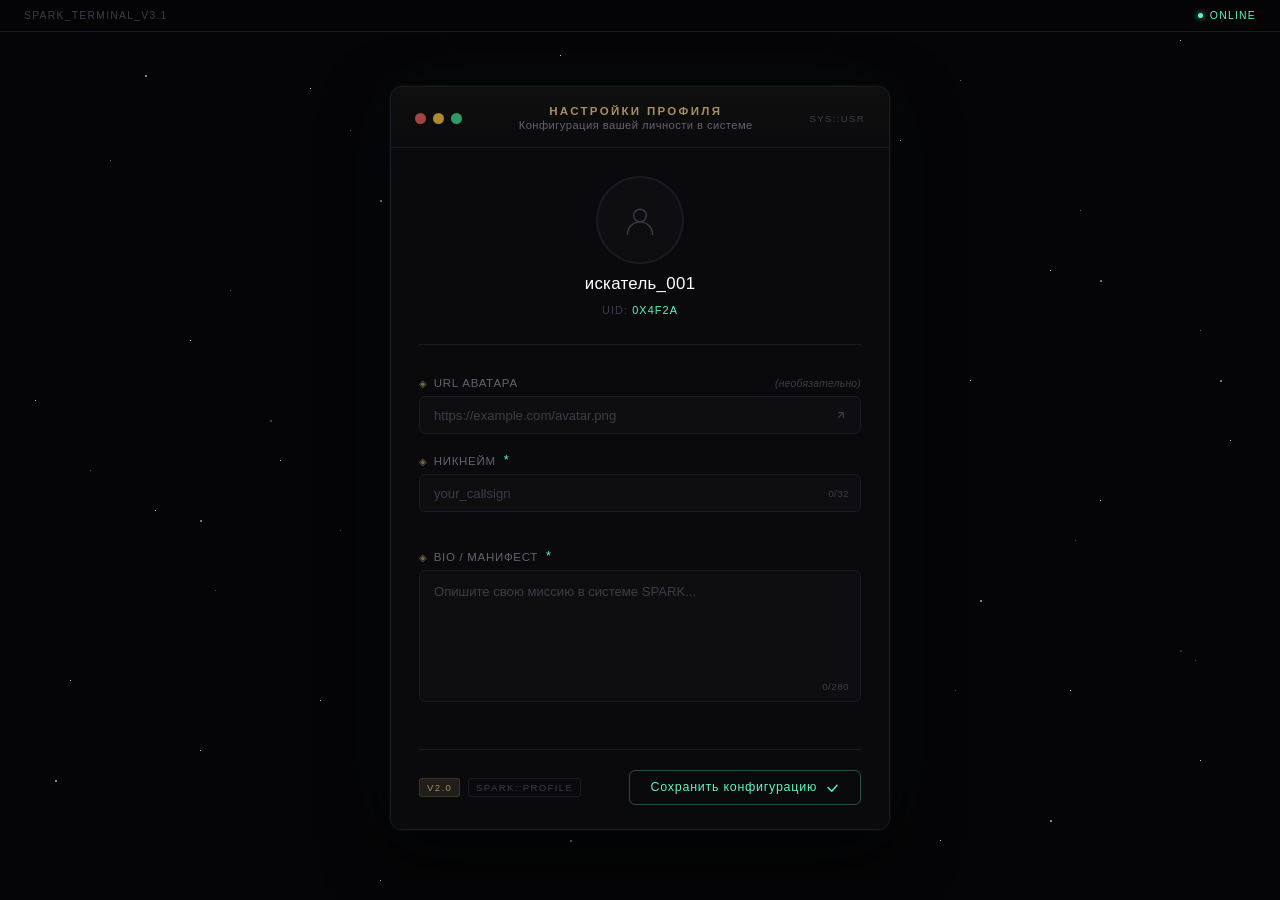
==== index.html @ fe561943 "Rename profile-edit.html to index.html" ====
<!DOCTYPE html>
<html lang="ru">
<head>
  <meta charset="UTF-8">
  <meta name="viewport" content="width=device-width, initial-scale=1.0">
  <title>SPARK — Настройки профиля</title>
  <link rel="stylesheet" href="profile-edit.css">
</head>
<body>

  <!-- ══════════════════════════════════════════
       Звёздный фон (div-оверлей, стилизован CSS)
  ══════════════════════════════════════════════ -->
  <div class="starfield" aria-hidden="true"></div>

  <!-- ══════════════════════════════════════════
       Системная строка (декоративная)
  ══════════════════════════════════════════════ -->
  <div class="sys-bar" aria-hidden="true">
    <span class="sys-bar__id">SPARK_TERMINAL_v3.1</span>
    <span class="sys-bar__status">
      <span class="sys-bar__dot"></span>ONLINE
    </span>
  </div>

  <!-- ══════════════════════════════════════════
       Основной контейнер окна
  ══════════════════════════════════════════════ -->
  <main class="stage" role="main">
    <div class="window" role="dialog" aria-labelledby="window-title">

      <!-- ── ШАПКА ОКНА ───────────────────────── -->
      <header class="window__header">
        <!-- Три декоративные точки (терминальный стиль) -->
        <div class="window__dots" aria-hidden="true">
          <span class="dot dot--close"></span>
          <span class="dot dot--min"></span>
          <span class="dot dot--max"></span>
        </div>

        <div class="window__title-group">
          <h1 class="window__title" id="window-title">НАСТРОЙКИ ПРОФИЛЯ</h1>
          <p class="window__subtitle">Конфигурация вашей личности в системе</p>
        </div>

        <!-- Декоративный индекс -->
        <div class="window__index" aria-hidden="true">SYS::USR</div>
      </header>

      <!-- ── ФОРМА ─────────────────────────────── -->
      <form class="profile-form" id="profileForm" novalidate autocomplete="off">

        <!-- БЛОК АВАТАРА ───────────────────────── -->
        <div class="avatar-block">
          <!-- Круглая заглушка аватара -->
          <div class="avatar" id="avatarPreview" aria-label="Предпросмотр аватара">
            <!-- Если аватар не задан — показываем SVG-иконку -->
            <svg class="avatar__icon" viewBox="0 0 40 40" fill="none" aria-hidden="true">
              <circle cx="20" cy="15" r="7" stroke="currentColor" stroke-width="1.5"/>
              <path d="M6 36c0-7.732 6.268-14 14-14s14 6.268 14 14" stroke="currentColor" stroke-width="1.5" stroke-linecap="round"/>
            </svg>
            <img class="avatar__img" id="avatarImg" src="" alt="Аватар пользователя" style="display:none;">
            <!-- Оверлей при наведении -->
            <div class="avatar__overlay" aria-hidden="true">
              <svg viewBox="0 0 24 24" fill="none" width="22" height="22">
                <path d="M12 20h9M16.5 3.5a2.121 2.121 0 013 3L7 19l-4 1 1-4L16.5 3.5z" stroke="currentColor" stroke-width="1.5" stroke-linecap="round" stroke-linejoin="round"/>
              </svg>
            </div>
          </div>

          <!-- Никнейм под аватаром -->
          <p class="avatar__username" id="usernameDisplay">искатель_001</p>

          <!-- Мета-строка -->
          <p class="avatar__meta" aria-hidden="true">UID: <span class="accent">0x4F2A</span></p>
        </div>

        <!-- ПОЛЯ ВВОДА ──────────────────────────── -->
        <div class="fields">

          <!-- Аватар (URL) -->
          <div class="field-group" id="fg-avatar">
            <label class="field-group__label" for="inputAvatar">
              <span class="field-group__label-icon" aria-hidden="true">◈</span>
              URL аватара
              <span class="field-group__optional">(необязательно)</span>
            </label>
            <div class="field-group__input-wrap">
              <input
                class="input"
                type="url"
                id="inputAvatar"
                name="avatar"
                placeholder="https://example.com/avatar.png"
                autocomplete="off"
              >
              <span class="field-group__icon" aria-hidden="true">
                <svg viewBox="0 0 20 20" fill="none" width="16" height="16">
                  <path d="M13 7l-6 6M7 7h6v6" stroke="currentColor" stroke-width="1.4" stroke-linecap="round"/>
                </svg>
              </span>
            </div>
          </div>

          <!-- Никнейм -->
          <div class="field-group" id="fg-username">
            <label class="field-group__label" for="inputUsername">
              <span class="field-group__label-icon" aria-hidden="true">◈</span>
              Никнейм
              <span class="field-group__required" aria-label="обязательное поле">*</span>
            </label>
            <div class="field-group__input-wrap">
              <input
                class="input"
                type="text"
                id="inputUsername"
                name="username"
                placeholder="your_callsign"
                maxlength="32"
                autocomplete="off"
              >
              <span class="field-group__char-count" id="usernameCount" aria-live="polite">0/32</span>
            </div>
            <p class="field-group__error" id="err-username" role="alert" aria-live="assertive"></p>
          </div>

          <!-- Bio -->
          <div class="field-group" id="fg-bio">
            <label class="field-group__label" for="inputBio">
              <span class="field-group__label-icon" aria-hidden="true">◈</span>
              Bio / Манифест
              <span class="field-group__required" aria-label="обязательное поле">*</span>
            </label>
            <div class="field-group__input-wrap field-group__input-wrap--textarea">
              <textarea
                class="input input--textarea"
                id="inputBio"
                name="bio"
                placeholder="Опишите свою миссию в системе SPARK..."
                maxlength="280"
                rows="4"
              ></textarea>
              <span class="field-group__char-count field-group__char-count--textarea" id="bioCount" aria-live="polite">0/280</span>
            </div>
            <p class="field-group__error" id="err-bio" role="alert" aria-live="assertive"></p>
          </div>

        </div><!-- /.fields -->

        <!-- ── ПОДВАЛ ОКНА ───────────────────────── -->
        <footer class="window__footer">
          <div class="window__footer-info" aria-hidden="true">
            <span class="footer-tag">v2.0</span>
            <span class="footer-tag footer-tag--dim">SPARK::PROFILE</span>
          </div>

          <button class="btn-save" type="submit" id="saveBtn">
            <span class="btn-save__text">Сохранить конфигурацию</span>
            <span class="btn-save__icon" aria-hidden="true">
              <svg viewBox="0 0 20 20" fill="none" width="15" height="15">
                <path d="M4 10l5 5 7-8" stroke="currentColor" stroke-width="1.8" stroke-linecap="round" stroke-linejoin="round"/>
              </svg>
            </span>
          </button>
        </footer>

      </form><!-- /.profile-form -->

    </div><!-- /.window -->
  </main>

  <script src="profile-edit.js"></script>
</body>
</html>
---- profile-edit.css ----
/* ══════════════════════════════════════════════════════════
   SPARK — profile-edit.css
   Концепция: Футуристичный терминал / Deep Space UI
   ══════════════════════════════════════════════════════════ */

/* ──────────────────────────────────────────
   0. Переменные
────────────────────────────────────────────*/
:root {
  --bg-page:      #050507;
  --bg-window:    #0a0a0c;
  --bg-input:     #0e0e11;
  --bg-input-focus: #111116;

  --border:       #1a1a22;
  --border-hover: #2a2a38;

  --gold:         #a88f62;
  --gold-dim:     rgba(168, 143, 98, 0.15);

  --text-white:   #ffffff;
  --text-gray:    #626270;
  --text-dim:     #3d3d4a;

  --mint:         #5af7c2;
  --mint-dim:     rgba(90, 247, 194, 0.08);
  --mint-glow:    rgba(90, 247, 194, 0.25);
  --mint-border:  rgba(90, 247, 194, 0.3);

  --red:          #e25c5c;
  --red-dim:      rgba(226, 92, 92, 0.08);
  --red-glow:     rgba(226, 92, 92, 0.2);
  --red-border:   rgba(226, 92, 92, 0.4);

  --font: -apple-system, BlinkMacSystemFont, "Segoe UI", Roboto, Helvetica, Arial, sans-serif;

  --radius-window: 12px;
  --radius-input:  6px;

  --ease: cubic-bezier(0.4, 0, 0.2, 1);
  --ease-spring: cubic-bezier(0.34, 1.56, 0.64, 1);
}

/* ──────────────────────────────────────────
   1. Сброс
────────────────────────────────────────────*/
*, *::before, *::after {
  box-sizing: border-box;
  margin: 0;
  padding: 0;
}

html {
  font-size: 16px;
  -webkit-font-smoothing: antialiased;
}

body {
  background-color: var(--bg-page);
  color: var(--text-white);
  font-family: var(--font);
  min-height: 100vh;
  display: flex;
  flex-direction: column;
  overflow-x: hidden;
}

/* ──────────────────────────────────────────
   2. Звёздный фон (CSS box-shadow)
   Три слоя точек разного размера — имитация
   близких, средних и далёких звёзд.
────────────────────────────────────────────*/
.starfield {
  position: fixed;
  inset: 0;
  z-index: 0;
  pointer-events: none;
  overflow: hidden;
}

/* Генерируем звёзды через box-shadow на псевдоэлементах */
.starfield::before,
.starfield::after {
  content: '';
  position: absolute;
  border-radius: 50%;
}

/* Слой 1 — мелкие далёкие звёзды */
.starfield::before {
  width: 1px;
  height: 1px;
  background: transparent;
  box-shadow:
    /* 120 звёзд — уменьшенный список для краткости, паттерн повторяется */
    82px 12px #fff, 190px 340px #fff, 310px 88px #fff, 450px 220px #fff,
    560px 55px #fff, 670px 180px #fff, 780px 305px #fff, 900px 140px #fff,
    1050px 270px #fff, 1180px 40px #fff, 1290px 195px #fff, 1400px 320px #fff,
    35px 400px #fff, 155px 510px #fff, 280px 460px #fff, 390px 580px #fff,
    500px 430px #fff, 620px 550px #fff, 730px 490px #fff, 860px 620px #fff,
    970px 380px #fff, 1100px 500px #fff, 1230px 440px #fff, 1360px 560px #fff,
    70px 680px #fff, 200px 750px #fff, 320px 700px #fff, 440px 810px #fff,
    575px 660px #fff, 695px 780px #fff, 820px 720px #fff, 940px 840px #fff,
    1070px 690px #fff, 1200px 760px #fff, 1320px 830px #fff, 1440px 700px #fff,
    25px 900px #fff, 140px 960px #fff, 260px 1020px #fff, 380px 880px #fff,
    495px 1000px #fff, 610px 930px #fff, 725px 1060px #fff, 850px 910px #fff,
    965px 1040px #fff, 1090px 970px #fff, 1215px 1100px #fff, 1340px 1010px #fff,
    50px 1150px #fff, 170px 1220px #fff, 295px 1170px #fff, 415px 1280px #fff,
    530px 1130px #fff, 645px 1250px #fff, 760px 1190px #fff, 880px 1320px #fff,
    995px 1160px #fff, 1120px 1240px #fff, 1245px 1310px #fff, 1380px 1180px #fff,
    /* ещё один проход для плотности */
    110px 160px rgba(255,255,255,0.5), 230px 290px rgba(255,255,255,0.5),
    350px 130px rgba(255,255,255,0.5), 480px 360px rgba(255,255,255,0.5),
    600px 100px rgba(255,255,255,0.5), 720px 240px rgba(255,255,255,0.5),
    840px 370px rgba(255,255,255,0.5), 960px 80px rgba(255,255,255,0.5),
    1080px 210px rgba(255,255,255,0.5), 1200px 330px rgba(255,255,255,0.5),
    1320px 150px rgba(255,255,255,0.5), 1440px 280px rgba(255,255,255,0.5),
    90px 470px rgba(255,255,255,0.4), 215px 590px rgba(255,255,255,0.4),
    340px 530px rgba(255,255,255,0.4), 465px 650px rgba(255,255,255,0.4),
    590px 500px rgba(255,255,255,0.4), 710px 620px rgba(255,255,255,0.4),
    835px 570px rgba(255,255,255,0.4), 955px 690px rgba(255,255,255,0.4),
    1075px 540px rgba(255,255,255,0.4), 1195px 660px rgba(255,255,255,0.4);
  animation: starsTwinkle 8s ease-in-out infinite alternate;
}

/* Слой 2 — чуть крупнее, ярче */
.starfield::after {
  width: 2px;
  height: 2px;
  background: transparent;
  box-shadow:
    145px 75px rgba(255,255,255,0.7), 380px 200px rgba(255,255,255,0.7),
    620px 320px rgba(255,255,255,0.6), 855px 150px rgba(255,255,255,0.7),
    1100px 280px rgba(255,255,255,0.6), 1320px 60px rgba(255,255,255,0.7),
    200px 520px rgba(255,255,255,0.6), 480px 680px rgba(255,255,255,0.7),
    730px 440px rgba(255,255,255,0.6), 980px 600px rgba(255,255,255,0.7),
    1220px 380px rgba(255,255,255,0.6), 55px 780px rgba(255,255,255,0.7),
    330px 920px rgba(255,255,255,0.6), 570px 840px rgba(255,255,255,0.7),
    810px 960px rgba(255,255,255,0.6), 1050px 820px rgba(255,255,255,0.7),
    1290px 940px rgba(255,255,255,0.6), 170px 1080px rgba(255,255,255,0.7),
    415px 1200px rgba(255,255,255,0.6), 660px 1120px rgba(255,255,255,0.7),
    905px 1250px rgba(255,255,255,0.6), 1140px 1080px rgba(255,255,255,0.7),
    1370px 1200px rgba(255,255,255,0.6),
    /* мятный оттенок для нескольких звёзд */
    270px 420px rgba(90,247,194,0.4), 760px 180px rgba(90,247,194,0.35),
    1180px 650px rgba(90,247,194,0.3), 430px 1050px rgba(90,247,194,0.4);
  animation: starsTwinkle 11s ease-in-out infinite alternate-reverse;
}

@keyframes starsTwinkle {
  0%   { opacity: 0.6; }
  50%  { opacity: 1; }
  100% { opacity: 0.7; }
}

/* ──────────────────────────────────────────
   3. Системная строка (декоративная шапка)
────────────────────────────────────────────*/
.sys-bar {
  position: fixed;
  top: 0;
  left: 0;
  right: 0;
  z-index: 50;
  height: 32px;
  display: flex;
  align-items: center;
  justify-content: space-between;
  padding: 0 1.5rem;
  background: rgba(5, 5, 7, 0.85);
  border-bottom: 1px solid var(--border);
  backdrop-filter: blur(12px);
  font-size: 0.65rem;
  letter-spacing: 0.12em;
  text-transform: uppercase;
}

.sys-bar__id  { color: var(--text-dim); }
.sys-bar__status {
  display: flex;
  align-items: center;
  gap: 0.4rem;
  color: var(--mint);
}

.sys-bar__dot {
  width: 5px;
  height: 5px;
  border-radius: 50%;
  background: var(--mint);
  box-shadow: 0 0 6px var(--mint);
  animation: pulse 2.5s ease-in-out infinite;
}

@keyframes pulse {
  0%, 100% { opacity: 1; box-shadow: 0 0 6px var(--mint); }
  50%       { opacity: 0.5; box-shadow: 0 0 12px var(--mint); }
}

/* ──────────────────────────────────────────
   4. Stage — центрирование окна
────────────────────────────────────────────*/
.stage {
  position: relative;
  z-index: 10;
  flex: 1;
  display: flex;
  align-items: center;
  justify-content: center;
  padding: 48px 1rem 2rem; /* 32px sys-bar + отступ */
  min-height: 100vh;
}

/* ──────────────────────────────────────────
   5. Окно (window)
────────────────────────────────────────────*/
.window {
  width: 100%;
  max-width: 500px;
  background: var(--bg-window);
  border: 1px solid var(--border);
  border-radius: var(--radius-window);
  box-shadow:
    0 0 0 1px rgba(255,255,255,0.03),
    0 24px 64px rgba(0, 0, 0, 0.7),
    0 0 80px rgba(90, 247, 194, 0.04);
  overflow: hidden;
  animation: windowAppear 0.55s var(--ease-spring) both;
}

@keyframes windowAppear {
  from {
    opacity: 0;
    transform: translateY(24px) scale(0.97);
  }
  to {
    opacity: 1;
    transform: translateY(0) scale(1);
  }
}

/* ──────────────────────────────────────────
   6. Шапка окна
────────────────────────────────────────────*/
.window__header {
  display: flex;
  align-items: center;
  justify-content: space-between;
  gap: 1rem;
  padding: 18px 24px 16px;
  border-bottom: 1px solid var(--border);
  background: linear-gradient(
    to bottom,
    rgba(168, 143, 98, 0.04) 0%,
    transparent 100%
  );
}

/* Три точки */
.window__dots {
  display: flex;
  gap: 7px;
  flex-shrink: 0;
}

.dot {
  width: 11px;
  height: 11px;
  border-radius: 50%;
  opacity: 0.7;
}
.dot--close  { background: #e25c5c; }
.dot--min    { background: #f0c040; }
.dot--max    { background: #3dd68c; }

.window__title-group {
  flex: 1;
  text-align: center;
}

.window__title {
  font-size: 0.72rem;
  font-weight: 600;
  letter-spacing: 0.2em;
  text-transform: uppercase;
  color: var(--gold);
  margin-bottom: 2px;
}

.window__subtitle {
  font-size: 0.7rem;
  color: var(--text-gray);
  letter-spacing: 0.04em;
}

.window__index {
  font-size: 0.6rem;
  letter-spacing: 0.14em;
  color: var(--text-dim);
  font-variant-numeric: tabular-nums;
  flex-shrink: 0;
}

/* ──────────────────────────────────────────
   7. Форма и паддинг
────────────────────────────────────────────*/
.profile-form {
  padding: 28px 28px 24px;
}

/* ──────────────────────────────────────────
   8. Блок аватара
────────────────────────────────────────────*/
.avatar-block {
  display: flex;
  flex-direction: column;
  align-items: center;
  gap: 10px;
  margin-bottom: 32px;
  padding-bottom: 28px;
  border-bottom: 1px solid var(--border);
}

/* Круглая заглушка */
.avatar {
  position: relative;
  width: 88px;
  height: 88px;
  border-radius: 50%;
  background: var(--bg-input);
  border: 2px solid var(--border);
  display: flex;
  align-items: center;
  justify-content: center;
  color: var(--text-dim);
  cursor: pointer;
  overflow: hidden;
  flex-shrink: 0;
  transition:
    border-color 0.25s var(--ease),
    box-shadow 0.25s var(--ease);
}

.avatar:hover {
  border-color: var(--mint-border);
  box-shadow: 0 0 16px var(--mint-glow);
}

.avatar__icon {
  width: 36px;
  height: 36px;
  transition: opacity 0.2s;
}
.avatar:hover .avatar__icon { opacity: 0.4; }

.avatar__img {
  position: absolute;
  inset: 0;
  width: 100%;
  height: 100%;
  object-fit: cover;
  border-radius: 50%;
}

/* Оверлей-карандаш при наведении */
.avatar__overlay {
  position: absolute;
  inset: 0;
  border-radius: 50%;
  background: rgba(10, 10, 12, 0.72);
  display: flex;
  align-items: center;
  justify-content: center;
  color: var(--mint);
  opacity: 0;
  transition: opacity 0.2s var(--ease);
}
.avatar:hover .avatar__overlay { opacity: 1; }

/* Никнейм */
.avatar__username {
  font-size: 1.05rem;
  font-weight: 500;
  color: var(--text-white);
  letter-spacing: 0.02em;
  transition: color 0.2s;
}

.avatar__meta {
  font-size: 0.68rem;
  color: var(--text-dim);
  letter-spacing: 0.1em;
  text-transform: uppercase;
}

.accent { color: var(--mint); }

/* ──────────────────────────────────────────
   9. Группы полей ввода
────────────────────────────────────────────*/
.fields {
  display: flex;
  flex-direction: column;
  gap: 20px;
}

.field-group {
  display: flex;
  flex-direction: column;
  gap: 7px;
}

/* Лейбл */
.field-group__label {
  display: flex;
  align-items: center;
  gap: 6px;
  font-size: 0.72rem;
  color: var(--text-gray);
  letter-spacing: 0.06em;
  text-transform: uppercase;
  cursor: default;
  user-select: none;
}

.field-group__label-icon {
  color: var(--gold);
  font-size: 0.65rem;
  opacity: 0.7;
}

.field-group__required {
  color: var(--mint);
  font-size: 0.8rem;
  line-height: 1;
  margin-left: 2px;
}

.field-group__optional {
  color: var(--text-dim);
  font-size: 0.65rem;
  font-style: italic;
  margin-left: auto;
  letter-spacing: 0.02em;
  text-transform: none;
}

/* Обёртка инпута (для позиционирования иконки и счётчика) */
.field-group__input-wrap {
  position: relative;
}

.field-group__input-wrap--textarea {
  display: flex;
  flex-direction: column;
}

/* Иконка внутри инпута */
.field-group__icon {
  position: absolute;
  right: 12px;
  top: 50%;
  transform: translateY(-50%);
  color: var(--text-dim);
  pointer-events: none;
  transition: color 0.2s;
  display: flex;
  align-items: center;
}

/* Счётчик символов */
.field-group__char-count {
  position: absolute;
  right: 12px;
  top: 50%;
  transform: translateY(-50%);
  font-size: 0.62rem;
  color: var(--text-dim);
  letter-spacing: 0.04em;
  pointer-events: none;
  font-variant-numeric: tabular-nums;
}

.field-group__char-count--textarea {
  top: auto;
  bottom: 10px;
  transform: none;
}

/* ──────────────────────────────────────────
   10. Инпуты и textarea
────────────────────────────────────────────*/
.input {
  width: 100%;
  background: var(--bg-input);
  border: 1px solid var(--border);
  border-radius: var(--radius-input);
  padding: 10px 14px;
  font-size: 0.875rem;
  font-family: var(--font);
  color: var(--text-white);
  outline: none;
  transition:
    border-color 0.22s var(--ease),
    background 0.22s var(--ease),
    box-shadow 0.22s var(--ease);
  -webkit-appearance: none;
}

.input::placeholder {
  color: var(--text-dim);
  font-size: 0.82rem;
}

/* Hover */
.input:hover:not(:focus) {
  border-color: var(--border-hover);
}

/* Focus — мятный акцент */
.input:focus {
  border-color: var(--mint-border);
  background: var(--bg-input-focus);
  box-shadow: 0 0 0 3px var(--mint-dim),
              0 0 16px rgba(90, 247, 194, 0.08);
}

.input:focus ~ .field-group__icon { color: var(--mint); }

/* Textarea */
.input--textarea {
  resize: none;
  min-height: 96px;
  line-height: 1.65;
  padding-bottom: 28px; /* место для счётчика */
}

/* Состояние ошибки */
.input.is-error {
  border-color: var(--red-border);
  background: var(--red-dim);
  box-shadow: 0 0 0 3px rgba(226, 92, 92, 0.06),
              0 0 16px var(--red-glow);
}
.input.is-error:focus {
  border-color: var(--red);
  box-shadow: 0 0 0 3px rgba(226, 92, 92, 0.1),
              0 0 20px var(--red-glow);
}

/* Состояние успеха */
.input.is-valid {
  border-color: rgba(90, 247, 194, 0.3);
}

/* ──────────────────────────────────────────
   11. Сообщения об ошибках
────────────────────────────────────────────*/
.field-group__error {
  font-size: 0.7rem;
  color: var(--red);
  letter-spacing: 0.04em;
  min-height: 1em;
  /* Анимация появления */
  max-height: 0;
  overflow: hidden;
  opacity: 0;
  transition:
    max-height 0.3s var(--ease),
    opacity 0.3s var(--ease),
    transform 0.3s var(--ease);
  transform: translateY(-4px);
}

.field-group__error.is-visible {
  max-height: 2rem;
  opacity: 1;
  transform: translateY(0);
}

/* ──────────────────────────────────────────
   12. Подвал окна
────────────────────────────────────────────*/
.window__footer {
  display: flex;
  align-items: center;
  justify-content: space-between;
  margin-top: 28px;
  padding-top: 20px;
  border-top: 1px solid var(--border);
}

.window__footer-info {
  display: flex;
  align-items: center;
  gap: 8px;
}

.footer-tag {
  font-size: 0.6rem;
  letter-spacing: 0.14em;
  text-transform: uppercase;
  color: var(--gold);
  background: var(--gold-dim);
  padding: 3px 7px;
  border-radius: 3px;
  border: 1px solid rgba(168, 143, 98, 0.2);
}

.footer-tag--dim {
  color: var(--text-dim);
  background: transparent;
  border-color: var(--border);
}

/* ──────────────────────────────────────────
   13. Кнопка «Сохранить»
────────────────────────────────────────────*/
.btn-save {
  display: inline-flex;
  align-items: center;
  gap: 8px;
  padding: 9px 20px;
  background: transparent;
  border: 1px solid var(--mint-border);
  border-radius: 6px;
  color: var(--mint);
  font-size: 0.78rem;
  font-family: var(--font);
  font-weight: 500;
  letter-spacing: 0.06em;
  cursor: pointer;
  position: relative;
  overflow: hidden;
  transition:
    color 0.25s var(--ease),
    background 0.25s var(--ease),
    box-shadow 0.25s var(--ease),
    border-color 0.25s var(--ease),
    transform 0.15s var(--ease);
}

/* Эффект заливки при hover */
.btn-save::before {
  content: '';
  position: absolute;
  inset: 0;
  background: var(--mint);
  transform: scaleX(0);
  transform-origin: left;
  transition: transform 0.3s var(--ease);
  z-index: 0;
}

.btn-save__text,
.btn-save__icon {
  position: relative;
  z-index: 1;
  transition: color 0.25s var(--ease);
  display: flex;
  align-items: center;
}

.btn-save:hover {
  border-color: var(--mint);
  color: #0a0a0c;
  box-shadow: 0 0 24px var(--mint-glow), 0 0 48px rgba(90, 247, 194, 0.12);
}
.btn-save:hover::before { transform: scaleX(1); }
.btn-save:hover .btn-save__text,
.btn-save:hover .btn-save__icon { color: #0a0a0c; }

.btn-save:active {
  transform: scale(0.97);
}

/* Состояние загрузки */
.btn-save.is-loading {
  pointer-events: none;
  opacity: 0.7;
}
.btn-save.is-loading .btn-save__text::after {
  content: '...';
  display: inline-block;
  animation: loadingDots 1s steps(4, end) infinite;
}

@keyframes loadingDots {
  0%   { content: ''; }
  25%  { content: '.'; }
  50%  { content: '..'; }
  75%  { content: '...'; }
}

/* Состояние успеха */
.btn-save.is-success {
  border-color: var(--mint);
  background: var(--mint-dim);
  color: var(--mint);
  box-shadow: 0 0 20px var(--mint-glow);
}

/* ──────────────────────────────────────────
   14. Скроллбар
────────────────────────────────────────────*/
::-webkit-scrollbar       { width: 4px; }
::-webkit-scrollbar-track { background: var(--bg-page); }
::-webkit-scrollbar-thumb { background: var(--border); border-radius: 4px; }
::-webkit-scrollbar-thumb:hover { background: var(--mint-border); }

/* ──────────────────────────────────────────
   15. Адаптив
────────────────────────────────────────────*/
@media (max-width: 540px) {
  .stage { padding: 40px 0.75rem 1.5rem; }

  .profile-form { padding: 22px 18px 20px; }

  .window__header { padding: 14px 18px 12px; }

  .window__index { display: none; }

  .window__footer {
    flex-direction: column-reverse;
    align-items: stretch;
    gap: 12px;
  }

  .btn-save {
    justify-content: center;
    padding: 11px;
  }
}

/* ──────────────────────────────────────────
   16. Доступность
────────────────────────────────────────────*/
@media (prefers-reduced-motion: reduce) {
  *, *::before, *::after {
    animation-duration: 0.01ms !important;
    transition-duration: 0.01ms !important;
  }
}

/* Видимый фокус для клавиатурной навигации */
.input:focus-visible {
  outline: 2px solid var(--mint);
  outline-offset: 2px;
}
.btn-save:focus-visible {
  outline: 2px solid var(--mint);
  outline-offset: 3px;
}
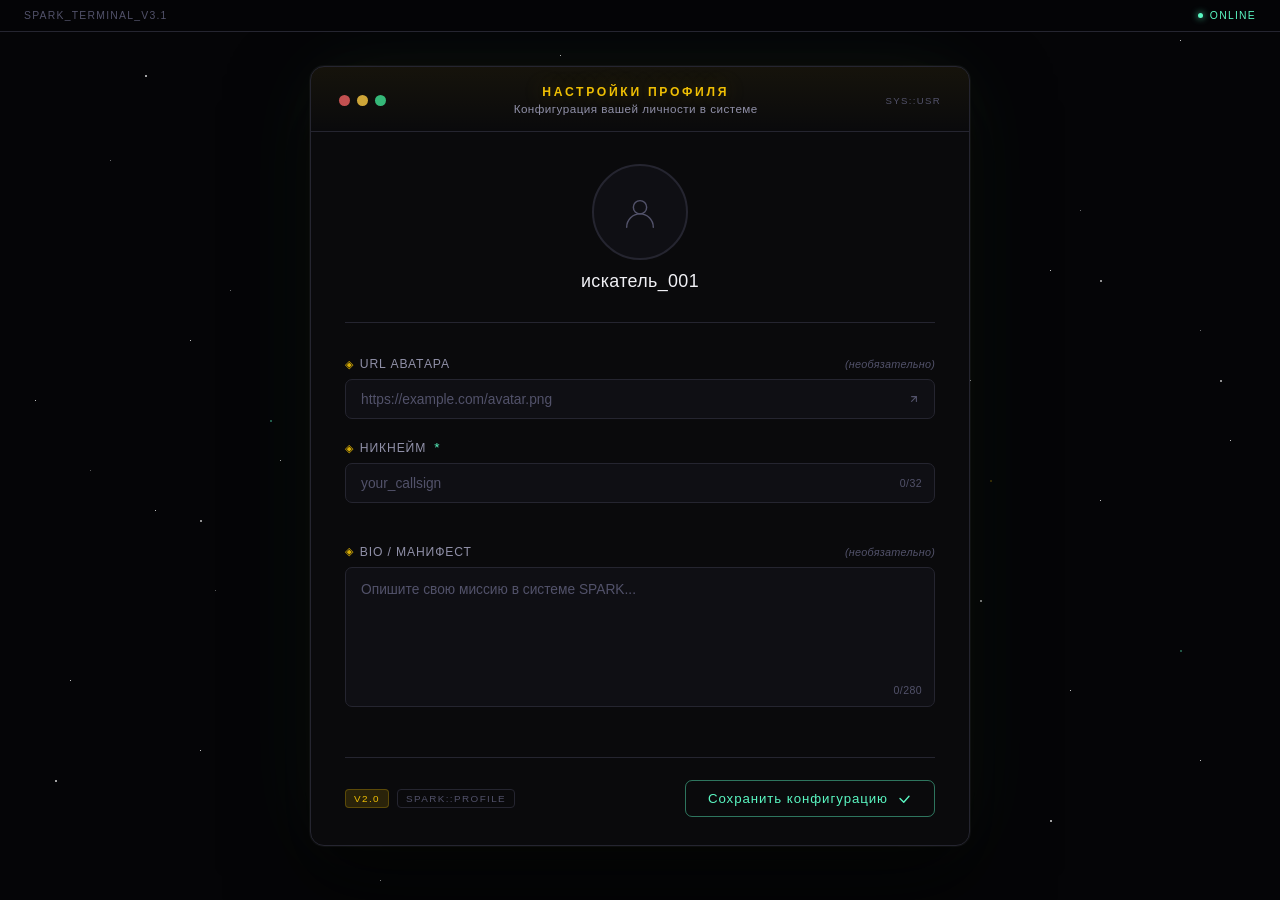
==== commit f19064c2: "Rename profile-edit.html to index.html" ====
--- a/index.html
+++ b/index.html
@@ -71,8 +71,7 @@
           <!-- Никнейм под аватаром -->
           <p class="avatar__username" id="usernameDisplay">искатель_001</p>
 
-          <!-- Мета-строка -->
-          <p class="avatar__meta" aria-hidden="true">UID: <span class="accent">0x4F2A</span></p>
+
         </div>
 
         <!-- ПОЛЯ ВВОДА ──────────────────────────── -->
@@ -129,7 +128,7 @@
             <label class="field-group__label" for="inputBio">
               <span class="field-group__label-icon" aria-hidden="true">◈</span>
               Bio / Манифест
-              <span class="field-group__required" aria-label="обязательное поле">*</span>
+              <span class="field-group__optional">(необязательно)</span>
             </label>
             <div class="field-group__input-wrap field-group__input-wrap--textarea">
               <textarea
--- a/profile-edit.css
+++ b/profile-edit.css
@@ -1,44 +1,49 @@
 /* ══════════════════════════════════════════════════════════
-   SPARK — profile-edit.css
-   Концепция: Футуристичный терминал / Deep Space UI
+   SPARK — profile-edit.css  (v2 — яркая палитра)
    ══════════════════════════════════════════════════════════ */
 
 /* ──────────────────────────────────────────
    0. Переменные
 ────────────────────────────────────────────*/
 :root {
-  --bg-page:      #050507;
-  --bg-window:    #0a0a0c;
-  --bg-input:     #0e0e11;
-  --bg-input-focus: #111116;
-
-  --border:       #1a1a22;
-  --border-hover: #2a2a38;
-
-  --gold:         #a88f62;
-  --gold-dim:     rgba(168, 143, 98, 0.15);
-
-  --text-white:   #ffffff;
-  --text-gray:    #626270;
-  --text-dim:     #3d3d4a;
-
-  --mint:         #5af7c2;
-  --mint-dim:     rgba(90, 247, 194, 0.08);
-  --mint-glow:    rgba(90, 247, 194, 0.25);
-  --mint-border:  rgba(90, 247, 194, 0.3);
-
-  --red:          #e25c5c;
-  --red-dim:      rgba(226, 92, 92, 0.08);
-  --red-glow:     rgba(226, 92, 92, 0.2);
-  --red-border:   rgba(226, 92, 92, 0.4);
+  --bg-page:        #050507;
+  --bg-window:      #0a0a0c;
+  --bg-input:       #0f0f14;
+  --bg-input-focus: #131318;
+
+  --border:         #252530;
+  --border-hover:   #35354a;
+
+  /* Золото */
+  --gold:           #EFBF04;
+  --gold-dim:       rgba(239, 191, 4, 0.14);
+
+  /* Текст — ярче для читаемости */
+  --text-white:     #f0f0f5;
+  --text-gray:      #9090a8;
+  --text-dim:       #52526a;
+
+  /* Мятный акцент */
+  --mint:           #5af7c2;
+  --mint-dim:       rgba(90, 247, 194, 0.1);
+  --mint-glow:      rgba(90, 247, 194, 0.28);
+  --mint-border:    rgba(90, 247, 194, 0.45);
+
+  /* Ошибка */
+  --red:            #f06060;
+  --red-dim:        rgba(240, 96, 96, 0.09);
+  --red-glow:       rgba(240, 96, 96, 0.22);
+  --red-border:     rgba(240, 96, 96, 0.5);
 
   --font: -apple-system, BlinkMacSystemFont, "Segoe UI", Roboto, Helvetica, Arial, sans-serif;
 
-  --radius-window: 12px;
-  --radius-input:  6px;
-
-  --ease: cubic-bezier(0.4, 0, 0.2, 1);
+  --radius-window: 14px;
+  --radius-input:  7px;
+
+  --ease:        cubic-bezier(0.4, 0, 0.2, 1);
   --ease-spring: cubic-bezier(0.34, 1.56, 0.64, 1);
+
+  --window-max: 660px;
 }
 
 /* ──────────────────────────────────────────
@@ -67,8 +72,6 @@
 
 /* ──────────────────────────────────────────
    2. Звёздный фон (CSS box-shadow)
-   Три слоя точек разного размера — имитация
-   близких, средних и далёких звёзд.
 ────────────────────────────────────────────*/
 .starfield {
   position: fixed;
@@ -78,7 +81,6 @@
   overflow: hidden;
 }
 
-/* Генерируем звёзды через box-shadow на псевдоэлементах */
 .starfield::before,
 .starfield::after {
   content: '';
@@ -86,13 +88,11 @@
   border-radius: 50%;
 }
 
-/* Слой 1 — мелкие далёкие звёзды */
 .starfield::before {
   width: 1px;
   height: 1px;
   background: transparent;
   box-shadow:
-    /* 120 звёзд — уменьшенный список для краткости, паттерн повторяется */
     82px 12px #fff, 190px 340px #fff, 310px 88px #fff, 450px 220px #fff,
     560px 55px #fff, 670px 180px #fff, 780px 305px #fff, 900px 140px #fff,
     1050px 270px #fff, 1180px 40px #fff, 1290px 195px #fff, 1400px 320px #fff,
@@ -107,98 +107,83 @@
     965px 1040px #fff, 1090px 970px #fff, 1215px 1100px #fff, 1340px 1010px #fff,
     50px 1150px #fff, 170px 1220px #fff, 295px 1170px #fff, 415px 1280px #fff,
     530px 1130px #fff, 645px 1250px #fff, 760px 1190px #fff, 880px 1320px #fff,
-    995px 1160px #fff, 1120px 1240px #fff, 1245px 1310px #fff, 1380px 1180px #fff,
-    /* ещё один проход для плотности */
-    110px 160px rgba(255,255,255,0.5), 230px 290px rgba(255,255,255,0.5),
-    350px 130px rgba(255,255,255,0.5), 480px 360px rgba(255,255,255,0.5),
-    600px 100px rgba(255,255,255,0.5), 720px 240px rgba(255,255,255,0.5),
-    840px 370px rgba(255,255,255,0.5), 960px 80px rgba(255,255,255,0.5),
-    1080px 210px rgba(255,255,255,0.5), 1200px 330px rgba(255,255,255,0.5),
-    1320px 150px rgba(255,255,255,0.5), 1440px 280px rgba(255,255,255,0.5),
-    90px 470px rgba(255,255,255,0.4), 215px 590px rgba(255,255,255,0.4),
-    340px 530px rgba(255,255,255,0.4), 465px 650px rgba(255,255,255,0.4),
-    590px 500px rgba(255,255,255,0.4), 710px 620px rgba(255,255,255,0.4),
-    835px 570px rgba(255,255,255,0.4), 955px 690px rgba(255,255,255,0.4),
-    1075px 540px rgba(255,255,255,0.4), 1195px 660px rgba(255,255,255,0.4);
+    110px 160px rgba(255,255,255,0.55), 230px 290px rgba(255,255,255,0.55),
+    350px 130px rgba(255,255,255,0.55), 480px 360px rgba(255,255,255,0.55),
+    600px 100px rgba(255,255,255,0.55), 720px 240px rgba(255,255,255,0.55),
+    840px 370px rgba(255,255,255,0.55), 960px 80px rgba(255,255,255,0.55),
+    1080px 210px rgba(255,255,255,0.55), 1200px 330px rgba(255,255,255,0.55),
+    90px 470px rgba(255,255,255,0.45), 215px 590px rgba(255,255,255,0.45),
+    340px 530px rgba(255,255,255,0.45), 465px 650px rgba(255,255,255,0.45),
+    590px 500px rgba(255,255,255,0.45), 710px 620px rgba(255,255,255,0.45),
+    835px 570px rgba(255,255,255,0.45), 955px 690px rgba(255,255,255,0.45);
   animation: starsTwinkle 8s ease-in-out infinite alternate;
 }
 
-/* Слой 2 — чуть крупнее, ярче */
 .starfield::after {
   width: 2px;
   height: 2px;
   background: transparent;
   box-shadow:
-    145px 75px rgba(255,255,255,0.7), 380px 200px rgba(255,255,255,0.7),
-    620px 320px rgba(255,255,255,0.6), 855px 150px rgba(255,255,255,0.7),
-    1100px 280px rgba(255,255,255,0.6), 1320px 60px rgba(255,255,255,0.7),
-    200px 520px rgba(255,255,255,0.6), 480px 680px rgba(255,255,255,0.7),
-    730px 440px rgba(255,255,255,0.6), 980px 600px rgba(255,255,255,0.7),
-    1220px 380px rgba(255,255,255,0.6), 55px 780px rgba(255,255,255,0.7),
-    330px 920px rgba(255,255,255,0.6), 570px 840px rgba(255,255,255,0.7),
-    810px 960px rgba(255,255,255,0.6), 1050px 820px rgba(255,255,255,0.7),
-    1290px 940px rgba(255,255,255,0.6), 170px 1080px rgba(255,255,255,0.7),
-    415px 1200px rgba(255,255,255,0.6), 660px 1120px rgba(255,255,255,0.7),
-    905px 1250px rgba(255,255,255,0.6), 1140px 1080px rgba(255,255,255,0.7),
-    1370px 1200px rgba(255,255,255,0.6),
-    /* мятный оттенок для нескольких звёзд */
-    270px 420px rgba(90,247,194,0.4), 760px 180px rgba(90,247,194,0.35),
-    1180px 650px rgba(90,247,194,0.3), 430px 1050px rgba(90,247,194,0.4);
+    145px 75px rgba(255,255,255,0.85), 380px 200px rgba(255,255,255,0.85),
+    620px 320px rgba(255,255,255,0.75), 855px 150px rgba(255,255,255,0.85),
+    1100px 280px rgba(255,255,255,0.75), 1320px 60px rgba(255,255,255,0.85),
+    200px 520px rgba(255,255,255,0.75), 480px 680px rgba(255,255,255,0.85),
+    730px 440px rgba(255,255,255,0.75), 980px 600px rgba(255,255,255,0.85),
+    1220px 380px rgba(255,255,255,0.75), 55px 780px rgba(255,255,255,0.85),
+    330px 920px rgba(255,255,255,0.75), 570px 840px rgba(255,255,255,0.85),
+    810px 960px rgba(255,255,255,0.75), 1050px 820px rgba(255,255,255,0.85),
+    170px 1080px rgba(255,255,255,0.85), 415px 1200px rgba(255,255,255,0.75),
+    270px 420px rgba(90,247,194,0.55), 760px 180px rgba(90,247,194,0.5),
+    1180px 650px rgba(90,247,194,0.45), 430px 1050px rgba(90,247,194,0.55),
+    550px 290px rgba(239,191,4,0.4), 990px 480px rgba(239,191,4,0.35),
+    1350px 750px rgba(239,191,4,0.4);
   animation: starsTwinkle 11s ease-in-out infinite alternate-reverse;
 }
 
 @keyframes starsTwinkle {
-  0%   { opacity: 0.6; }
+  0%   { opacity: 0.65; }
   50%  { opacity: 1; }
-  100% { opacity: 0.7; }
-}
-
-/* ──────────────────────────────────────────
-   3. Системная строка (декоративная шапка)
+  100% { opacity: 0.75; }
+}
+
+/* ──────────────────────────────────────────
+   3. Системная строка
 ────────────────────────────────────────────*/
 .sys-bar {
   position: fixed;
-  top: 0;
-  left: 0;
-  right: 0;
+  top: 0; left: 0; right: 0;
   z-index: 50;
   height: 32px;
   display: flex;
   align-items: center;
   justify-content: space-between;
   padding: 0 1.5rem;
-  background: rgba(5, 5, 7, 0.85);
+  background: rgba(5, 5, 7, 0.9);
   border-bottom: 1px solid var(--border);
-  backdrop-filter: blur(12px);
+  backdrop-filter: blur(14px);
   font-size: 0.65rem;
   letter-spacing: 0.12em;
   text-transform: uppercase;
 }
 
-.sys-bar__id  { color: var(--text-dim); }
-.sys-bar__status {
-  display: flex;
-  align-items: center;
-  gap: 0.4rem;
-  color: var(--mint);
-}
+.sys-bar__id     { color: var(--text-dim); }
+.sys-bar__status { display: flex; align-items: center; gap: 0.4rem; color: var(--mint); font-weight: 500; }
 
 .sys-bar__dot {
-  width: 5px;
-  height: 5px;
+  width: 5px; height: 5px;
   border-radius: 50%;
   background: var(--mint);
-  box-shadow: 0 0 6px var(--mint);
+  box-shadow: 0 0 7px var(--mint);
   animation: pulse 2.5s ease-in-out infinite;
 }
 
 @keyframes pulse {
-  0%, 100% { opacity: 1; box-shadow: 0 0 6px var(--mint); }
-  50%       { opacity: 0.5; box-shadow: 0 0 12px var(--mint); }
-}
-
-/* ──────────────────────────────────────────
-   4. Stage — центрирование окна
+  0%, 100% { opacity: 1;   box-shadow: 0 0 7px var(--mint); }
+  50%       { opacity: 0.5; box-shadow: 0 0 14px var(--mint); }
+}
+
+/* ──────────────────────────────────────────
+   4. Stage
 ────────────────────────────────────────────*/
 .stage {
   position: relative;
@@ -207,88 +192,67 @@
   display: flex;
   align-items: center;
   justify-content: center;
-  padding: 48px 1rem 2rem; /* 32px sys-bar + отступ */
+  padding: 52px 1rem 2.5rem;
   min-height: 100vh;
 }
 
 /* ──────────────────────────────────────────
-   5. Окно (window)
+   5. Окно
 ────────────────────────────────────────────*/
 .window {
   width: 100%;
-  max-width: 500px;
+  max-width: var(--window-max);
   background: var(--bg-window);
   border: 1px solid var(--border);
   border-radius: var(--radius-window);
   box-shadow:
-    0 0 0 1px rgba(255,255,255,0.03),
-    0 24px 64px rgba(0, 0, 0, 0.7),
-    0 0 80px rgba(90, 247, 194, 0.04);
+    0 0 0 1px rgba(255,255,255,0.04),
+    0 32px 80px rgba(0, 0, 0, 0.75),
+    0 0 100px rgba(90, 247, 194, 0.05),
+    0 0 60px  rgba(239, 191, 4, 0.04);
   overflow: hidden;
   animation: windowAppear 0.55s var(--ease-spring) both;
 }
 
 @keyframes windowAppear {
-  from {
-    opacity: 0;
-    transform: translateY(24px) scale(0.97);
-  }
-  to {
-    opacity: 1;
-    transform: translateY(0) scale(1);
-  }
-}
-
-/* ──────────────────────────────────────────
-   6. Шапка окна
+  from { opacity: 0; transform: translateY(26px) scale(0.97); }
+  to   { opacity: 1; transform: translateY(0)    scale(1); }
+}
+
+/* ──────────────────────────────────────────
+   6. Шапка
 ────────────────────────────────────────────*/
 .window__header {
   display: flex;
   align-items: center;
   justify-content: space-between;
   gap: 1rem;
-  padding: 18px 24px 16px;
+  padding: 18px 28px 16px;
   border-bottom: 1px solid var(--border);
-  background: linear-gradient(
-    to bottom,
-    rgba(168, 143, 98, 0.04) 0%,
-    transparent 100%
-  );
-}
-
-/* Три точки */
-.window__dots {
-  display: flex;
-  gap: 7px;
-  flex-shrink: 0;
-}
-
-.dot {
-  width: 11px;
-  height: 11px;
-  border-radius: 50%;
-  opacity: 0.7;
-}
+  background: linear-gradient(to bottom, rgba(239,191,4,0.05) 0%, transparent 100%);
+}
+
+.window__dots { display: flex; gap: 7px; flex-shrink: 0; }
+
+.dot { width: 11px; height: 11px; border-radius: 50%; opacity: 0.85; }
 .dot--close  { background: #e25c5c; }
 .dot--min    { background: #f0c040; }
 .dot--max    { background: #3dd68c; }
 
-.window__title-group {
-  flex: 1;
-  text-align: center;
-}
+.window__title-group { flex: 1; text-align: center; }
 
 .window__title {
-  font-size: 0.72rem;
-  font-weight: 600;
-  letter-spacing: 0.2em;
+  font-size: 0.76rem;
+  font-weight: 700;
+  letter-spacing: 0.22em;
   text-transform: uppercase;
   color: var(--gold);
-  margin-bottom: 2px;
+  margin-bottom: 3px;
+  text-shadow: 0 0 20px rgba(239, 191, 4, 0.35);
 }
 
 .window__subtitle {
-  font-size: 0.7rem;
+  font-size: 0.73rem;
   color: var(--text-gray);
   letter-spacing: 0.04em;
 }
@@ -297,35 +261,30 @@
   font-size: 0.6rem;
   letter-spacing: 0.14em;
   color: var(--text-dim);
-  font-variant-numeric: tabular-nums;
   flex-shrink: 0;
 }
 
 /* ──────────────────────────────────────────
-   7. Форма и паддинг
-────────────────────────────────────────────*/
-.profile-form {
-  padding: 28px 28px 24px;
-}
-
-/* ──────────────────────────────────────────
-   8. Блок аватара
+   7. Форма
+────────────────────────────────────────────*/
+.profile-form { padding: 32px 34px 28px; }
+
+/* ──────────────────────────────────────────
+   8. Аватар
 ────────────────────────────────────────────*/
 .avatar-block {
   display: flex;
   flex-direction: column;
   align-items: center;
-  gap: 10px;
-  margin-bottom: 32px;
-  padding-bottom: 28px;
+  gap: 11px;
+  margin-bottom: 34px;
+  padding-bottom: 30px;
   border-bottom: 1px solid var(--border);
 }
 
-/* Круглая заглушка */
 .avatar {
   position: relative;
-  width: 88px;
-  height: 88px;
+  width: 96px; height: 96px;
   border-radius: 50%;
   background: var(--bg-input);
   border: 2px solid var(--border);
@@ -336,373 +295,233 @@
   cursor: pointer;
   overflow: hidden;
   flex-shrink: 0;
-  transition:
-    border-color 0.25s var(--ease),
-    box-shadow 0.25s var(--ease);
-}
-
+  transition: border-color 0.25s var(--ease), box-shadow 0.25s var(--ease);
+}
 .avatar:hover {
   border-color: var(--mint-border);
-  box-shadow: 0 0 16px var(--mint-glow);
-}
-
-.avatar__icon {
-  width: 36px;
-  height: 36px;
-  transition: opacity 0.2s;
-}
-.avatar:hover .avatar__icon { opacity: 0.4; }
+  box-shadow: 0 0 20px var(--mint-glow);
+}
+
+.avatar__icon { width: 38px; height: 38px; transition: opacity 0.2s; }
+.avatar:hover .avatar__icon { opacity: 0.35; }
 
 .avatar__img {
-  position: absolute;
-  inset: 0;
-  width: 100%;
-  height: 100%;
-  object-fit: cover;
+  position: absolute; inset: 0;
+  width: 100%; height: 100%;
+  object-fit: cover; border-radius: 50%;
+}
+
+.avatar__overlay {
+  position: absolute; inset: 0;
   border-radius: 50%;
-}
-
-/* Оверлей-карандаш при наведении */
-.avatar__overlay {
-  position: absolute;
-  inset: 0;
-  border-radius: 50%;
-  background: rgba(10, 10, 12, 0.72);
-  display: flex;
-  align-items: center;
-  justify-content: center;
+  background: rgba(10,10,12,0.72);
+  display: flex; align-items: center; justify-content: center;
   color: var(--mint);
   opacity: 0;
   transition: opacity 0.2s var(--ease);
 }
 .avatar:hover .avatar__overlay { opacity: 1; }
 
-/* Никнейм */
 .avatar__username {
-  font-size: 1.05rem;
+  font-size: 1.12rem;
   font-weight: 500;
   color: var(--text-white);
   letter-spacing: 0.02em;
-  transition: color 0.2s;
-}
-
-.avatar__meta {
-  font-size: 0.68rem;
-  color: var(--text-dim);
-  letter-spacing: 0.1em;
+}
+
+/* ──────────────────────────────────────────
+   9. Поля
+────────────────────────────────────────────*/
+.fields { display: flex; flex-direction: column; gap: 22px; }
+
+.field-group { display: flex; flex-direction: column; gap: 8px; }
+
+.field-group__label {
+  display: flex; align-items: center; gap: 6px;
+  font-size: 0.76rem;
+  color: var(--text-gray);
+  letter-spacing: 0.07em;
   text-transform: uppercase;
-}
-
-.accent { color: var(--mint); }
-
-/* ──────────────────────────────────────────
-   9. Группы полей ввода
-────────────────────────────────────────────*/
-.fields {
-  display: flex;
-  flex-direction: column;
-  gap: 20px;
-}
-
-.field-group {
-  display: flex;
-  flex-direction: column;
-  gap: 7px;
-}
-
-/* Лейбл */
-.field-group__label {
-  display: flex;
-  align-items: center;
-  gap: 6px;
-  font-size: 0.72rem;
-  color: var(--text-gray);
-  letter-spacing: 0.06em;
-  text-transform: uppercase;
-  cursor: default;
-  user-select: none;
-}
-
-.field-group__label-icon {
-  color: var(--gold);
-  font-size: 0.65rem;
-  opacity: 0.7;
-}
-
-.field-group__required {
-  color: var(--mint);
-  font-size: 0.8rem;
-  line-height: 1;
-  margin-left: 2px;
-}
+  cursor: default; user-select: none;
+}
+
+.field-group__label-icon { color: var(--gold); font-size: 0.68rem; opacity: 0.9; }
+
+.field-group__required { color: var(--mint); font-size: 0.85rem; line-height: 1; margin-left: 2px; }
 
 .field-group__optional {
   color: var(--text-dim);
-  font-size: 0.65rem;
+  font-size: 0.68rem;
   font-style: italic;
   margin-left: auto;
   letter-spacing: 0.02em;
   text-transform: none;
 }
 
-/* Обёртка инпута (для позиционирования иконки и счётчика) */
-.field-group__input-wrap {
-  position: relative;
-}
-
-.field-group__input-wrap--textarea {
-  display: flex;
-  flex-direction: column;
-}
-
-/* Иконка внутри инпута */
+.field-group__input-wrap { position: relative; }
+.field-group__input-wrap--textarea { display: flex; flex-direction: column; }
+
 .field-group__icon {
-  position: absolute;
-  right: 12px;
-  top: 50%;
-  transform: translateY(-50%);
-  color: var(--text-dim);
-  pointer-events: none;
+  position: absolute; right: 13px; top: 50%; transform: translateY(-50%);
+  color: var(--text-dim); pointer-events: none;
+  display: flex; align-items: center;
   transition: color 0.2s;
-  display: flex;
-  align-items: center;
-}
-
-/* Счётчик символов */
+}
+
 .field-group__char-count {
-  position: absolute;
-  right: 12px;
-  top: 50%;
-  transform: translateY(-50%);
-  font-size: 0.62rem;
-  color: var(--text-dim);
-  letter-spacing: 0.04em;
-  pointer-events: none;
+  position: absolute; right: 13px; top: 50%; transform: translateY(-50%);
+  font-size: 0.66rem; color: var(--text-dim);
+  letter-spacing: 0.04em; pointer-events: none;
   font-variant-numeric: tabular-nums;
-}
-
-.field-group__char-count--textarea {
-  top: auto;
-  bottom: 10px;
-  transform: none;
-}
-
-/* ──────────────────────────────────────────
-   10. Инпуты и textarea
+  transition: color 0.2s;
+}
+.field-group__char-count--textarea { top: auto; bottom: 11px; transform: none; }
+
+/* ──────────────────────────────────────────
+   10. Инпуты
 ────────────────────────────────────────────*/
 .input {
   width: 100%;
   background: var(--bg-input);
   border: 1px solid var(--border);
   border-radius: var(--radius-input);
-  padding: 10px 14px;
-  font-size: 0.875rem;
+  padding: 11px 15px;
+  font-size: 0.92rem;
   font-family: var(--font);
   color: var(--text-white);
   outline: none;
   transition:
     border-color 0.22s var(--ease),
-    background 0.22s var(--ease),
-    box-shadow 0.22s var(--ease);
+    background   0.22s var(--ease),
+    box-shadow   0.22s var(--ease);
   -webkit-appearance: none;
 }
 
-.input::placeholder {
-  color: var(--text-dim);
-  font-size: 0.82rem;
-}
-
-/* Hover */
-.input:hover:not(:focus) {
-  border-color: var(--border-hover);
-}
-
-/* Focus — мятный акцент */
+.input::placeholder { color: var(--text-dim); font-size: 0.86rem; }
+.input:hover:not(:focus) { border-color: var(--border-hover); }
+
 .input:focus {
   border-color: var(--mint-border);
   background: var(--bg-input-focus);
-  box-shadow: 0 0 0 3px var(--mint-dim),
-              0 0 16px rgba(90, 247, 194, 0.08);
-}
-
+  box-shadow: 0 0 0 3px var(--mint-dim), 0 0 18px rgba(90,247,194,0.09);
+}
 .input:focus ~ .field-group__icon { color: var(--mint); }
 
-/* Textarea */
 .input--textarea {
   resize: none;
-  min-height: 96px;
+  min-height: 100px;
   line-height: 1.65;
-  padding-bottom: 28px; /* место для счётчика */
-}
-
-/* Состояние ошибки */
+  padding-bottom: 30px;
+}
+
 .input.is-error {
   border-color: var(--red-border);
   background: var(--red-dim);
-  box-shadow: 0 0 0 3px rgba(226, 92, 92, 0.06),
-              0 0 16px var(--red-glow);
+  box-shadow: 0 0 0 3px rgba(240,96,96,0.07), 0 0 18px var(--red-glow);
 }
 .input.is-error:focus {
   border-color: var(--red);
-  box-shadow: 0 0 0 3px rgba(226, 92, 92, 0.1),
-              0 0 20px var(--red-glow);
-}
-
-/* Состояние успеха */
-.input.is-valid {
-  border-color: rgba(90, 247, 194, 0.3);
-}
-
-/* ──────────────────────────────────────────
-   11. Сообщения об ошибках
+  box-shadow: 0 0 0 3px rgba(240,96,96,0.12), 0 0 22px var(--red-glow);
+}
+
+.input.is-valid { border-color: rgba(90,247,194,0.35); }
+
+/* ──────────────────────────────────────────
+   11. Ошибки
 ────────────────────────────────────────────*/
 .field-group__error {
-  font-size: 0.7rem;
+  font-size: 0.73rem;
   color: var(--red);
   letter-spacing: 0.04em;
   min-height: 1em;
-  /* Анимация появления */
-  max-height: 0;
-  overflow: hidden;
+  max-height: 0; overflow: hidden;
   opacity: 0;
   transition:
     max-height 0.3s var(--ease),
-    opacity 0.3s var(--ease),
-    transform 0.3s var(--ease);
+    opacity    0.3s var(--ease),
+    transform  0.3s var(--ease);
   transform: translateY(-4px);
 }
-
 .field-group__error.is-visible {
-  max-height: 2rem;
-  opacity: 1;
-  transform: translateY(0);
-}
-
-/* ──────────────────────────────────────────
-   12. Подвал окна
+  max-height: 2rem; opacity: 1; transform: translateY(0);
+}
+
+/* ──────────────────────────────────────────
+   12. Подвал
 ────────────────────────────────────────────*/
 .window__footer {
   display: flex;
   align-items: center;
   justify-content: space-between;
-  margin-top: 28px;
-  padding-top: 20px;
+  margin-top: 30px;
+  padding-top: 22px;
   border-top: 1px solid var(--border);
 }
 
-.window__footer-info {
-  display: flex;
-  align-items: center;
-  gap: 8px;
-}
+.window__footer-info { display: flex; align-items: center; gap: 8px; }
 
 .footer-tag {
-  font-size: 0.6rem;
-  letter-spacing: 0.14em;
-  text-transform: uppercase;
-  color: var(--gold);
-  background: var(--gold-dim);
-  padding: 3px 7px;
-  border-radius: 3px;
-  border: 1px solid rgba(168, 143, 98, 0.2);
-}
-
-.footer-tag--dim {
-  color: var(--text-dim);
-  background: transparent;
-  border-color: var(--border);
-}
-
-/* ──────────────────────────────────────────
-   13. Кнопка «Сохранить»
+  font-size: 0.62rem; letter-spacing: 0.14em; text-transform: uppercase;
+  color: var(--gold); background: var(--gold-dim);
+  padding: 3px 8px; border-radius: 4px;
+  border: 1px solid rgba(239,191,4,0.25);
+}
+.footer-tag--dim { color: var(--text-dim); background: transparent; border-color: var(--border); }
+
+/* ──────────────────────────────────────────
+   13. Кнопка
 ────────────────────────────────────────────*/
 .btn-save {
-  display: inline-flex;
-  align-items: center;
-  gap: 8px;
-  padding: 9px 20px;
+  display: inline-flex; align-items: center; gap: 9px;
+  padding: 10px 22px;
   background: transparent;
   border: 1px solid var(--mint-border);
-  border-radius: 6px;
+  border-radius: 7px;
   color: var(--mint);
-  font-size: 0.78rem;
-  font-family: var(--font);
-  font-weight: 500;
-  letter-spacing: 0.06em;
+  font-size: 0.83rem; font-family: var(--font); font-weight: 500;
+  letter-spacing: 0.07em;
   cursor: pointer;
-  position: relative;
-  overflow: hidden;
+  position: relative; overflow: hidden;
   transition:
-    color 0.25s var(--ease),
-    background 0.25s var(--ease),
-    box-shadow 0.25s var(--ease),
-    border-color 0.25s var(--ease),
+    color 0.25s var(--ease), background 0.25s var(--ease),
+    box-shadow 0.25s var(--ease), border-color 0.25s var(--ease),
     transform 0.15s var(--ease);
 }
 
-/* Эффект заливки при hover */
 .btn-save::before {
-  content: '';
-  position: absolute;
-  inset: 0;
+  content: ''; position: absolute; inset: 0;
   background: var(--mint);
-  transform: scaleX(0);
-  transform-origin: left;
-  transition: transform 0.3s var(--ease);
+  transform: scaleX(0); transform-origin: left;
+  transition: transform 0.28s var(--ease);
   z-index: 0;
 }
 
 .btn-save__text,
 .btn-save__icon {
-  position: relative;
-  z-index: 1;
+  position: relative; z-index: 1; display: flex; align-items: center;
   transition: color 0.25s var(--ease);
-  display: flex;
-  align-items: center;
 }
 
 .btn-save:hover {
-  border-color: var(--mint);
-  color: #0a0a0c;
-  box-shadow: 0 0 24px var(--mint-glow), 0 0 48px rgba(90, 247, 194, 0.12);
+  border-color: var(--mint); color: #0a0a0c;
+  box-shadow: 0 0 28px var(--mint-glow), 0 0 56px rgba(90,247,194,0.14);
 }
 .btn-save:hover::before { transform: scaleX(1); }
 .btn-save:hover .btn-save__text,
 .btn-save:hover .btn-save__icon { color: #0a0a0c; }
-
-.btn-save:active {
-  transform: scale(0.97);
-}
-
-/* Состояние загрузки */
-.btn-save.is-loading {
-  pointer-events: none;
-  opacity: 0.7;
-}
-.btn-save.is-loading .btn-save__text::after {
-  content: '...';
-  display: inline-block;
-  animation: loadingDots 1s steps(4, end) infinite;
-}
-
-@keyframes loadingDots {
-  0%   { content: ''; }
-  25%  { content: '.'; }
-  50%  { content: '..'; }
-  75%  { content: '...'; }
-}
-
-/* Состояние успеха */
+.btn-save:active { transform: scale(0.97); }
+
+.btn-save.is-loading { pointer-events: none; opacity: 0.75; }
 .btn-save.is-success {
-  border-color: var(--mint);
-  background: var(--mint-dim);
-  color: var(--mint);
-  box-shadow: 0 0 20px var(--mint-glow);
-}
-
-/* ──────────────────────────────────────────
-   14. Скроллбар
-────────────────────────────────────────────*/
+  border-color: var(--mint); background: var(--mint-dim);
+  color: var(--mint); box-shadow: 0 0 22px var(--mint-glow);
+}
+
+/* ──────────────────────────────────────────
+   14. Прочее
+────────────────────────────────────────────*/
+.accent { color: var(--mint); }
+
 ::-webkit-scrollbar       { width: 4px; }
 ::-webkit-scrollbar-track { background: var(--bg-page); }
 ::-webkit-scrollbar-thumb { background: var(--border); border-radius: 4px; }
@@ -711,30 +530,16 @@
 /* ──────────────────────────────────────────
    15. Адаптив
 ────────────────────────────────────────────*/
-@media (max-width: 540px) {
+@media (max-width: 700px) {
+  :root { --window-max: 100%; }
   .stage { padding: 40px 0.75rem 1.5rem; }
-
   .profile-form { padding: 22px 18px 20px; }
-
   .window__header { padding: 14px 18px 12px; }
-
   .window__index { display: none; }
-
-  .window__footer {
-    flex-direction: column-reverse;
-    align-items: stretch;
-    gap: 12px;
-  }
-
-  .btn-save {
-    justify-content: center;
-    padding: 11px;
-  }
-}
-
-/* ──────────────────────────────────────────
-   16. Доступность
-────────────────────────────────────────────*/
+  .window__footer { flex-direction: column-reverse; align-items: stretch; gap: 12px; }
+  .btn-save { justify-content: center; padding: 12px; }
+}
+
 @media (prefers-reduced-motion: reduce) {
   *, *::before, *::after {
     animation-duration: 0.01ms !important;
@@ -742,12 +547,5 @@
   }
 }
 
-/* Видимый фокус для клавиатурной навигации */
-.input:focus-visible {
-  outline: 2px solid var(--mint);
-  outline-offset: 2px;
-}
-.btn-save:focus-visible {
-  outline: 2px solid var(--mint);
-  outline-offset: 3px;
-}
+.input:focus-visible   { outline: 2px solid var(--mint); outline-offset: 2px; }
+.btn-save:focus-visible { outline: 2px solid var(--mint); outline-offset: 3px; }
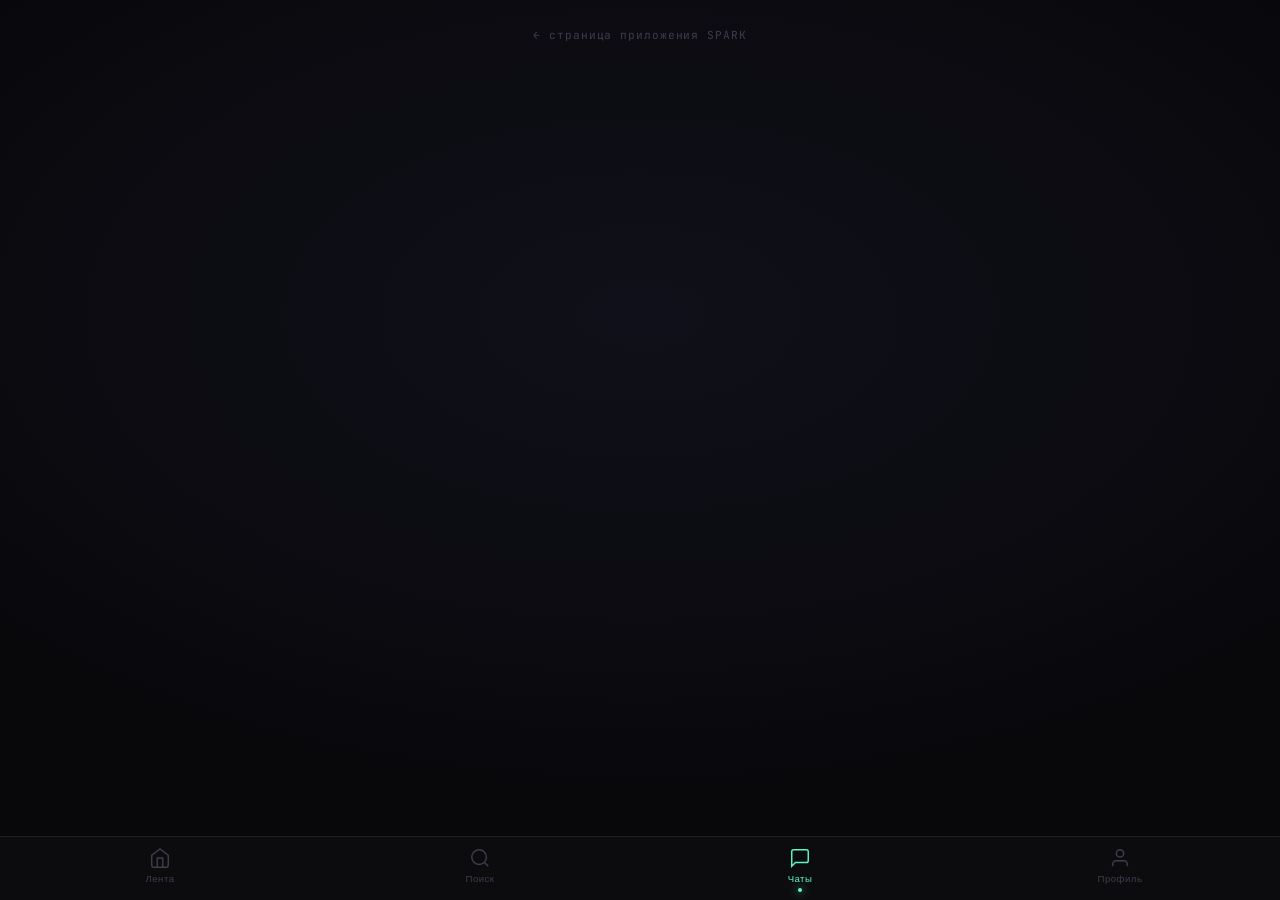
==== commit 047d6218: "Rename chats.html to index.html" ====
--- a/index.html
+++ b/index.html
@@ -3,171 +3,388 @@
 <head>
   <meta charset="UTF-8">
   <meta name="viewport" content="width=device-width, initial-scale=1.0">
-  <title>SPARK — Настройки профиля</title>
-  <link rel="stylesheet" href="profile-edit.css">
+  <title>SPARK — Чаты</title>
+  <link rel="preconnect" href="https://fonts.googleapis.com">
+  <link rel="preconnect" href="https://fonts.gstatic.com" crossorigin>
+  <link href="https://fonts.googleapis.com/css2?family=JetBrains+Mono:wght@300;400;500&family=Syne:wght@500;600;700;800&display=swap" rel="stylesheet">
+  <link rel="stylesheet" href="chats.css">
 </head>
 <body>
 
-  <!-- ══════════════════════════════════════════
-       Звёздный фон (div-оверлей, стилизован CSS)
-  ══════════════════════════════════════════════ -->
-  <div class="starfield" aria-hidden="true"></div>
-
-  <!-- ══════════════════════════════════════════
-       Системная строка (декоративная)
-  ══════════════════════════════════════════════ -->
-  <div class="sys-bar" aria-hidden="true">
-    <span class="sys-bar__id">SPARK_TERMINAL_v3.1</span>
-    <span class="sys-bar__status">
-      <span class="sys-bar__dot"></span>ONLINE
-    </span>
+  <!-- ══════════════════════════════════════════════
+       ДЕМО-ОБЁРТКА
+       В продакшне убрать, оставить только .chat-panel
+  ══════════════════════════════════════════════════ -->
+  <div class="demo-shell">
+    <div class="demo-page-hint">← страница приложения SPARK</div>
+
+    <!-- Bottombar -->
+    <nav class="bottombar" role="navigation" aria-label="Нижняя навигация">
+      <button class="bottombar__item" aria-label="Лента">
+        <svg width="22" height="22" viewBox="0 0 24 24" fill="none" stroke="currentColor" stroke-width="1.6">
+          <path d="M3 9l9-7 9 7v11a2 2 0 0 1-2 2H5a2 2 0 0 1-2-2z"/>
+          <polyline points="9 22 9 12 15 12 15 22"/>
+        </svg>
+        <span>Лента</span>
+      </button>
+
+      <button class="bottombar__item" aria-label="Поиск">
+        <svg width="22" height="22" viewBox="0 0 24 24" fill="none" stroke="currentColor" stroke-width="1.6">
+          <circle cx="11" cy="11" r="8"/>
+          <line x1="21" y1="21" x2="16.65" y2="16.65"/>
+        </svg>
+        <span>Поиск</span>
+      </button>
+
+      <button
+        class="bottombar__item bottombar__item--chats is-active"
+        id="chatsTrigger"
+        aria-label="Открыть чаты"
+        aria-expanded="false"
+        aria-controls="chatPanel"
+      >
+        <svg width="22" height="22" viewBox="0 0 24 24" fill="none" stroke="currentColor" stroke-width="1.6">
+          <path d="M21 15a2 2 0 0 1-2 2H7l-4 4V5a2 2 0 0 1 2-2h14a2 2 0 0 1 2 2z"/>
+        </svg>
+        <span>Чаты</span>
+      </button>
+
+      <button class="bottombar__item" aria-label="Профиль">
+        <svg width="22" height="22" viewBox="0 0 24 24" fill="none" stroke="currentColor" stroke-width="1.6">
+          <path d="M20 21v-2a4 4 0 0 0-4-4H8a4 4 0 0 0-4 4v2"/>
+          <circle cx="12" cy="7" r="4"/>
+        </svg>
+        <span>Профиль</span>
+      </button>
+    </nav>
+
+    <!-- ══════════════════════════════════════════
+         ПАНЕЛЬ ЧАТОВ
+    ══════════════════════════════════════════════ -->
+    <div
+      class="chat-panel"
+      id="chatPanel"
+      role="dialog"
+      aria-modal="true"
+      aria-label="Чаты"
+      aria-hidden="true"
+    >
+      <!-- Drag-handle -->
+      <div class="chat-panel__handle" aria-hidden="true"></div>
+
+      <!-- ════════════════════════════════
+           ЭКРАН А: Список чатов
+      ════════════════════════════════════ -->
+      <div class="screen screen--list" id="screenList" data-screen="list">
+
+        <!-- Вкладки с иконками — без отдельного хедера, вкладки и есть шапка -->
+        <div class="tabs" role="tablist" aria-label="Тип чатов">
+          <button
+            class="tabs__tab is-active"
+            role="tab"
+            aria-selected="true"
+            aria-controls="tabDirect"
+            id="tabBtnDirect"
+            data-tab="direct"
+          >
+            <!-- иконка «личное сообщение» -->
+            <svg class="tabs__icon" width="16" height="16" viewBox="0 0 24 24" fill="none" stroke="currentColor" stroke-width="2" stroke-linecap="round" stroke-linejoin="round">
+              <path d="M21 15a2 2 0 0 1-2 2H7l-4 4V5a2 2 0 0 1 2-2h14a2 2 0 0 1 2 2z"/>
+            </svg>
+            ЛС
+          </button>
+          <button
+            class="tabs__tab"
+            role="tab"
+            aria-selected="false"
+            aria-controls="tabGroup"
+            id="tabBtnGroup"
+            data-tab="group"
+          >
+            <!-- иконка «папка/темы» -->
+            <svg class="tabs__icon" width="16" height="16" viewBox="0 0 24 24" fill="none" stroke="currentColor" stroke-width="2" stroke-linecap="round" stroke-linejoin="round">
+              <path d="M22 19a2 2 0 0 1-2 2H4a2 2 0 0 1-2-2V5a2 2 0 0 1 2-2h5l2 3h9a2 2 0 0 1 2 2z"/>
+            </svg>
+            ТЕМЫ
+          </button>
+        </div>
+
+        <!-- Разделитель под вкладками -->
+        <div class="tabs-divider" aria-hidden="true"></div>
+
+        <!-- Список: Личные -->
+        <div
+          class="tab-panel is-active"
+          id="tabDirect"
+          role="tabpanel"
+          aria-labelledby="tabBtnDirect"
+        >
+          <ul class="chat-list" aria-label="Личные чаты">
+
+            <!-- Чат 1: онлайн + 3 непрочитанных -->
+            <li
+              class="chat-item"
+              data-chat-id="1"
+              data-chat-type="direct"
+              role="button"
+              tabindex="0"
+              aria-label="Открыть чат с @alex_ventures"
+            >
+              <div class="chat-item__avatar-wrap">
+                <div
+                  class="chat-item__avatar"
+                  style="background: linear-gradient(145deg, #f59e42 0%, #e8673a 100%);"
+                  aria-hidden="true"
+                >А</div>
+                <!-- статус: снизу слева, как на скрине -->
+                <span class="chat-item__status chat-item__status--online" aria-label="В сети"></span>
+              </div>
+              <div class="chat-item__body">
+                <div class="chat-item__top">
+                  <span class="chat-item__name">@alex_ventures</span>
+                  <span class="chat-item__time">2m</span>
+                </div>
+                <div class="chat-item__bottom">
+                  <span class="chat-item__preview">Hey, what do you think about the SPK pool?</span>
+                  <span class="chat-item__badge" aria-label="3 непрочитанных">3</span>
+                </div>
+              </div>
+            </li>
+
+            <!-- Чат 2: офлайн, всё прочитано -->
+            <li
+              class="chat-item"
+              data-chat-id="2"
+              data-chat-type="direct"
+              role="button"
+              tabindex="0"
+              aria-label="Открыть чат с @maria_builds"
+            >
+              <div class="chat-item__avatar-wrap">
+                <div
+                  class="chat-item__avatar"
+                  style="background: linear-gradient(145deg, #38d9a9 0%, #1a9c7e 100%);"
+                  aria-hidden="true"
+                >М</div>
+                <span class="chat-item__status chat-item__status--offline" aria-label="Не в сети"></span>
+              </div>
+              <div class="chat-item__body">
+                <div class="chat-item__top">
+                  <span class="chat-item__name">@maria_builds</span>
+                  <span class="chat-item__time">14m</span>
+                </div>
+                <div class="chat-item__bottom">
+                  <span class="chat-item__preview">Let's discuss the solar leasing idea 🔥</span>
+                  <!-- нет непрочитанных — badge отсутствует -->
+                </div>
+              </div>
+            </li>
+
+            <!-- Чат 3: онлайн, 1 непрочитанное -->
+            <li
+              class="chat-item"
+              data-chat-id="3"
+              data-chat-type="direct"
+              role="button"
+              tabindex="0"
+              aria-label="Открыть чат с @nova_dev"
+            >
+              <div class="chat-item__avatar-wrap">
+                <div
+                  class="chat-item__avatar"
+                  style="background: linear-gradient(145deg, #818cf8 0%, #4f46e5 100%);"
+                  aria-hidden="true"
+                >N</div>
+                <span class="chat-item__status chat-item__status--online" aria-label="В сети"></span>
+              </div>
+              <div class="chat-item__body">
+                <div class="chat-item__top">
+                  <span class="chat-item__name">@nova_dev</span>
+                  <span class="chat-item__time">1h</span>
+                </div>
+                <div class="chat-item__bottom">
+                  <span class="chat-item__preview">можешь глянуть мой проект?</span>
+                  <span class="chat-item__badge" aria-label="1 непрочитанное">1</span>
+                </div>
+              </div>
+            </li>
+
+          </ul>
+        </div>
+
+        <!-- Список: Групповые (ТЕМЫ) -->
+        <div
+          class="tab-panel"
+          id="tabGroup"
+          role="tabpanel"
+          aria-labelledby="tabBtnGroup"
+          hidden
+        >
+          <ul class="chat-list" aria-label="Групповые чаты">
+
+            <!-- Группа 1 -->
+            <li
+              class="chat-item"
+              data-chat-id="4"
+              data-chat-type="group"
+              role="button"
+              tabindex="0"
+              aria-label="Открыть групповой чат SPARK Core Team"
+            >
+              <div class="chat-item__avatar-wrap">
+                <div
+                  class="chat-item__avatar chat-item__avatar--group"
+                  style="background: linear-gradient(145deg, #a78bfa 0%, #6d28d9 100%);"
+                  aria-hidden="true"
+                >
+                  <!-- Инициалы группы -->
+                  SC
+                </div>
+              </div>
+              <div class="chat-item__body">
+                <div class="chat-item__top">
+                  <span class="chat-item__name">SPARK Core Team</span>
+                  <span class="chat-item__time">9:15</span>
+                </div>
+                <div class="chat-item__bottom">
+                  <span class="chat-item__preview">
+                    <span class="chat-item__preview-author">Алина:</span>
+                    деплой прошёл успешно ✅
+                  </span>
+                  <span class="chat-item__badge" aria-label="5 непрочитанных">5</span>
+                </div>
+              </div>
+            </li>
+
+            <!-- Группа 2 -->
+            <li
+              class="chat-item"
+              data-chat-id="5"
+              data-chat-type="group"
+              role="button"
+              tabindex="0"
+              aria-label="Открыть групповой чат Дизайн 2.0"
+            >
+              <div class="chat-item__avatar-wrap">
+                <div
+                  class="chat-item__avatar chat-item__avatar--group"
+                  style="background: linear-gradient(145deg, #fb923c 0%, #c2410c 100%);"
+                  aria-hidden="true"
+                >
+                  D2
+                </div>
+              </div>
+              <div class="chat-item__body">
+                <div class="chat-item__top">
+                  <span class="chat-item__name">Дизайн 2.0</span>
+                  <span class="chat-item__time">вчера</span>
+                </div>
+                <div class="chat-item__bottom">
+                  <span class="chat-item__preview">
+                    <span class="chat-item__preview-author">Макс:</span>
+                    обновил макеты в фигме
+                  </span>
+                </div>
+              </div>
+            </li>
+
+          </ul>
+        </div>
+
+        <!-- FAB -->
+        <button
+          class="fab"
+          id="fabBtn"
+          aria-label="Создать новый чат"
+          title="Создать новый чат"
+        >
+          <svg width="22" height="22" viewBox="0 0 24 24" fill="none" stroke="currentColor" stroke-width="2.4" stroke-linecap="round">
+            <line x1="12" y1="5" x2="12" y2="19"/>
+            <line x1="5" y1="12" x2="19" y2="12"/>
+          </svg>
+        </button>
+
+      </div>
+      <!-- /screen--list -->
+
+      <!-- ════════════════════════════════
+           ЭКРАН Б: Комната чата
+      ════════════════════════════════════ -->
+      <div class="screen screen--room" id="screenRoom" data-screen="room" aria-hidden="true">
+
+        <!-- Шапка комнаты -->
+        <header class="room-header">
+          <button
+            class="room-header__back"
+            id="backBtn"
+            aria-label="Назад к списку чатов"
+          >
+            <svg width="20" height="20" viewBox="0 0 24 24" fill="none" stroke="currentColor" stroke-width="2.2" stroke-linecap="round" stroke-linejoin="round">
+              <polyline points="15 18 9 12 15 6"/>
+            </svg>
+          </button>
+
+          <div class="room-header__avatar-wrap">
+            <div class="room-header__avatar" id="roomAvatar"></div>
+            <span class="room-header__status" id="roomStatus" aria-hidden="true"></span>
+          </div>
+
+          <div class="room-header__info">
+            <span class="room-header__name" id="roomName">—</span>
+            <span class="room-header__meta" id="roomMeta">—</span>
+          </div>
+        </header>
+
+        <!-- Область сообщений -->
+        <div
+          class="messages-area"
+          id="messagesArea"
+          role="log"
+          aria-live="polite"
+          aria-label="Сообщения"
+        ></div>
+
+        <!-- Поле ввода -->
+        <div class="input-bar">
+          <div class="input-bar__field-wrap">
+            <span class="input-bar__placeholder" id="inputPlaceholder" aria-hidden="true">
+              введите сообщение <span class="input-bar__caret">|</span>
+            </span>
+            <textarea
+              class="input-bar__input"
+              id="msgInput"
+              rows="1"
+              aria-label="Введите сообщение"
+              autocomplete="off"
+              autocorrect="off"
+              spellcheck="false"
+            ></textarea>
+          </div>
+          <button
+            class="input-bar__send"
+            id="sendBtn"
+            aria-label="Отправить сообщение"
+            disabled
+          >
+            <svg width="18" height="18" viewBox="0 0 24 24" fill="none" stroke="currentColor" stroke-width="2.2" stroke-linecap="round" stroke-linejoin="round">
+              <line x1="22" y1="2" x2="11" y2="13"/>
+              <polygon points="22 2 15 22 11 13 2 9 22 2"/>
+            </svg>
+          </button>
+        </div>
+
+      </div>
+      <!-- /screen--room -->
+
+    </div>
+    <!-- /chat-panel -->
+
+    <!-- Оверлей -->
+    <div class="panel-overlay" id="panelOverlay" aria-hidden="true"></div>
+
   </div>
-
-  <!-- ══════════════════════════════════════════
-       Основной контейнер окна
-  ══════════════════════════════════════════════ -->
-  <main class="stage" role="main">
-    <div class="window" role="dialog" aria-labelledby="window-title">
-
-      <!-- ── ШАПКА ОКНА ───────────────────────── -->
-      <header class="window__header">
-        <!-- Три декоративные точки (терминальный стиль) -->
-        <div class="window__dots" aria-hidden="true">
-          <span class="dot dot--close"></span>
-          <span class="dot dot--min"></span>
-          <span class="dot dot--max"></span>
-        </div>
-
-        <div class="window__title-group">
-          <h1 class="window__title" id="window-title">НАСТРОЙКИ ПРОФИЛЯ</h1>
-          <p class="window__subtitle">Конфигурация вашей личности в системе</p>
-        </div>
-
-        <!-- Декоративный индекс -->
-        <div class="window__index" aria-hidden="true">SYS::USR</div>
-      </header>
-
-      <!-- ── ФОРМА ─────────────────────────────── -->
-      <form class="profile-form" id="profileForm" novalidate autocomplete="off">
-
-        <!-- БЛОК АВАТАРА ───────────────────────── -->
-        <div class="avatar-block">
-          <!-- Круглая заглушка аватара -->
-          <div class="avatar" id="avatarPreview" aria-label="Предпросмотр аватара">
-            <!-- Если аватар не задан — показываем SVG-иконку -->
-            <svg class="avatar__icon" viewBox="0 0 40 40" fill="none" aria-hidden="true">
-              <circle cx="20" cy="15" r="7" stroke="currentColor" stroke-width="1.5"/>
-              <path d="M6 36c0-7.732 6.268-14 14-14s14 6.268 14 14" stroke="currentColor" stroke-width="1.5" stroke-linecap="round"/>
-            </svg>
-            <img class="avatar__img" id="avatarImg" src="" alt="Аватар пользователя" style="display:none;">
-            <!-- Оверлей при наведении -->
-            <div class="avatar__overlay" aria-hidden="true">
-              <svg viewBox="0 0 24 24" fill="none" width="22" height="22">
-                <path d="M12 20h9M16.5 3.5a2.121 2.121 0 013 3L7 19l-4 1 1-4L16.5 3.5z" stroke="currentColor" stroke-width="1.5" stroke-linecap="round" stroke-linejoin="round"/>
-              </svg>
-            </div>
-          </div>
-
-          <!-- Никнейм под аватаром -->
-          <p class="avatar__username" id="usernameDisplay">искатель_001</p>
-
-
-        </div>
-
-        <!-- ПОЛЯ ВВОДА ──────────────────────────── -->
-        <div class="fields">
-
-          <!-- Аватар (URL) -->
-          <div class="field-group" id="fg-avatar">
-            <label class="field-group__label" for="inputAvatar">
-              <span class="field-group__label-icon" aria-hidden="true">◈</span>
-              URL аватара
-              <span class="field-group__optional">(необязательно)</span>
-            </label>
-            <div class="field-group__input-wrap">
-              <input
-                class="input"
-                type="url"
-                id="inputAvatar"
-                name="avatar"
-                placeholder="https://example.com/avatar.png"
-                autocomplete="off"
-              >
-              <span class="field-group__icon" aria-hidden="true">
-                <svg viewBox="0 0 20 20" fill="none" width="16" height="16">
-                  <path d="M13 7l-6 6M7 7h6v6" stroke="currentColor" stroke-width="1.4" stroke-linecap="round"/>
-                </svg>
-              </span>
-            </div>
-          </div>
-
-          <!-- Никнейм -->
-          <div class="field-group" id="fg-username">
-            <label class="field-group__label" for="inputUsername">
-              <span class="field-group__label-icon" aria-hidden="true">◈</span>
-              Никнейм
-              <span class="field-group__required" aria-label="обязательное поле">*</span>
-            </label>
-            <div class="field-group__input-wrap">
-              <input
-                class="input"
-                type="text"
-                id="inputUsername"
-                name="username"
-                placeholder="your_callsign"
-                maxlength="32"
-                autocomplete="off"
-              >
-              <span class="field-group__char-count" id="usernameCount" aria-live="polite">0/32</span>
-            </div>
-            <p class="field-group__error" id="err-username" role="alert" aria-live="assertive"></p>
-          </div>
-
-          <!-- Bio -->
-          <div class="field-group" id="fg-bio">
-            <label class="field-group__label" for="inputBio">
-              <span class="field-group__label-icon" aria-hidden="true">◈</span>
-              Bio / Манифест
-              <span class="field-group__optional">(необязательно)</span>
-            </label>
-            <div class="field-group__input-wrap field-group__input-wrap--textarea">
-              <textarea
-                class="input input--textarea"
-                id="inputBio"
-                name="bio"
-                placeholder="Опишите свою миссию в системе SPARK..."
-                maxlength="280"
-                rows="4"
-              ></textarea>
-              <span class="field-group__char-count field-group__char-count--textarea" id="bioCount" aria-live="polite">0/280</span>
-            </div>
-            <p class="field-group__error" id="err-bio" role="alert" aria-live="assertive"></p>
-          </div>
-
-        </div><!-- /.fields -->
-
-        <!-- ── ПОДВАЛ ОКНА ───────────────────────── -->
-        <footer class="window__footer">
-          <div class="window__footer-info" aria-hidden="true">
-            <span class="footer-tag">v2.0</span>
-            <span class="footer-tag footer-tag--dim">SPARK::PROFILE</span>
-          </div>
-
-          <button class="btn-save" type="submit" id="saveBtn">
-            <span class="btn-save__text">Сохранить конфигурацию</span>
-            <span class="btn-save__icon" aria-hidden="true">
-              <svg viewBox="0 0 20 20" fill="none" width="15" height="15">
-                <path d="M4 10l5 5 7-8" stroke="currentColor" stroke-width="1.8" stroke-linecap="round" stroke-linejoin="round"/>
-              </svg>
-            </span>
-          </button>
-        </footer>
-
-      </form><!-- /.profile-form -->
-
-    </div><!-- /.window -->
-  </main>
-
-  <script src="profile-edit.js"></script>
+  <!-- /demo-shell -->
+
+  <script src="chats.js"></script>
 </body>
 </html>
--- a/chats.css
+++ b/chats.css
@@ -0,0 +1,731 @@
+/* ═══════════════════════════════════════════════════════════
+   SPARK — chats.css  v2
+   Стиль: как на скрине — крупные градиентные аватарки,
+   @username-имена, вкладки с иконками и жёлтым андерлайном.
+   ═══════════════════════════════════════════════════════════ */
+
+/* ──────────────────────────────────────────────────────────
+   0. Переменные
+──────────────────────────────────────────────────────────── */
+:root {
+  --bg:             #0d0d0f;
+  --bg-panel:       #111113;
+  --bg-elevated:    #17171a;
+  --bg-input:       #1c1c20;
+  --border:         #1e1e24;
+  --border-soft:    #252530;
+
+  --text-primary:   #ffffff;
+  --text-secondary: #8a8a9a;
+  --text-muted:     #3d3d4d;
+
+  --accent-yellow:  #EFBF04;
+  --accent-mint:    #5af7c2;
+  --accent-red:     #e8504a;
+
+  --msg-them-bg:    #1c1c22;
+  --msg-me-bg:      #202028;
+  --msg-me-gradient: linear-gradient(
+    to bottom,
+    transparent 45%,
+    rgba(90, 247, 194, 0.07) 78%,
+    rgba(168, 143, 98, 0.12) 100%
+  );
+
+  --bottombar-h:   64px;
+  --panel-h:       84svh;
+  --tabs-h:        56px;
+  --room-header-h: 62px;
+  --inputbar-h:    64px;
+
+  --ease:       cubic-bezier(0.32, 0.72, 0, 1);
+  --ease-snap:  cubic-bezier(0.4, 0, 0.2, 1);
+  --dur-panel:  0.4s;
+  --dur-screen: 0.26s;
+}
+
+/* ──────────────────────────────────────────────────────────
+   1. База
+──────────────────────────────────────────────────────────── */
+*, *::before, *::after { box-sizing: border-box; margin: 0; padding: 0; }
+
+body {
+  font-family: 'JetBrains Mono', monospace;
+  background: #08080b;
+  color: var(--text-primary);
+  min-height: 100svh;
+  -webkit-font-smoothing: antialiased;
+  overflow: hidden;
+}
+
+button {
+  background: none; border: none;
+  cursor: pointer; font: inherit; color: inherit;
+  -webkit-tap-highlight-color: transparent;
+}
+ul, li { list-style: none; }
+
+/* ──────────────────────────────────────────────────────────
+   2. Demo-shell
+──────────────────────────────────────────────────────────── */
+.demo-shell {
+  position: relative;
+  width: 100%; height: 100svh;
+  display: flex; flex-direction: column;
+  align-items: center; justify-content: center;
+  background: radial-gradient(ellipse 70% 55% at 50% 35%, #10101a 0%, #08080b 100%);
+  overflow: hidden;
+}
+
+.demo-page-hint {
+  position: absolute; top: 28px;
+  left: 50%; transform: translateX(-50%);
+  font-size: 0.7rem; color: var(--text-muted);
+  letter-spacing: 0.08em; pointer-events: none;
+}
+
+/* ──────────────────────────────────────────────────────────
+   3. Bottombar
+──────────────────────────────────────────────────────────── */
+.bottombar {
+  position: absolute; bottom: 0; left: 0; right: 0;
+  height: var(--bottombar-h);
+  background: rgba(13, 13, 15, 0.97);
+  border-top: 1px solid var(--border);
+  display: flex; align-items: stretch; justify-content: space-around;
+  backdrop-filter: blur(20px);
+  -webkit-backdrop-filter: blur(20px);
+  z-index: 10;
+}
+
+.bottombar__item {
+  flex: 1;
+  display: flex; flex-direction: column;
+  align-items: center; justify-content: center;
+  gap: 4px; padding: 8px 0 14px;
+  color: var(--text-muted);
+  font-size: 0.6rem; letter-spacing: 0.05em;
+  transition: color 0.2s;
+  position: relative;
+}
+.bottombar__item span {
+  font-family: 'Syne', sans-serif;
+  font-weight: 500;
+}
+.bottombar__item.is-active { color: var(--accent-mint); }
+.bottombar__item.is-active::after {
+  content: '';
+  position: absolute; bottom: 8px;
+  width: 4px; height: 4px; border-radius: 50%;
+  background: var(--accent-mint);
+  box-shadow: 0 0 8px var(--accent-mint);
+}
+.bottombar__item:hover:not(.is-active) { color: var(--text-secondary); }
+
+/* ──────────────────────────────────────────────────────────
+   4. Оверлей
+──────────────────────────────────────────────────────────── */
+.panel-overlay {
+  position: absolute; inset: 0;
+  background: rgba(0, 0, 0, 0.6);
+  opacity: 0; pointer-events: none;
+  transition: opacity var(--dur-panel) var(--ease);
+  z-index: 19;
+}
+.panel-overlay.is-visible { opacity: 1; pointer-events: auto; }
+
+/* ──────────────────────────────────────────────────────────
+   5. Панель чатов
+──────────────────────────────────────────────────────────── */
+.chat-panel {
+  position: absolute;
+  bottom: 0; left: 0; right: 0;
+  height: var(--panel-h);
+  background: var(--bg-panel);
+  border-radius: 20px 20px 0 0;
+  border: 1px solid var(--border); border-bottom: none;
+  z-index: 20;
+  display: flex; flex-direction: column;
+  overflow: hidden;
+  transform: translateY(100%);
+  transition: transform var(--dur-panel) var(--ease);
+  will-change: transform;
+}
+.chat-panel.is-open { transform: translateY(0); }
+
+/* Drag-handle */
+.chat-panel__handle {
+  position: absolute; top: 10px;
+  left: 50%; transform: translateX(-50%);
+  width: 40px; height: 3px;
+  border-radius: 2px;
+  background: var(--border-soft);
+  pointer-events: none; z-index: 2;
+}
+
+/* ──────────────────────────────────────────────────────────
+   6. Экраны
+──────────────────────────────────────────────────────────── */
+.screen {
+  position: absolute; inset: 0;
+  display: flex; flex-direction: column;
+  background: var(--bg-panel);
+  transition:
+    transform var(--dur-screen) var(--ease-snap),
+    opacity   var(--dur-screen) var(--ease-snap);
+  will-change: transform, opacity;
+}
+
+.screen--list { transform: translateX(0); opacity: 1; z-index: 1; }
+.screen--list.slide-out { transform: translateX(-28%); opacity: 0; pointer-events: none; }
+
+.screen--room { transform: translateX(100%); opacity: 0; z-index: 2; pointer-events: none; }
+.screen--room.slide-in { transform: translateX(0); opacity: 1; pointer-events: auto; }
+
+/* ──────────────────────────────────────────────────────────
+   7. Вкладки — главная шапка панели (как на скрине)
+──────────────────────────────────────────────────────────── */
+.tabs {
+  display: flex;
+  /* Отступ сверху под drag-handle */
+  padding-top: 24px;
+  flex-shrink: 0;
+}
+
+.tabs__tab {
+  flex: 1;
+  display: flex;
+  align-items: center;
+  justify-content: center;
+  gap: 7px;
+  height: var(--tabs-h);
+  font-family: 'Syne', sans-serif;
+  font-size: 0.95rem;
+  font-weight: 700;
+  letter-spacing: 0.08em;
+  text-transform: uppercase;
+  color: var(--text-muted);
+  position: relative;
+  transition: color 0.22s;
+}
+
+.tabs__icon {
+  flex-shrink: 0;
+  transition: stroke 0.22s;
+}
+
+/* Жёлтая полоска на всю ширину вкладки — как на скрине */
+.tabs__tab::after {
+  content: '';
+  position: absolute;
+  bottom: 0; left: 0; right: 0;
+  height: 2.5px;
+  border-radius: 2px 2px 0 0;
+  background: var(--accent-yellow);
+  opacity: 0;
+  transform: scaleX(0.5);
+  transition: opacity 0.22s, transform 0.22s var(--ease-snap);
+}
+
+.tabs__tab.is-active {
+  color: var(--text-primary);
+}
+.tabs__tab.is-active::after {
+  opacity: 1;
+  transform: scaleX(1);
+}
+
+/* Горизонтальный разделитель под вкладками — тонкий, на всю ширину */
+.tabs-divider {
+  height: 1px;
+  background: var(--border);
+  flex-shrink: 0;
+  margin: 0;
+}
+
+/* ──────────────────────────────────────────────────────────
+   8. Tab-панели
+──────────────────────────────────────────────────────────── */
+.tab-panel {
+  flex: 1;
+  overflow-y: auto;
+  overscroll-behavior: contain;
+  -webkit-overflow-scrolling: touch;
+  scrollbar-width: none;
+}
+.tab-panel::-webkit-scrollbar { display: none; }
+.tab-panel[hidden] { display: none; }
+
+/* ──────────────────────────────────────────────────────────
+   9. Список чатов
+──────────────────────────────────────────────────────────── */
+.chat-list {
+  padding: 8px 0 calc(72px + 16px); /* место под FAB */
+}
+
+/* ──────────────────────────────────────────────────────────
+   10. Элемент чата — крупный, воздушный
+──────────────────────────────────────────────────────────── */
+.chat-item {
+  display: flex;
+  align-items: center;
+  gap: 16px;
+  padding: 16px 20px;
+  cursor: pointer;
+  transition: background 0.15s;
+  user-select: none;
+  -webkit-tap-highlight-color: transparent;
+  position: relative;
+}
+.chat-item::after {
+  content: '';
+  position: absolute;
+  bottom: 0; left: 86px; right: 20px;
+  height: 1px;
+  background: var(--border);
+}
+.chat-item:last-child::after { display: none; }
+
+.chat-item:hover,
+.chat-item:focus-visible {
+  background: rgba(255,255,255,0.028);
+  outline: none;
+}
+.chat-item:active { background: rgba(255,255,255,0.04); }
+
+/* ── Аватарка — крупная (54px), градиентная ── */
+.chat-item__avatar-wrap {
+  position: relative;
+  flex-shrink: 0;
+}
+
+.chat-item__avatar {
+  width: 54px;
+  height: 54px;
+  border-radius: 50%;
+  display: flex;
+  align-items: center;
+  justify-content: center;
+  font-family: 'Syne', sans-serif;
+  font-size: 1.15rem;
+  font-weight: 700;
+  color: rgba(255,255,255,0.92);
+  letter-spacing: 0.02em;
+}
+
+/* Группа — скруглённый квадрат */
+.chat-item__avatar--group {
+  border-radius: 16px;
+  font-size: 0.88rem;
+  letter-spacing: 0.04em;
+}
+
+/* ── Статус-точка — снизу СЛЕВА, как на скрине ── */
+.chat-item__status {
+  position: absolute;
+  bottom: 2px;
+  left: 2px;           /* ← слева, как на скрине */
+  width: 12px;
+  height: 12px;
+  border-radius: 50%;
+  border: 2.5px solid var(--bg-panel);
+}
+.chat-item__status--online {
+  background: var(--accent-mint);
+  box-shadow: 0 0 6px rgba(90, 247, 194, 0.6);
+}
+.chat-item__status--offline {
+  background: #444450;
+}
+
+/* ── Тело элемента ── */
+.chat-item__body {
+  flex: 1;
+  min-width: 0;
+  display: flex;
+  flex-direction: column;
+  gap: 6px;
+}
+
+.chat-item__top {
+  display: flex;
+  align-items: baseline;
+  justify-content: space-between;
+  gap: 8px;
+}
+
+/* @username — крупный, белый, Syne */
+.chat-item__name {
+  font-family: 'Syne', sans-serif;
+  font-size: 1rem;
+  font-weight: 700;
+  color: var(--text-primary);
+  white-space: nowrap;
+  overflow: hidden;
+  text-overflow: ellipsis;
+  letter-spacing: 0.01em;
+}
+
+/* Время — справа сверху, маленькое, серое */
+.chat-item__time {
+  font-size: 0.72rem;
+  color: var(--text-secondary);
+  flex-shrink: 0;
+  font-family: 'JetBrains Mono', monospace;
+  font-weight: 300;
+}
+
+.chat-item__bottom {
+  display: flex;
+  align-items: center;
+  justify-content: space-between;
+  gap: 10px;
+}
+
+/* Превью — одна строка, серый */
+.chat-item__preview {
+  font-size: 0.82rem;
+  color: var(--text-secondary);
+  white-space: nowrap;
+  overflow: hidden;
+  text-overflow: ellipsis;
+  flex: 1;
+  min-width: 0;
+  font-weight: 300;
+  line-height: 1.4;
+}
+
+.chat-item__preview-author {
+  color: rgba(255,255,255,0.55);
+  font-weight: 400;
+  margin-right: 3px;
+}
+
+/* Бейдж непрочитанных — справа снизу, крупный (как на скрине — 28px) */
+.chat-item__badge {
+  flex-shrink: 0;
+  min-width: 28px;
+  height: 28px;
+  border-radius: 14px;
+  background: var(--accent-red);
+  color: #fff;
+  font-family: 'Syne', sans-serif;
+  font-size: 0.78rem;
+  font-weight: 700;
+  display: flex;
+  align-items: center;
+  justify-content: center;
+  padding: 0 7px;
+  letter-spacing: 0;
+}
+
+/* ──────────────────────────────────────────────────────────
+   11. FAB
+──────────────────────────────────────────────────────────── */
+.fab {
+  position: absolute;
+  bottom: 22px; right: 20px;
+  width: 56px; height: 56px;
+  border-radius: 50%;
+  background: var(--accent-yellow);
+  color: #0a0a0a;
+  display: flex; align-items: center; justify-content: center;
+  z-index: 5;
+  box-shadow:
+    0 4px 20px rgba(239,191,4,0.38),
+    0 1px 4px  rgba(239,191,4,0.22);
+  transition: transform 0.18s var(--ease-snap), box-shadow 0.18s;
+  will-change: transform;
+}
+.fab:hover {
+  transform: scale(1.07);
+  box-shadow: 0 6px 28px rgba(239,191,4,0.48), 0 2px 6px rgba(239,191,4,0.25);
+}
+.fab:active {
+  transform: scale(0.91);
+  box-shadow: 0 2px 10px rgba(239,191,4,0.28);
+  transition-duration: 0.08s;
+}
+.fab.ripple { animation: fabRipple 0.34s var(--ease-snap); }
+@keyframes fabRipple {
+  0%   { transform: scale(1); }
+  35%  { transform: scale(0.88); }
+  70%  { transform: scale(1.11); }
+  100% { transform: scale(1); }
+}
+
+/* ──────────────────────────────────────────────────────────
+   12. Хедер комнаты чата
+──────────────────────────────────────────────────────────── */
+.room-header {
+  height: var(--room-header-h);
+  display: flex; align-items: center; gap: 12px;
+  padding: 16px 16px 12px;
+  border-bottom: 1px solid var(--border);
+  flex-shrink: 0;
+  background: var(--bg-panel);
+}
+
+.room-header__back {
+  display: flex; align-items: center; justify-content: center;
+  width: 36px; height: 36px; border-radius: 50%;
+  color: var(--text-secondary);
+  flex-shrink: 0;
+  transition: color 0.18s, background 0.18s;
+}
+.room-header__back:hover {
+  color: var(--text-primary);
+  background: rgba(255,255,255,0.05);
+}
+
+.room-header__avatar-wrap { position: relative; flex-shrink: 0; }
+
+.room-header__avatar {
+  width: 38px; height: 38px; border-radius: 50%;
+  display: flex; align-items: center; justify-content: center;
+  font-family: 'Syne', sans-serif;
+  font-size: 0.82rem; font-weight: 700;
+  color: rgba(255,255,255,0.9);
+  background: #1c1c28;
+}
+
+.room-header__status {
+  position: absolute; bottom: 0; left: 0;
+  width: 11px; height: 11px;
+  border-radius: 50%;
+  border: 2.5px solid var(--bg-panel);
+}
+.room-header__status.online {
+  background: var(--accent-mint);
+  box-shadow: 0 0 5px rgba(90,247,194,0.5);
+}
+.room-header__status.offline { background: #444450; }
+.room-header__status.group   { display: none; }
+
+.room-header__info {
+  flex: 1; min-width: 0;
+  display: flex; flex-direction: column; gap: 2px;
+}
+
+.room-header__name {
+  font-family: 'Syne', sans-serif;
+  font-size: 0.95rem; font-weight: 700;
+  color: var(--text-primary);
+  white-space: nowrap; overflow: hidden; text-overflow: ellipsis;
+}
+.room-header__meta {
+  font-size: 0.68rem; color: var(--text-secondary);
+  font-family: 'JetBrains Mono', monospace; font-weight: 300;
+}
+.room-header__meta.online { color: var(--accent-mint); }
+
+/* ──────────────────────────────────────────────────────────
+   13. Область сообщений
+──────────────────────────────────────────────────────────── */
+.messages-area {
+  flex: 1;
+  overflow-y: auto;
+  overscroll-behavior: contain;
+  -webkit-overflow-scrolling: touch;
+  padding: 14px 14px 10px;
+  display: flex; flex-direction: column; gap: 5px;
+  scrollbar-width: none;
+}
+.messages-area::-webkit-scrollbar { display: none; }
+
+.msg-date-divider {
+  text-align: center;
+  font-size: 0.62rem;
+  color: var(--text-muted);
+  letter-spacing: 0.1em;
+  padding: 8px 0;
+  text-transform: uppercase;
+}
+
+/* ──────────────────────────────────────────────────────────
+   14. Сообщения
+──────────────────────────────────────────────────────────── */
+.msg {
+  display: flex;
+  align-items: flex-end;
+  gap: 8px;
+  max-width: 84%;
+  animation: msgIn 0.2s var(--ease-snap) both;
+}
+@keyframes msgIn {
+  from { opacity: 0; transform: translateY(6px); }
+  to   { opacity: 1; transform: translateY(0); }
+}
+
+.msg--them { align-self: flex-start; }
+.msg--me   { align-self: flex-end; flex-direction: row-reverse; }
+
+/* Аватарки при сообщениях */
+.msg__avatar {
+  width: 30px; height: 30px; border-radius: 50%;
+  display: flex; align-items: center; justify-content: center;
+  font-family: 'Syne', sans-serif;
+  font-size: 0.62rem; font-weight: 700;
+  color: rgba(255,255,255,0.85);
+  flex-shrink: 0;
+}
+.msg__avatar--me { background: #1e1e2a; }
+
+/* Пузырь — собеседник */
+.msg__bubble {
+  background: var(--msg-them-bg);
+  border-radius: 14px 14px 14px 4px;
+  padding: 9px 13px 7px;
+  position: relative; overflow: hidden;
+}
+
+/* Пузырь — пользователь */
+.msg__bubble--me {
+  background: var(--msg-me-bg);
+  border-radius: 14px 14px 4px 14px;
+  background-image: var(--msg-me-gradient);
+}
+/* Тонкая мятная линия снизу пузыря пользователя */
+.msg__bubble--me::after {
+  content: '';
+  position: absolute; bottom: 0; left: 0; right: 0; height: 1px;
+  background: linear-gradient(
+    to right,
+    transparent,
+    rgba(90,247,194,0.3) 30%,
+    rgba(168,143,98,0.35) 70%,
+    transparent
+  );
+}
+
+.msg__text {
+  font-size: 0.84rem;
+  line-height: 1.55;
+  color: var(--text-primary);
+  word-break: break-word;
+  white-space: pre-wrap;
+  font-weight: 300;
+}
+
+.msg__meta {
+  display: flex; align-items: center;
+  justify-content: flex-end; gap: 4px;
+  margin-top: 5px;
+}
+
+.msg__time {
+  font-size: 0.6rem;
+  color: var(--text-secondary);
+  font-family: 'JetBrains Mono', monospace;
+  font-weight: 300;
+}
+
+.msg__status { font-size: 0.66rem; line-height: 1; letter-spacing: -0.02em; }
+.msg__status[data-status="sending"] { color: var(--text-muted); }
+.msg__status[data-status="sent"]    { color: var(--text-secondary); }
+.msg__status[data-status="read"]    { color: var(--accent-mint); }
+
+/* ──────────────────────────────────────────────────────────
+   15. Поле ввода
+──────────────────────────────────────────────────────────── */
+.input-bar {
+  height: var(--inputbar-h);
+  display: flex; align-items: center;
+  gap: 10px; padding: 10px 14px;
+  border-top: 1px solid var(--border);
+  background: var(--bg-panel);
+  flex-shrink: 0;
+}
+
+.input-bar__field-wrap {
+  flex: 1; position: relative;
+  height: 42px; border-radius: 12px;
+  background: var(--bg-input);
+  border: 1px solid var(--border-soft);
+  overflow: hidden;
+  transition: border-color 0.2s;
+}
+.input-bar__field-wrap:focus-within {
+  border-color: rgba(90,247,194,0.22);
+}
+
+/* Анимированный placeholder */
+.input-bar__placeholder {
+  position: absolute; inset: 0;
+  display: flex; align-items: center;
+  padding: 0 14px;
+  font-size: 0.78rem; color: var(--text-muted);
+  pointer-events: none;
+  transition: opacity 0.15s;
+  user-select: none;
+  font-weight: 300;
+  letter-spacing: 0.01em;
+}
+.input-bar__placeholder.is-hidden { opacity: 0; }
+
+/* Мигающая каретка */
+.input-bar__caret {
+  display: inline-block;
+  color: var(--text-muted);
+  margin-left: 1px;
+  animation: caretBlink 1.1s step-end infinite;
+}
+@keyframes caretBlink {
+  0%, 100% { opacity: 1; }
+  50%       { opacity: 0; }
+}
+
+/* Textarea */
+.input-bar__input {
+  width: 100%; height: 100%;
+  background: transparent; border: none; outline: none;
+  padding: 10px 14px;
+  font: inherit; font-size: 0.84rem; font-weight: 300;
+  color: var(--text-primary);
+  resize: none; line-height: 1.4;
+  caret-color: var(--accent-mint);
+  scrollbar-width: none;
+}
+.input-bar__input::-webkit-scrollbar { display: none; }
+.input-bar__input::placeholder { color: transparent; }
+
+/* Кнопка отправки */
+.input-bar__send {
+  width: 42px; height: 42px; border-radius: 50%;
+  background: var(--accent-mint); color: #06060a;
+  display: flex; align-items: center; justify-content: center;
+  flex-shrink: 0;
+  opacity: 0; transform: scale(0.75); pointer-events: none;
+  transition: opacity 0.2s var(--ease-snap), transform 0.2s var(--ease-snap), background 0.15s;
+}
+.input-bar__send.is-active {
+  opacity: 1; transform: scale(1); pointer-events: auto;
+}
+.input-bar__send:hover  { background: #7fffd4; }
+.input-bar__send:active { transform: scale(0.88); transition-duration: 0.08s; }
+.input-bar__send:disabled { pointer-events: none; }
+
+/* ──────────────────────────────────────────────────────────
+   16. Адаптив
+──────────────────────────────────────────────────────────── */
+@media (min-width: 480px) {
+  .chat-panel {
+    max-width: 430px;
+    left: 50%; right: auto;
+    transform: translateX(-50%) translateY(100%);
+    border-radius: 20px 20px 0 0;
+  }
+  .chat-panel.is-open {
+    transform: translateX(-50%) translateY(0);
+  }
+}
+
+/* ──────────────────────────────────────────────────────────
+   17. Reduced motion
+──────────────────────────────────────────────────────────── */
+@media (prefers-reduced-motion: reduce) {
+  *, *::before, *::after {
+    transition-duration: 0.01ms !important;
+    animation-duration:  0.01ms !important;
+  }
+}
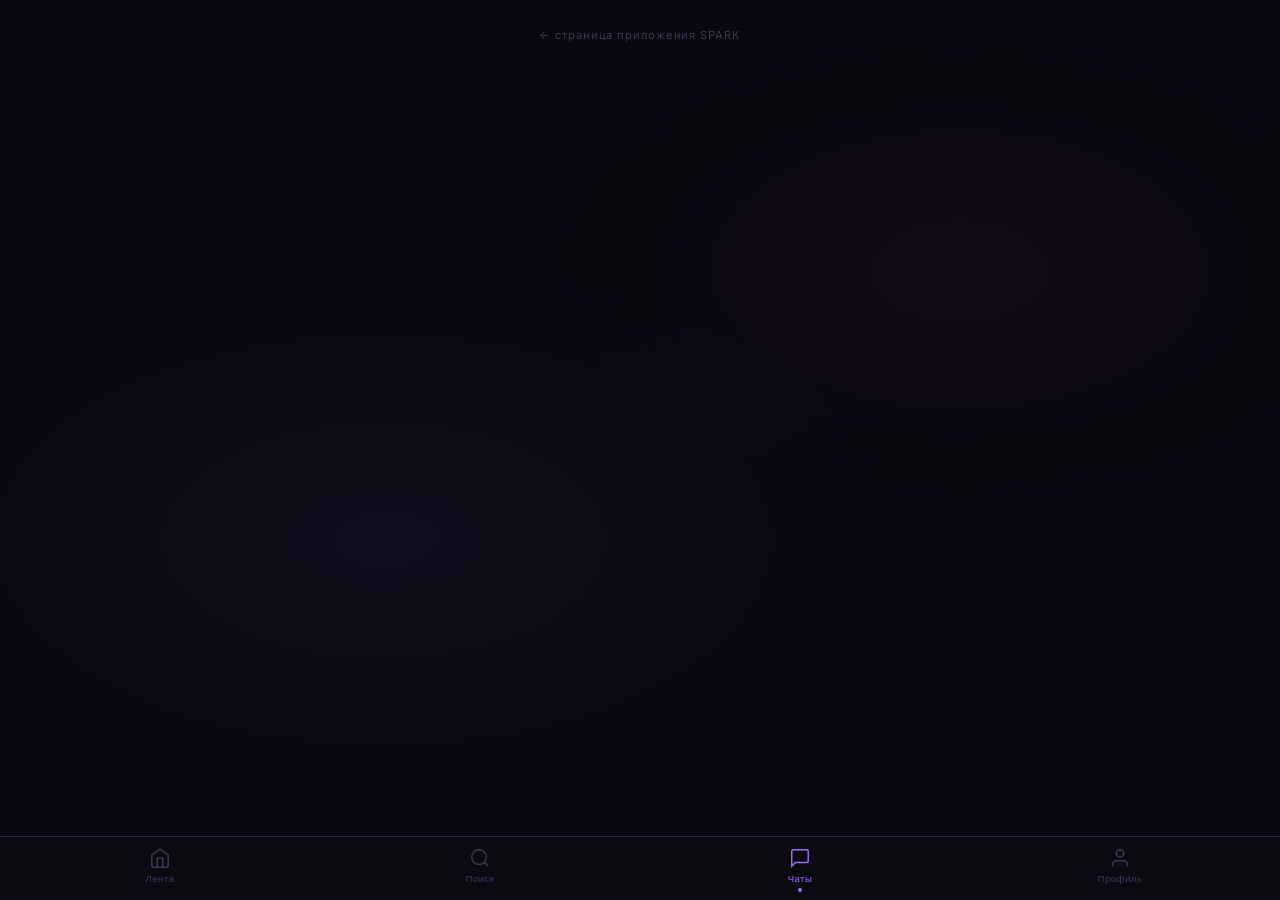
==== commit 47c5cfdb: "Rename chats.html to index.html" ====
--- a/index.html
+++ b/index.html
@@ -6,7 +6,7 @@
   <title>SPARK — Чаты</title>
   <link rel="preconnect" href="https://fonts.googleapis.com">
   <link rel="preconnect" href="https://fonts.gstatic.com" crossorigin>
-  <link href="https://fonts.googleapis.com/css2?family=JetBrains+Mono:wght@300;400;500&family=Syne:wght@500;600;700;800&display=swap" rel="stylesheet">
+  <link href="https://fonts.googleapis.com/css2?family=Inter:wght@300;400;500;600&family=Syne:wght@500;600;700;800&family=JetBrains+Mono:wght@300;400&display=swap" rel="stylesheet">
   <link rel="stylesheet" href="chats.css">
 </head>
 <body>
@@ -346,6 +346,15 @@
 
         <!-- Поле ввода -->
         <div class="input-bar">
+
+          <!-- Кнопка прикрепления файла -->
+          <button class="input-bar__icon-btn" aria-label="Прикрепить файл" title="Прикрепить файл">
+            <svg width="18" height="18" viewBox="0 0 24 24" fill="none" stroke="currentColor" stroke-width="2" stroke-linecap="round" stroke-linejoin="round">
+              <line x1="12" y1="5" x2="12" y2="19"/>
+              <line x1="5" y1="12" x2="19" y2="12"/>
+            </svg>
+          </button>
+
           <div class="input-bar__field-wrap">
             <span class="input-bar__placeholder" id="inputPlaceholder" aria-hidden="true">
               введите сообщение <span class="input-bar__caret">|</span>
@@ -360,17 +369,30 @@
               spellcheck="false"
             ></textarea>
           </div>
-          <button
-            class="input-bar__send"
-            id="sendBtn"
-            aria-label="Отправить сообщение"
-            disabled
-          >
-            <svg width="18" height="18" viewBox="0 0 24 24" fill="none" stroke="currentColor" stroke-width="2.2" stroke-linecap="round" stroke-linejoin="round">
-              <line x1="22" y1="2" x2="11" y2="13"/>
-              <polygon points="22 2 15 22 11 13 2 9 22 2"/>
-            </svg>
-          </button>
+
+          <!-- Mic + Send в одном слоте (send появляется поверх mic) -->
+          <div class="input-bar__right">
+            <button class="input-bar__icon-btn" id="micBtn" aria-label="Голосовое сообщение" title="Голосовое сообщение">
+              <svg width="18" height="18" viewBox="0 0 24 24" fill="none" stroke="currentColor" stroke-width="2" stroke-linecap="round" stroke-linejoin="round">
+                <path d="M12 1a3 3 0 0 0-3 3v8a3 3 0 0 0 6 0V4a3 3 0 0 0-3-3z"/>
+                <path d="M19 10v2a7 7 0 0 1-14 0v-2"/>
+                <line x1="12" y1="19" x2="12" y2="23"/>
+                <line x1="8" y1="23" x2="16" y2="23"/>
+              </svg>
+            </button>
+            <button
+              class="input-bar__send"
+              id="sendBtn"
+              aria-label="Отправить сообщение"
+              disabled
+            >
+              <svg width="16" height="16" viewBox="0 0 24 24" fill="none" stroke="currentColor" stroke-width="2.2" stroke-linecap="round" stroke-linejoin="round">
+                <line x1="22" y1="2" x2="11" y2="13"/>
+                <polygon points="22 2 15 22 11 13 2 9 22 2"/>
+              </svg>
+            </button>
+          </div>
+
         </div>
 
       </div>
--- a/chats.css
+++ b/chats.css
@@ -1,42 +1,51 @@
 /* ═══════════════════════════════════════════════════════════
-   SPARK — chats.css  v2
-   Стиль: как на скрине — крупные градиентные аватарки,
-   @username-имена, вкладки с иконками и жёлтым андерлайном.
+   SPARK — chats.css  v3
+   Палитра: фиолетово / розово / золотая на тёмном фоне.
+   Референс-форма: мягкие пузыри, карточки-строки, как на скрине.
    ═══════════════════════════════════════════════════════════ */
 
 /* ──────────────────────────────────────────────────────────
    0. Переменные
 ──────────────────────────────────────────────────────────── */
 :root {
-  --bg:             #0d0d0f;
-  --bg-panel:       #111113;
-  --bg-elevated:    #17171a;
-  --bg-input:       #1c1c20;
-  --border:         #1e1e24;
-  --border-soft:    #252530;
-
-  --text-primary:   #ffffff;
-  --text-secondary: #8a8a9a;
-  --text-muted:     #3d3d4d;
-
-  --accent-yellow:  #EFBF04;
-  --accent-mint:    #5af7c2;
-  --accent-red:     #e8504a;
-
-  --msg-them-bg:    #1c1c22;
-  --msg-me-bg:      #202028;
-  --msg-me-gradient: linear-gradient(
-    to bottom,
-    transparent 45%,
-    rgba(90, 247, 194, 0.07) 78%,
-    rgba(168, 143, 98, 0.12) 100%
-  );
-
+  /* Базовые фоны */
+  --bg:            #0d0b12;
+  --bg-panel:      #110f18;
+  --bg-card:       #1a1726;
+  --bg-card-hover: #201d2e;
+  --bg-input:      #1e1b2c;
+  --border:        #2a2640;
+  --border-soft:   #221f33;
+
+  /* Текст */
+  --text-primary:   #f0ecff;
+  --text-secondary: #7b7490;
+  --text-muted:     #3d3858;
+
+  /* Акценты — новая палитра */
+  --violet:        #9b6dff;          /* основной фиолетовый */
+  --violet-dim:    rgba(155,109,255,0.18);
+  --violet-glow:   rgba(155,109,255,0.35);
+  --pink:          #f06aba;          /* розовый */
+  --pink-dim:      rgba(240,106,186,0.15);
+  --gold:          #EFBF04;          /* золотой (FAB, детали) */
+  --gold-dim:      rgba(239,191,4,0.18);
+
+  /* Онлайн / непрочитанные */
+  --online:        #a78bfa;          /* мягкий лавандовый «онлайн» */
+  --unread-bg:     linear-gradient(135deg, #9b6dff 0%, #f06aba 100%);
+
+  /* Пузыри сообщений */
+  --bubble-them:   #1e1b2c;
+  /* пузырь пользователя — тёмный фон, цветная рамка */
+  --bubble-me-bg:  #16132a;
+
+  /* Размеры */
   --bottombar-h:   64px;
-  --panel-h:       84svh;
-  --tabs-h:        56px;
+  --panel-h:       92svh;
+  --tabs-h:        48px;
   --room-header-h: 62px;
-  --inputbar-h:    64px;
+  --inputbar-h:    70px;
 
   --ease:       cubic-bezier(0.32, 0.72, 0, 1);
   --ease-snap:  cubic-bezier(0.4, 0, 0.2, 1);
@@ -50,8 +59,8 @@
 *, *::before, *::after { box-sizing: border-box; margin: 0; padding: 0; }
 
 body {
-  font-family: 'JetBrains Mono', monospace;
-  background: #08080b;
+  font-family: 'Inter', sans-serif;
+  background: #09070f;
   color: var(--text-primary);
   min-height: 100svh;
   -webkit-font-smoothing: antialiased;
@@ -73,7 +82,10 @@
   width: 100%; height: 100svh;
   display: flex; flex-direction: column;
   align-items: center; justify-content: center;
-  background: radial-gradient(ellipse 70% 55% at 50% 35%, #10101a 0%, #08080b 100%);
+  background:
+    radial-gradient(ellipse 60% 45% at 30% 60%, rgba(155,109,255,0.06) 0%, transparent 70%),
+    radial-gradient(ellipse 50% 40% at 75% 30%, rgba(240,106,186,0.04) 0%, transparent 65%),
+    #09070f;
   overflow: hidden;
 }
 
@@ -90,7 +102,7 @@
 .bottombar {
   position: absolute; bottom: 0; left: 0; right: 0;
   height: var(--bottombar-h);
-  background: rgba(13, 13, 15, 0.97);
+  background: rgba(13, 11, 18, 0.97);
   border-top: 1px solid var(--border);
   display: flex; align-items: stretch; justify-content: space-around;
   backdrop-filter: blur(20px);
@@ -109,16 +121,15 @@
   position: relative;
 }
 .bottombar__item span {
-  font-family: 'Syne', sans-serif;
-  font-weight: 500;
-}
-.bottombar__item.is-active { color: var(--accent-mint); }
+  font-family: 'Syne', sans-serif; font-weight: 500;
+}
+.bottombar__item.is-active { color: var(--violet); }
 .bottombar__item.is-active::after {
   content: '';
   position: absolute; bottom: 8px;
   width: 4px; height: 4px; border-radius: 50%;
-  background: var(--accent-mint);
-  box-shadow: 0 0 8px var(--accent-mint);
+  background: var(--violet);
+  box-shadow: 0 0 8px var(--violet-glow);
 }
 .bottombar__item:hover:not(.is-active) { color: var(--text-secondary); }
 
@@ -127,7 +138,7 @@
 ──────────────────────────────────────────────────────────── */
 .panel-overlay {
   position: absolute; inset: 0;
-  background: rgba(0, 0, 0, 0.6);
+  background: rgba(0,0,0,0.65);
   opacity: 0; pointer-events: none;
   transition: opacity var(--dur-panel) var(--ease);
   z-index: 19;
@@ -143,23 +154,26 @@
   height: var(--panel-h);
   background: var(--bg-panel);
   border-radius: 20px 20px 0 0;
-  border: 1px solid var(--border); border-bottom: none;
+  /* Тонкая фиолетовая рамка сверху */
+  border: 1px solid rgba(155,109,255,0.2);
+  border-bottom: none;
   z-index: 20;
   display: flex; flex-direction: column;
   overflow: hidden;
   transform: translateY(100%);
   transition: transform var(--dur-panel) var(--ease);
   will-change: transform;
+  /* Лёгкое внутреннее свечение сверху */
+  box-shadow: 0 -8px 40px rgba(155,109,255,0.08);
 }
 .chat-panel.is-open { transform: translateY(0); }
 
-/* Drag-handle */
+/* Drag-handle — фиолетовый */
 .chat-panel__handle {
   position: absolute; top: 10px;
   left: 50%; transform: translateX(-50%);
-  width: 40px; height: 3px;
-  border-radius: 2px;
-  background: var(--border-soft);
+  width: 40px; height: 3px; border-radius: 2px;
+  background: rgba(155,109,255,0.35);
   pointer-events: none; z-index: 2;
 }
 
@@ -175,80 +189,58 @@
     opacity   var(--dur-screen) var(--ease-snap);
   will-change: transform, opacity;
 }
-
 .screen--list { transform: translateX(0); opacity: 1; z-index: 1; }
 .screen--list.slide-out { transform: translateX(-28%); opacity: 0; pointer-events: none; }
-
 .screen--room { transform: translateX(100%); opacity: 0; z-index: 2; pointer-events: none; }
 .screen--room.slide-in { transform: translateX(0); opacity: 1; pointer-events: auto; }
 
 /* ──────────────────────────────────────────────────────────
-   7. Вкладки — главная шапка панели (как на скрине)
+   7. Вкладки ЛС / ТЕМЫ
 ──────────────────────────────────────────────────────────── */
 .tabs {
   display: flex;
-  /* Отступ сверху под drag-handle */
-  padding-top: 24px;
+  padding-top: 20px;
   flex-shrink: 0;
 }
 
 .tabs__tab {
   flex: 1;
-  display: flex;
-  align-items: center;
-  justify-content: center;
-  gap: 7px;
+  display: flex; align-items: center; justify-content: center;
+  gap: 6px;
   height: var(--tabs-h);
   font-family: 'Syne', sans-serif;
-  font-size: 0.95rem;
-  font-weight: 700;
-  letter-spacing: 0.08em;
-  text-transform: uppercase;
+  font-size: 0.8rem; font-weight: 700;
+  letter-spacing: 0.08em; text-transform: uppercase;
   color: var(--text-muted);
   position: relative;
   transition: color 0.22s;
 }
 
-.tabs__icon {
-  flex-shrink: 0;
-  transition: stroke 0.22s;
-}
-
-/* Жёлтая полоска на всю ширину вкладки — как на скрине */
+.tabs__icon { flex-shrink: 0; transition: stroke 0.22s; }
+
+/* Активная полоска — фиолетово-розовый градиент */
 .tabs__tab::after {
   content: '';
   position: absolute;
   bottom: 0; left: 0; right: 0;
-  height: 2.5px;
-  border-radius: 2px 2px 0 0;
-  background: var(--accent-yellow);
-  opacity: 0;
-  transform: scaleX(0.5);
+  height: 2px; border-radius: 2px 2px 0 0;
+  background: linear-gradient(to right, var(--violet), var(--pink));
+  opacity: 0; transform: scaleX(0.5);
   transition: opacity 0.22s, transform 0.22s var(--ease-snap);
 }
-
-.tabs__tab.is-active {
-  color: var(--text-primary);
-}
-.tabs__tab.is-active::after {
-  opacity: 1;
-  transform: scaleX(1);
-}
-
-/* Горизонтальный разделитель под вкладками — тонкий, на всю ширину */
+.tabs__tab.is-active { color: var(--text-primary); }
+.tabs__tab.is-active::after { opacity: 1; transform: scaleX(1); }
+
 .tabs-divider {
-  height: 1px;
-  background: var(--border);
-  flex-shrink: 0;
-  margin: 0;
+  height: 1px; background: var(--border);
+  flex-shrink: 0;
 }
 
 /* ──────────────────────────────────────────────────────────
    8. Tab-панели
 ──────────────────────────────────────────────────────────── */
 .tab-panel {
-  flex: 1;
-  overflow-y: auto;
+  flex: 1; overflow-y: auto;
   overscroll-behavior: contain;
   -webkit-overflow-scrolling: touch;
   scrollbar-width: none;
@@ -260,186 +252,142 @@
    9. Список чатов
 ──────────────────────────────────────────────────────────── */
 .chat-list {
-  padding: 8px 0 calc(72px + 16px); /* место под FAB */
-}
-
-/* ──────────────────────────────────────────────────────────
-   10. Элемент чата — крупный, воздушный
+  padding: 10px 14px calc(72px + 16px);
+  display: flex; flex-direction: column; gap: 6px;
+}
+
+/* ──────────────────────────────────────────────────────────
+   10. Элемент чата — карточка с подложкой (как на референсе)
 ──────────────────────────────────────────────────────────── */
 .chat-item {
-  display: flex;
-  align-items: center;
-  gap: 16px;
-  padding: 16px 20px;
+  display: flex; align-items: center;
+  gap: 13px;
+  padding: 11px 14px;
+  /* Карточка со скруглением */
+  background: var(--bg-card);
+  border-radius: 16px;
+  border: 1px solid transparent;
   cursor: pointer;
-  transition: background 0.15s;
+  transition: background 0.18s, border-color 0.18s;
   user-select: none;
   -webkit-tap-highlight-color: transparent;
-  position: relative;
-}
-.chat-item::after {
-  content: '';
-  position: absolute;
-  bottom: 0; left: 86px; right: 20px;
-  height: 1px;
-  background: var(--border);
-}
-.chat-item:last-child::after { display: none; }
-
+}
 .chat-item:hover,
 .chat-item:focus-visible {
-  background: rgba(255,255,255,0.028);
+  background: var(--bg-card-hover);
+  border-color: rgba(155,109,255,0.18);
   outline: none;
 }
-.chat-item:active { background: rgba(255,255,255,0.04); }
-
-/* ── Аватарка — крупная (54px), градиентная ── */
+.chat-item:active {
+  background: #241f36;
+}
+
+/* ── Аватарка ── */
 .chat-item__avatar-wrap {
-  position: relative;
-  flex-shrink: 0;
+  position: relative; flex-shrink: 0;
 }
 
 .chat-item__avatar {
-  width: 54px;
-  height: 54px;
-  border-radius: 50%;
-  display: flex;
-  align-items: center;
-  justify-content: center;
+  width: 44px; height: 44px; border-radius: 50%;
+  display: flex; align-items: center; justify-content: center;
   font-family: 'Syne', sans-serif;
-  font-size: 1.15rem;
-  font-weight: 700;
+  font-size: 0.95rem; font-weight: 700;
   color: rgba(255,255,255,0.92);
   letter-spacing: 0.02em;
 }
-
-/* Группа — скруглённый квадрат */
 .chat-item__avatar--group {
-  border-radius: 16px;
-  font-size: 0.88rem;
-  letter-spacing: 0.04em;
-}
-
-/* ── Статус-точка — снизу СЛЕВА, как на скрине ── */
+  border-radius: 13px;
+  font-size: 0.75rem; letter-spacing: 0.04em;
+}
+
+/* Статус-точка — снизу слева, лавандовая */
 .chat-item__status {
-  position: absolute;
-  bottom: 2px;
-  left: 2px;           /* ← слева, как на скрине */
-  width: 12px;
-  height: 12px;
-  border-radius: 50%;
-  border: 2.5px solid var(--bg-panel);
-}
+  position: absolute; bottom: 1px; left: 1px;
+  width: 10px; height: 10px; border-radius: 50%;
+  border: 2px solid var(--bg-card);
+  transition: border-color 0.18s;
+}
+.chat-item:hover .chat-item__status { border-color: var(--bg-card-hover); }
 .chat-item__status--online {
-  background: var(--accent-mint);
-  box-shadow: 0 0 6px rgba(90, 247, 194, 0.6);
-}
-.chat-item__status--offline {
-  background: #444450;
-}
-
-/* ── Тело элемента ── */
+  background: var(--online);
+  box-shadow: 0 0 6px rgba(167,139,250,0.7);
+}
+.chat-item__status--offline { background: #3a3650; }
+
+/* ── Тело ── */
 .chat-item__body {
-  flex: 1;
-  min-width: 0;
-  display: flex;
-  flex-direction: column;
-  gap: 6px;
+  flex: 1; min-width: 0;
+  display: flex; flex-direction: column; gap: 4px;
 }
 
 .chat-item__top {
-  display: flex;
-  align-items: baseline;
-  justify-content: space-between;
-  gap: 8px;
-}
-
-/* @username — крупный, белый, Syne */
+  display: flex; align-items: baseline;
+  justify-content: space-between; gap: 8px;
+}
+
 .chat-item__name {
   font-family: 'Syne', sans-serif;
-  font-size: 1rem;
-  font-weight: 700;
+  font-size: 0.88rem; font-weight: 700;
   color: var(--text-primary);
-  white-space: nowrap;
-  overflow: hidden;
-  text-overflow: ellipsis;
+  white-space: nowrap; overflow: hidden; text-overflow: ellipsis;
   letter-spacing: 0.01em;
 }
 
-/* Время — справа сверху, маленькое, серое */
+/* Время — справа, выровнено по нижнему краю имени */
 .chat-item__time {
-  font-size: 0.72rem;
-  color: var(--text-secondary);
-  flex-shrink: 0;
-  font-family: 'JetBrains Mono', monospace;
-  font-weight: 300;
+  font-size: 0.65rem; color: var(--text-secondary);
+  flex-shrink: 0;
+  font-family: 'JetBrains Mono', monospace; font-weight: 300;
 }
 
 .chat-item__bottom {
-  display: flex;
-  align-items: center;
-  justify-content: space-between;
-  gap: 10px;
-}
-
-/* Превью — одна строка, серый */
+  display: flex; align-items: center;
+  justify-content: space-between; gap: 10px;
+}
+
 .chat-item__preview {
-  font-size: 0.82rem;
-  color: var(--text-secondary);
-  white-space: nowrap;
-  overflow: hidden;
-  text-overflow: ellipsis;
-  flex: 1;
-  min-width: 0;
-  font-weight: 300;
-  line-height: 1.4;
-}
-
+  font-size: 0.75rem; color: var(--text-secondary);
+  white-space: nowrap; overflow: hidden; text-overflow: ellipsis;
+  flex: 1; min-width: 0;
+  font-family: 'Inter', sans-serif;
+  font-weight: 400; line-height: 1.4;
+}
 .chat-item__preview-author {
-  color: rgba(255,255,255,0.55);
-  font-weight: 400;
-  margin-right: 3px;
-}
-
-/* Бейдж непрочитанных — справа снизу, крупный (как на скрине — 28px) */
+  color: rgba(240,106,186,0.75);  /* розовый для автора */
+  font-weight: 400; margin-right: 3px;
+}
+
+/* Бейдж — фиолет → розовый градиент */
 .chat-item__badge {
   flex-shrink: 0;
-  min-width: 28px;
-  height: 28px;
-  border-radius: 14px;
-  background: var(--accent-red);
+  min-width: 22px; height: 22px; border-radius: 11px;
+  background: var(--unread-bg);
   color: #fff;
   font-family: 'Syne', sans-serif;
-  font-size: 0.78rem;
-  font-weight: 700;
-  display: flex;
-  align-items: center;
-  justify-content: center;
-  padding: 0 7px;
-  letter-spacing: 0;
-}
-
-/* ──────────────────────────────────────────────────────────
-   11. FAB
+  font-size: 0.68rem; font-weight: 700;
+  display: flex; align-items: center; justify-content: center;
+  padding: 0 6px; letter-spacing: 0;
+  box-shadow: 0 2px 8px rgba(155,109,255,0.4);
+}
+
+/* ──────────────────────────────────────────────────────────
+   11. FAB — золотой, как раньше
 ──────────────────────────────────────────────────────────── */
 .fab {
-  position: absolute;
-  bottom: 22px; right: 20px;
-  width: 56px; height: 56px;
-  border-radius: 50%;
-  background: var(--accent-yellow);
-  color: #0a0a0a;
+  position: absolute; bottom: 22px; right: 20px;
+  width: 52px; height: 52px; border-radius: 50%;
+  background: var(--gold); color: #0a0a0a;
   display: flex; align-items: center; justify-content: center;
   z-index: 5;
   box-shadow:
-    0 4px 20px rgba(239,191,4,0.38),
-    0 1px 4px  rgba(239,191,4,0.22);
+    0 4px 18px rgba(239,191,4,0.38),
+    0 1px 4px  rgba(239,191,4,0.2);
   transition: transform 0.18s var(--ease-snap), box-shadow 0.18s;
   will-change: transform;
 }
 .fab:hover {
-  transform: scale(1.07);
-  box-shadow: 0 6px 28px rgba(239,191,4,0.48), 0 2px 6px rgba(239,191,4,0.25);
+  transform: scale(1.08);
+  box-shadow: 0 6px 26px rgba(239,191,4,0.5), 0 2px 6px rgba(239,191,4,0.25);
 }
 .fab:active {
   transform: scale(0.91);
@@ -450,12 +398,12 @@
 @keyframes fabRipple {
   0%   { transform: scale(1); }
   35%  { transform: scale(0.88); }
-  70%  { transform: scale(1.11); }
+  70%  { transform: scale(1.12); }
   100% { transform: scale(1); }
 }
 
 /* ──────────────────────────────────────────────────────────
-   12. Хедер комнаты чата
+   12. Шапка комнаты
 ──────────────────────────────────────────────────────────── */
 .room-header {
   height: var(--room-header-h);
@@ -469,13 +417,12 @@
 .room-header__back {
   display: flex; align-items: center; justify-content: center;
   width: 36px; height: 36px; border-radius: 50%;
-  color: var(--text-secondary);
-  flex-shrink: 0;
+  color: var(--text-secondary); flex-shrink: 0;
   transition: color 0.18s, background 0.18s;
 }
 .room-header__back:hover {
-  color: var(--text-primary);
-  background: rgba(255,255,255,0.05);
+  color: var(--violet);
+  background: var(--violet-dim);
 }
 
 .room-header__avatar-wrap { position: relative; flex-shrink: 0; }
@@ -486,20 +433,19 @@
   font-family: 'Syne', sans-serif;
   font-size: 0.82rem; font-weight: 700;
   color: rgba(255,255,255,0.9);
-  background: #1c1c28;
+  background: #1e1b2c;
 }
 
 .room-header__status {
   position: absolute; bottom: 0; left: 0;
-  width: 11px; height: 11px;
-  border-radius: 50%;
+  width: 11px; height: 11px; border-radius: 50%;
   border: 2.5px solid var(--bg-panel);
 }
 .room-header__status.online {
-  background: var(--accent-mint);
-  box-shadow: 0 0 5px rgba(90,247,194,0.5);
-}
-.room-header__status.offline { background: #444450; }
+  background: var(--online);
+  box-shadow: 0 0 6px rgba(167,139,250,0.6);
+}
+.room-header__status.offline { background: #3a3650; }
 .room-header__status.group   { display: none; }
 
 .room-header__info {
@@ -515,45 +461,50 @@
 }
 .room-header__meta {
   font-size: 0.68rem; color: var(--text-secondary);
-  font-family: 'JetBrains Mono', monospace; font-weight: 300;
-}
-.room-header__meta.online { color: var(--accent-mint); }
+  font-family: 'Inter', sans-serif; font-weight: 400;
+}
+.room-header__meta.online { color: var(--online); }
 
 /* ──────────────────────────────────────────────────────────
    13. Область сообщений
 ──────────────────────────────────────────────────────────── */
 .messages-area {
-  flex: 1;
-  overflow-y: auto;
+  flex: 1; overflow-y: auto;
   overscroll-behavior: contain;
   -webkit-overflow-scrolling: touch;
-  padding: 14px 14px 10px;
-  display: flex; flex-direction: column; gap: 5px;
+  padding: 16px 14px 10px;
+  display: flex; flex-direction: column; gap: 6px;
   scrollbar-width: none;
+  /* Лёгкий фиолетовый тинт на фоне комнаты */
+  background:
+    radial-gradient(ellipse 80% 40% at 50% 0%,
+      rgba(155,109,255,0.04) 0%, transparent 70%),
+    var(--bg-panel);
 }
 .messages-area::-webkit-scrollbar { display: none; }
 
+/* Дата-разделитель — таблетка, как на референсе */
 .msg-date-divider {
-  text-align: center;
-  font-size: 0.62rem;
-  color: var(--text-muted);
-  letter-spacing: 0.1em;
-  padding: 8px 0;
-  text-transform: uppercase;
+  align-self: center;
+  font-size: 0.62rem; color: var(--text-secondary);
+  letter-spacing: 0.08em; text-transform: uppercase;
+  background: var(--bg-card);
+  border: 1px solid var(--border);
+  border-radius: 20px;
+  padding: 3px 12px;
+  margin: 6px 0;
 }
 
 /* ──────────────────────────────────────────────────────────
    14. Сообщения
 ──────────────────────────────────────────────────────────── */
 .msg {
-  display: flex;
-  align-items: flex-end;
-  gap: 8px;
-  max-width: 84%;
-  animation: msgIn 0.2s var(--ease-snap) both;
+  display: flex; align-items: flex-end;
+  gap: 8px; max-width: 84%;
+  animation: msgIn 0.22s var(--ease-snap) both;
 }
 @keyframes msgIn {
-  from { opacity: 0; transform: translateY(6px); }
+  from { opacity: 0; transform: translateY(8px); }
   to   { opacity: 1; transform: translateY(0); }
 }
 
@@ -562,68 +513,81 @@
 
 /* Аватарки при сообщениях */
 .msg__avatar {
-  width: 30px; height: 30px; border-radius: 50%;
+  width: 28px; height: 28px; border-radius: 50%;
   display: flex; align-items: center; justify-content: center;
   font-family: 'Syne', sans-serif;
-  font-size: 0.62rem; font-weight: 700;
-  color: rgba(255,255,255,0.85);
-  flex-shrink: 0;
-}
-.msg__avatar--me { background: #1e1e2a; }
-
-/* Пузырь — собеседник */
+  font-size: 0.58rem; font-weight: 700;
+  color: rgba(255,255,255,0.88); flex-shrink: 0;
+}
+.msg__avatar--me { background: #1e1b2c; }
+
+/* Пузырь собеседника — тёмная карточка */
 .msg__bubble {
-  background: var(--msg-them-bg);
-  border-radius: 14px 14px 14px 4px;
+  background: var(--bubble-them);
+  border: 1px solid var(--border-soft);
+  border-radius: 18px 18px 18px 5px;
   padding: 9px 13px 7px;
-  position: relative; overflow: hidden;
-}
-
-/* Пузырь — пользователь */
+  position: relative;
+}
+
+/* Пузырь пользователя — тёмный фон + градиентная рамка */
 .msg__bubble--me {
-  background: var(--msg-me-bg);
-  border-radius: 14px 14px 4px 14px;
-  background-image: var(--msg-me-gradient);
-}
-/* Тонкая мятная линия снизу пузыря пользователя */
+  background: var(--bubble-me-bg);
+  border: none;
+  border-radius: 18px 18px 5px 18px;
+  /* Градиентная рамка через padding + pseudo */
+  position: relative;
+  /* 1px padding даёт место для псевдо-рамки */
+  background-clip: padding-box;
+}
+/* Градиентная рамка через outline/box-shadow не работает с border-radius,
+   используем вложенный pseudo с абсолютным позиционированием */
+.msg__bubble--me::before {
+  content: '';
+  position: absolute;
+  inset: -1px;
+  border-radius: 19px 19px 6px 19px;
+  background: linear-gradient(140deg, #9b6dff 0%, #f06aba 100%);
+  z-index: -1;
+}
+/* Лёгкое свечение */
 .msg__bubble--me::after {
   content: '';
-  position: absolute; bottom: 0; left: 0; right: 0; height: 1px;
-  background: linear-gradient(
-    to right,
-    transparent,
-    rgba(90,247,194,0.3) 30%,
-    rgba(168,143,98,0.35) 70%,
-    transparent
-  );
+  position: absolute;
+  inset: -1px;
+  border-radius: 19px 19px 6px 19px;
+  box-shadow: 0 4px 18px rgba(155,109,255,0.22), 0 1px 6px rgba(240,106,186,0.12);
+  z-index: -2;
 }
 
 .msg__text {
-  font-size: 0.84rem;
-  line-height: 1.55;
+  font-size: 0.84rem; line-height: 1.55;
+  font-family: 'Inter', sans-serif;
   color: var(--text-primary);
-  word-break: break-word;
-  white-space: pre-wrap;
-  font-weight: 300;
-}
+  word-break: break-word; white-space: pre-wrap;
+  font-weight: 400;
+}
+
+/* Текст в пузыре пользователя — чуть ярче */
+.msg__bubble--me .msg__text { font-weight: 400; color: #fff; }
 
 .msg__meta {
   display: flex; align-items: center;
-  justify-content: flex-end; gap: 4px;
-  margin-top: 5px;
+  justify-content: flex-end; gap: 4px; margin-top: 5px;
 }
 
 .msg__time {
   font-size: 0.6rem;
-  color: var(--text-secondary);
-  font-family: 'JetBrains Mono', monospace;
-  font-weight: 300;
-}
+  color: rgba(240,236,255,0.45);
+  font-family: 'Inter', sans-serif; font-weight: 300;
+}
+/* Время у собеседника чуть темнее */
+.msg--them .msg__time { color: var(--text-muted); }
 
 .msg__status { font-size: 0.66rem; line-height: 1; letter-spacing: -0.02em; }
-.msg__status[data-status="sending"] { color: var(--text-muted); }
-.msg__status[data-status="sent"]    { color: var(--text-secondary); }
-.msg__status[data-status="read"]    { color: var(--accent-mint); }
+.msg__status[data-status="sending"] { color: rgba(255,255,255,0.3); }
+.msg__status[data-status="sent"]    { color: rgba(255,255,255,0.55); }
+.msg__status[data-status="read"]    { color: #f0c9ff; }
 
 /* ──────────────────────────────────────────────────────────
    15. Поле ввода
@@ -631,44 +595,67 @@
 .input-bar {
   height: var(--inputbar-h);
   display: flex; align-items: center;
-  gap: 10px; padding: 10px 14px;
+  gap: 8px; padding: 10px 12px;
   border-top: 1px solid var(--border);
   background: var(--bg-panel);
   flex-shrink: 0;
 }
 
+/* Кнопки-иконки (+, микрофон) */
+.input-bar__icon-btn {
+  width: 38px; height: 38px; border-radius: 50%;
+  display: flex; align-items: center; justify-content: center;
+  flex-shrink: 0;
+  color: var(--text-secondary);
+  background: var(--bg-card);
+  border: 1px solid var(--border-soft);
+  transition: color 0.18s, background 0.18s, border-color 0.18s;
+}
+.input-bar__icon-btn:hover {
+  color: var(--violet);
+  background: var(--violet-dim);
+  border-color: rgba(155,109,255,0.3);
+}
+.input-bar__icon-btn:active {
+  transform: scale(0.92);
+  transition-duration: 0.08s;
+}
+
 .input-bar__field-wrap {
   flex: 1; position: relative;
-  height: 42px; border-radius: 12px;
+  height: 42px; border-radius: 22px;
   background: var(--bg-input);
   border: 1px solid var(--border-soft);
   overflow: hidden;
-  transition: border-color 0.2s;
+  transition: border-color 0.2s, box-shadow 0.2s;
 }
 .input-bar__field-wrap:focus-within {
-  border-color: rgba(90,247,194,0.22);
+  border-color: rgba(155,109,255,0.4);
+  box-shadow: 0 0 0 3px rgba(155,109,255,0.08);
 }
 
 /* Анимированный placeholder */
 .input-bar__placeholder {
   position: absolute; inset: 0;
   display: flex; align-items: center;
-  padding: 0 14px;
-  font-size: 0.78rem; color: var(--text-muted);
+  padding: 0 16px;
+  font-size: 0.82rem; color: var(--text-muted);
   pointer-events: none;
   transition: opacity 0.15s;
-  user-select: none;
-  font-weight: 300;
-  letter-spacing: 0.01em;
+  user-select: none; font-weight: 400;
+  font-family: 'Inter', sans-serif;
 }
 .input-bar__placeholder.is-hidden { opacity: 0; }
 
-/* Мигающая каретка */
+/* Мигающая каретка — скрывается когда поле в фокусе */
 .input-bar__caret {
-  display: inline-block;
-  color: var(--text-muted);
-  margin-left: 1px;
+  display: inline-block; color: var(--violet);
+  margin-left: 2px;
   animation: caretBlink 1.1s step-end infinite;
+}
+/* Когда textarea в фокусе — прячем нашу каретку (браузер рисует свою) */
+.input-bar__field-wrap:focus-within .input-bar__caret {
+  display: none;
 }
 @keyframes caretBlink {
   0%, 100% { opacity: 1; }
@@ -679,31 +666,55 @@
 .input-bar__input {
   width: 100%; height: 100%;
   background: transparent; border: none; outline: none;
-  padding: 10px 14px;
-  font: inherit; font-size: 0.84rem; font-weight: 300;
+  padding: 10px 16px;
+  font-family: 'Inter', sans-serif;
+  font-size: 0.84rem; font-weight: 400;
   color: var(--text-primary);
   resize: none; line-height: 1.4;
-  caret-color: var(--accent-mint);
+  caret-color: var(--violet);
   scrollbar-width: none;
 }
 .input-bar__input::-webkit-scrollbar { display: none; }
 .input-bar__input::placeholder { color: transparent; }
 
-/* Кнопка отправки */
+/* Кнопка отправки — появляется поверх микрофона */
 .input-bar__send {
-  width: 42px; height: 42px; border-radius: 50%;
-  background: var(--accent-mint); color: #06060a;
-  display: flex; align-items: center; justify-content: center;
-  flex-shrink: 0;
-  opacity: 0; transform: scale(0.75); pointer-events: none;
-  transition: opacity 0.2s var(--ease-snap), transform 0.2s var(--ease-snap), background 0.15s;
+  width: 38px; height: 38px; border-radius: 50%;
+  background: linear-gradient(135deg, var(--violet), var(--pink));
+  color: #fff;
+  display: flex; align-items: center; justify-content: center;
+  flex-shrink: 0;
+  opacity: 0; transform: scale(0.7); pointer-events: none;
+  /* Абсолютно поверх micBtn — они в одной позиции */
+  position: absolute;
+  transition: opacity 0.18s var(--ease-snap), transform 0.18s var(--ease-snap);
+  box-shadow: 0 3px 12px rgba(155,109,255,0.4);
 }
 .input-bar__send.is-active {
   opacity: 1; transform: scale(1); pointer-events: auto;
 }
-.input-bar__send:hover  { background: #7fffd4; }
+.input-bar__send:hover { box-shadow: 0 5px 18px rgba(155,109,255,0.55); }
 .input-bar__send:active { transform: scale(0.88); transition-duration: 0.08s; }
 .input-bar__send:disabled { pointer-events: none; }
+
+/* Обёртка для mic + send (они занимают одно место) */
+.input-bar__right {
+  position: relative;
+  width: 38px; height: 38px;
+  flex-shrink: 0;
+}
+
+/* micBtn внутри right-обёртки занимает всё место */
+.input-bar__right .input-bar__icon-btn {
+  position: absolute; inset: 0;
+  width: 100%; height: 100%;
+  transition: opacity 0.18s var(--ease-snap), color 0.18s, background 0.18s, border-color 0.18s;
+}
+
+/* Скрываем mic когда кнопка отправки активна */
+.input-bar__right:has(.input-bar__send.is-active) .input-bar__icon-btn {
+  opacity: 0; pointer-events: none;
+}
 
 /* ──────────────────────────────────────────────────────────
    16. Адаптив
@@ -713,7 +724,6 @@
     max-width: 430px;
     left: 50%; right: auto;
     transform: translateX(-50%) translateY(100%);
-    border-radius: 20px 20px 0 0;
   }
   .chat-panel.is-open {
     transform: translateX(-50%) translateY(0);
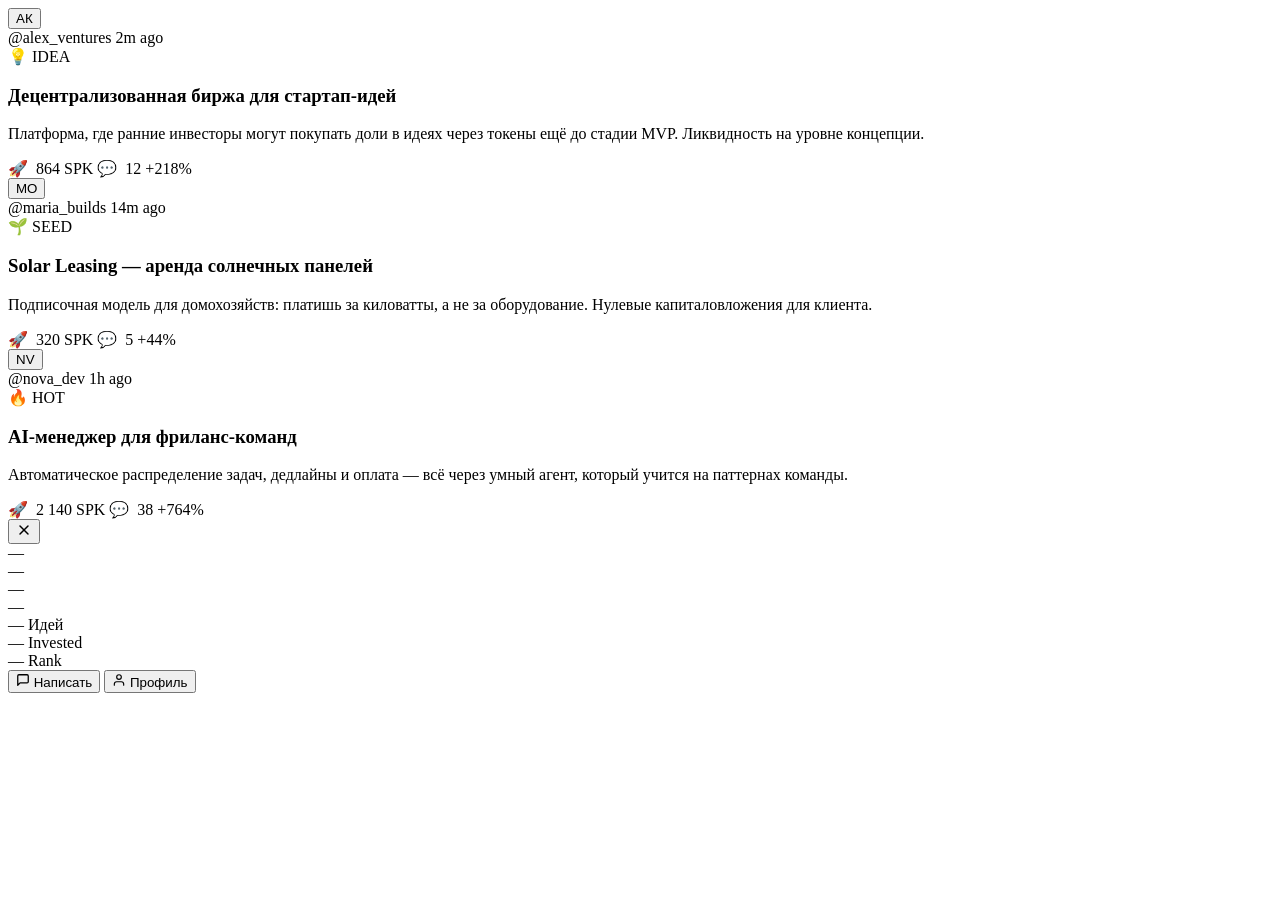
==== commit 69e31f01: "Rename miniprofile.html to index.html" ====
--- a/index.html
+++ b/index.html
@@ -3,410 +3,271 @@
 <head>
   <meta charset="UTF-8">
   <meta name="viewport" content="width=device-width, initial-scale=1.0">
-  <title>SPARK — Чаты</title>
+  <meta name="theme-color" content="#0d0b1a">
+  <title>SPARK — Мини-профиль</title>
+
   <link rel="preconnect" href="https://fonts.googleapis.com">
   <link rel="preconnect" href="https://fonts.gstatic.com" crossorigin>
-  <link href="https://fonts.googleapis.com/css2?family=Inter:wght@300;400;500;600&family=Syne:wght@500;600;700;800&family=JetBrains+Mono:wght@300;400&display=swap" rel="stylesheet">
-  <link rel="stylesheet" href="chats.css">
+  <link href="https://fonts.googleapis.com/css2?family=Syne:wght@400;600;700;800&family=DM+Sans:wght@300;400;500&display=swap" rel="stylesheet">
+
+  <link rel="stylesheet" href="miniprofile.css">
 </head>
 <body>
 
-  <!-- ══════════════════════════════════════════════
-       ДЕМО-ОБЁРТКА
-       В продакшне убрать, оставить только .chat-panel
-  ══════════════════════════════════════════════════ -->
+  <!-- ════════════════════════════════════════════════════
+       ДЕМО-КОНТЕКСТ
+       В продакшне убрать — оставить только #miniProfilePortal
+       Имитирует ленту/чат, откуда открывается мини-профиль
+  ════════════════════════════════════════════════════ -->
   <div class="demo-shell">
-    <div class="demo-page-hint">← страница приложения SPARK</div>
-
-    <!-- Bottombar -->
-    <nav class="bottombar" role="navigation" aria-label="Нижняя навигация">
-      <button class="bottombar__item" aria-label="Лента">
-        <svg width="22" height="22" viewBox="0 0 24 24" fill="none" stroke="currentColor" stroke-width="1.6">
-          <path d="M3 9l9-7 9 7v11a2 2 0 0 1-2 2H5a2 2 0 0 1-2-2z"/>
-          <polyline points="9 22 9 12 15 12 15 22"/>
-        </svg>
-        <span>Лента</span>
-      </button>
-
-      <button class="bottombar__item" aria-label="Поиск">
-        <svg width="22" height="22" viewBox="0 0 24 24" fill="none" stroke="currentColor" stroke-width="1.6">
-          <circle cx="11" cy="11" r="8"/>
-          <line x1="21" y1="21" x2="16.65" y2="16.65"/>
-        </svg>
-        <span>Поиск</span>
-      </button>
-
-      <button
-        class="bottombar__item bottombar__item--chats is-active"
-        id="chatsTrigger"
-        aria-label="Открыть чаты"
-        aria-expanded="false"
-        aria-controls="chatPanel"
-      >
-        <svg width="22" height="22" viewBox="0 0 24 24" fill="none" stroke="currentColor" stroke-width="1.6">
-          <path d="M21 15a2 2 0 0 1-2 2H7l-4 4V5a2 2 0 0 1 2-2h14a2 2 0 0 1 2 2z"/>
-        </svg>
-        <span>Чаты</span>
-      </button>
-
-      <button class="bottombar__item" aria-label="Профиль">
-        <svg width="22" height="22" viewBox="0 0 24 24" fill="none" stroke="currentColor" stroke-width="1.6">
-          <path d="M20 21v-2a4 4 0 0 0-4-4H8a4 4 0 0 0-4 4v2"/>
-          <circle cx="12" cy="7" r="4"/>
-        </svg>
-        <span>Профиль</span>
-      </button>
-    </nav>
-
-    <!-- ══════════════════════════════════════════
-         ПАНЕЛЬ ЧАТОВ
-    ══════════════════════════════════════════════ -->
+
+    <!-- Фейковая лента — несколько карточек идей -->
+    <div class="demo-feed" aria-label="Демо-лента идей">
+
+      <!-- Карточка идеи 1 -->
+      <article class="feed-card" aria-label="Идея от @alex_ventures">
+        <div class="feed-card__header">
+          <!-- Аватарка — тригер мини-профиля -->
+          <button
+            class="mp-trigger"
+            aria-label="Открыть профиль @alex_ventures"
+            data-user-id="1"
+          >
+            <div class="mp-trigger__avatar mp-trigger__avatar--violet">АК</div>
+            <span class="mp-trigger__online" aria-label="В сети"></span>
+          </button>
+
+          <div class="feed-card__meta">
+            <span class="feed-card__name">@alex_ventures</span>
+            <span class="feed-card__time">2m ago</span>
+          </div>
+
+          <div class="feed-card__badge">💡 IDEA</div>
+        </div>
+
+        <h3 class="feed-card__title">Децентрализованная биржа для стартап-идей</h3>
+        <p class="feed-card__desc">
+          Платформа, где ранние инвесторы могут покупать доли в идеях через токены
+          ещё до стадии MVP. Ликвидность на уровне концепции.
+        </p>
+
+        <div class="feed-card__footer">
+          <span class="feed-card__stat">🚀 &nbsp;864 SPK</span>
+          <span class="feed-card__stat">💬 &nbsp;12</span>
+          <span class="feed-card__stat feed-card__stat--up">+218%</span>
+        </div>
+      </article>
+
+      <!-- Карточка идеи 2 -->
+      <article class="feed-card" aria-label="Идея от @maria_builds">
+        <div class="feed-card__header">
+          <button
+            class="mp-trigger"
+            aria-label="Открыть профиль @maria_builds"
+            data-user-id="2"
+          >
+            <div class="mp-trigger__avatar mp-trigger__avatar--teal">МО</div>
+            <span class="mp-trigger__online mp-trigger__online--offline" aria-label="Не в сети"></span>
+          </button>
+
+          <div class="feed-card__meta">
+            <span class="feed-card__name">@maria_builds</span>
+            <span class="feed-card__time">14m ago</span>
+          </div>
+
+          <div class="feed-card__badge">🌱 SEED</div>
+        </div>
+
+        <h3 class="feed-card__title">Solar Leasing — аренда солнечных панелей</h3>
+        <p class="feed-card__desc">
+          Подписочная модель для домохозяйств: платишь за киловатты, а не за оборудование.
+          Нулевые капиталовложения для клиента.
+        </p>
+
+        <div class="feed-card__footer">
+          <span class="feed-card__stat">🚀 &nbsp;320 SPK</span>
+          <span class="feed-card__stat">💬 &nbsp;5</span>
+          <span class="feed-card__stat feed-card__stat--up">+44%</span>
+        </div>
+      </article>
+
+      <!-- Карточка идеи 3 -->
+      <article class="feed-card" aria-label="Идея от @nova_dev">
+        <div class="feed-card__header">
+          <button
+            class="mp-trigger"
+            aria-label="Открыть профиль @nova_dev"
+            data-user-id="3"
+          >
+            <div class="mp-trigger__avatar mp-trigger__avatar--pink">NV</div>
+            <span class="mp-trigger__online" aria-label="В сети"></span>
+          </button>
+
+          <div class="feed-card__meta">
+            <span class="feed-card__name">@nova_dev</span>
+            <span class="feed-card__time">1h ago</span>
+          </div>
+
+          <div class="feed-card__badge">🔥 HOT</div>
+        </div>
+
+        <h3 class="feed-card__title">AI-менеджер для фриланс-команд</h3>
+        <p class="feed-card__desc">
+          Автоматическое распределение задач, дедлайны и оплата — всё через
+          умный агент, который учится на паттернах команды.
+        </p>
+
+        <div class="feed-card__footer">
+          <span class="feed-card__stat">🚀 &nbsp;2 140 SPK</span>
+          <span class="feed-card__stat">💬 &nbsp;38</span>
+          <span class="feed-card__stat feed-card__stat--up">+764%</span>
+        </div>
+      </article>
+
+    </div>
+    <!-- /demo-feed -->
+
+  </div>
+  <!-- /demo-shell -->
+
+
+  <!-- ════════════════════════════════════════════════════
+       ПОРТАЛ МИНИ-ПРОФИЛЯ
+       Рендерится поверх всего через fixed + z-index.
+       JS управляет классом .is-open и подставляет данные.
+  ════════════════════════════════════════════════════ -->
+  <div
+    class="mp-portal"
+    id="miniProfilePortal"
+    aria-hidden="true"
+    aria-label="Мини-профиль пользователя"
+  >
+
+    <!-- Оверлей (клик — закрытие) -->
     <div
-      class="chat-panel"
-      id="chatPanel"
+      class="mp-overlay"
+      id="mpOverlay"
+      aria-hidden="true"
+    ></div>
+
+    <!-- Сама карточка -->
+    <div
+      class="mp-card"
+      id="mpCard"
       role="dialog"
       aria-modal="true"
-      aria-label="Чаты"
-      aria-hidden="true"
+      aria-labelledby="mpUserName"
     >
-      <!-- Drag-handle -->
-      <div class="chat-panel__handle" aria-hidden="true"></div>
-
-      <!-- ════════════════════════════════
-           ЭКРАН А: Список чатов
-      ════════════════════════════════════ -->
-      <div class="screen screen--list" id="screenList" data-screen="list">
-
-        <!-- Вкладки с иконками — без отдельного хедера, вкладки и есть шапка -->
-        <div class="tabs" role="tablist" aria-label="Тип чатов">
-          <button
-            class="tabs__tab is-active"
-            role="tab"
-            aria-selected="true"
-            aria-controls="tabDirect"
-            id="tabBtnDirect"
-            data-tab="direct"
-          >
-            <!-- иконка «личное сообщение» -->
-            <svg class="tabs__icon" width="16" height="16" viewBox="0 0 24 24" fill="none" stroke="currentColor" stroke-width="2" stroke-linecap="round" stroke-linejoin="round">
-              <path d="M21 15a2 2 0 0 1-2 2H7l-4 4V5a2 2 0 0 1 2-2h14a2 2 0 0 1 2 2z"/>
-            </svg>
-            ЛС
-          </button>
-          <button
-            class="tabs__tab"
-            role="tab"
-            aria-selected="false"
-            aria-controls="tabGroup"
-            id="tabBtnGroup"
-            data-tab="group"
-          >
-            <!-- иконка «папка/темы» -->
-            <svg class="tabs__icon" width="16" height="16" viewBox="0 0 24 24" fill="none" stroke="currentColor" stroke-width="2" stroke-linecap="round" stroke-linejoin="round">
-              <path d="M22 19a2 2 0 0 1-2 2H4a2 2 0 0 1-2-2V5a2 2 0 0 1 2-2h5l2 3h9a2 2 0 0 1 2 2z"/>
-            </svg>
-            ТЕМЫ
-          </button>
-        </div>
-
-        <!-- Разделитель под вкладками -->
-        <div class="tabs-divider" aria-hidden="true"></div>
-
-        <!-- Список: Личные -->
-        <div
-          class="tab-panel is-active"
-          id="tabDirect"
-          role="tabpanel"
-          aria-labelledby="tabBtnDirect"
+
+      <!-- Звёзды внутри карточки -->
+      <div class="mp-card__stars" aria-hidden="true"></div>
+
+      <!-- Туманность внутри карточки -->
+      <div class="mp-card__nebula" id="mpNebula" aria-hidden="true"></div>
+
+      <!-- Кнопка закрытия -->
+      <button
+        class="mp-card__close"
+        id="mpClose"
+        aria-label="Закрыть профиль"
+      >
+        <svg width="16" height="16" viewBox="0 0 24 24" fill="none" stroke="currentColor" stroke-width="2.2" stroke-linecap="round" aria-hidden="true">
+          <line x1="18" y1="6" x2="6" y2="18"/>
+          <line x1="6" y1="6" x2="18" y2="18"/>
+        </svg>
+      </button>
+
+      <!-- ── Шапка: аватарка + имя + статус ── -->
+      <div class="mp-card__header">
+
+        <div class="mp-card__avatar-wrap">
+          <div class="mp-card__avatar" id="mpAvatar" aria-hidden="true"></div>
+          <span class="mp-card__status-dot" id="mpStatusDot" aria-hidden="true"></span>
+        </div>
+
+        <div class="mp-card__identity">
+          <div class="mp-card__name" id="mpUserName">—</div>
+          <div class="mp-card__handle" id="mpHandle">—</div>
+
+          <div class="mp-card__badges">
+            <!-- Статус онлайн/офлайн -->
+            <div class="mp-badge mp-badge--status" id="mpStatusBadge">
+              <span class="mp-badge__dot" aria-hidden="true"></span>
+              <span class="mp-badge__label" id="mpStatusLabel">—</span>
+            </div>
+
+            <!-- Ранг -->
+            <div class="mp-badge mp-badge--rank" id="mpRankBadge">
+              <span class="mp-badge__icon" id="mpRankIcon" aria-hidden="true"></span>
+              <span class="mp-badge__label" id="mpRankLabel">—</span>
+            </div>
+          </div>
+        </div>
+
+      </div>
+      <!-- /mp-card__header -->
+
+      <!-- ── Статистика ── -->
+      <div class="mp-card__stats" role="list" aria-label="Статистика пользователя">
+
+        <div class="mp-card__stat" role="listitem">
+          <span class="mp-card__stat-num" id="mpStatIdeas">—</span>
+          <span class="mp-card__stat-label">Идей</span>
+        </div>
+
+        <div class="mp-card__stat-divider" aria-hidden="true"></div>
+
+        <div class="mp-card__stat" role="listitem">
+          <span class="mp-card__stat-num" id="mpStatInvested">—</span>
+          <span class="mp-card__stat-label">Invested</span>
+        </div>
+
+        <div class="mp-card__stat-divider" aria-hidden="true"></div>
+
+        <div class="mp-card__stat" role="listitem">
+          <span class="mp-card__stat-num" id="mpStatRank">—</span>
+          <span class="mp-card__stat-label">Rank</span>
+        </div>
+
+      </div>
+      <!-- /mp-card__stats -->
+
+      <!-- ── Действия ── -->
+      <div class="mp-card__actions">
+
+        <button
+          class="mp-card__btn mp-card__btn--primary"
+          id="mpBtnMessage"
+          aria-label="Написать сообщение"
         >
-          <ul class="chat-list" aria-label="Личные чаты">
-
-            <!-- Чат 1: онлайн + 3 непрочитанных -->
-            <li
-              class="chat-item"
-              data-chat-id="1"
-              data-chat-type="direct"
-              role="button"
-              tabindex="0"
-              aria-label="Открыть чат с @alex_ventures"
-            >
-              <div class="chat-item__avatar-wrap">
-                <div
-                  class="chat-item__avatar"
-                  style="background: linear-gradient(145deg, #f59e42 0%, #e8673a 100%);"
-                  aria-hidden="true"
-                >А</div>
-                <!-- статус: снизу слева, как на скрине -->
-                <span class="chat-item__status chat-item__status--online" aria-label="В сети"></span>
-              </div>
-              <div class="chat-item__body">
-                <div class="chat-item__top">
-                  <span class="chat-item__name">@alex_ventures</span>
-                  <span class="chat-item__time">2m</span>
-                </div>
-                <div class="chat-item__bottom">
-                  <span class="chat-item__preview">Hey, what do you think about the SPK pool?</span>
-                  <span class="chat-item__badge" aria-label="3 непрочитанных">3</span>
-                </div>
-              </div>
-            </li>
-
-            <!-- Чат 2: офлайн, всё прочитано -->
-            <li
-              class="chat-item"
-              data-chat-id="2"
-              data-chat-type="direct"
-              role="button"
-              tabindex="0"
-              aria-label="Открыть чат с @maria_builds"
-            >
-              <div class="chat-item__avatar-wrap">
-                <div
-                  class="chat-item__avatar"
-                  style="background: linear-gradient(145deg, #38d9a9 0%, #1a9c7e 100%);"
-                  aria-hidden="true"
-                >М</div>
-                <span class="chat-item__status chat-item__status--offline" aria-label="Не в сети"></span>
-              </div>
-              <div class="chat-item__body">
-                <div class="chat-item__top">
-                  <span class="chat-item__name">@maria_builds</span>
-                  <span class="chat-item__time">14m</span>
-                </div>
-                <div class="chat-item__bottom">
-                  <span class="chat-item__preview">Let's discuss the solar leasing idea 🔥</span>
-                  <!-- нет непрочитанных — badge отсутствует -->
-                </div>
-              </div>
-            </li>
-
-            <!-- Чат 3: онлайн, 1 непрочитанное -->
-            <li
-              class="chat-item"
-              data-chat-id="3"
-              data-chat-type="direct"
-              role="button"
-              tabindex="0"
-              aria-label="Открыть чат с @nova_dev"
-            >
-              <div class="chat-item__avatar-wrap">
-                <div
-                  class="chat-item__avatar"
-                  style="background: linear-gradient(145deg, #818cf8 0%, #4f46e5 100%);"
-                  aria-hidden="true"
-                >N</div>
-                <span class="chat-item__status chat-item__status--online" aria-label="В сети"></span>
-              </div>
-              <div class="chat-item__body">
-                <div class="chat-item__top">
-                  <span class="chat-item__name">@nova_dev</span>
-                  <span class="chat-item__time">1h</span>
-                </div>
-                <div class="chat-item__bottom">
-                  <span class="chat-item__preview">можешь глянуть мой проект?</span>
-                  <span class="chat-item__badge" aria-label="1 непрочитанное">1</span>
-                </div>
-              </div>
-            </li>
-
-          </ul>
-        </div>
-
-        <!-- Список: Групповые (ТЕМЫ) -->
-        <div
-          class="tab-panel"
-          id="tabGroup"
-          role="tabpanel"
-          aria-labelledby="tabBtnGroup"
-          hidden
+          <svg width="14" height="14" viewBox="0 0 24 24" fill="none" stroke="currentColor" stroke-width="2.2" stroke-linecap="round" stroke-linejoin="round" aria-hidden="true">
+            <path d="M21 15a2 2 0 0 1-2 2H7l-4 4V5a2 2 0 0 1 2-2h14a2 2 0 0 1 2 2z"/>
+          </svg>
+          Написать
+        </button>
+
+        <button
+          class="mp-card__btn mp-card__btn--secondary"
+          id="mpBtnProfile"
+          aria-label="Открыть полный профиль"
         >
-          <ul class="chat-list" aria-label="Групповые чаты">
-
-            <!-- Группа 1 -->
-            <li
-              class="chat-item"
-              data-chat-id="4"
-              data-chat-type="group"
-              role="button"
-              tabindex="0"
-              aria-label="Открыть групповой чат SPARK Core Team"
-            >
-              <div class="chat-item__avatar-wrap">
-                <div
-                  class="chat-item__avatar chat-item__avatar--group"
-                  style="background: linear-gradient(145deg, #a78bfa 0%, #6d28d9 100%);"
-                  aria-hidden="true"
-                >
-                  <!-- Инициалы группы -->
-                  SC
-                </div>
-              </div>
-              <div class="chat-item__body">
-                <div class="chat-item__top">
-                  <span class="chat-item__name">SPARK Core Team</span>
-                  <span class="chat-item__time">9:15</span>
-                </div>
-                <div class="chat-item__bottom">
-                  <span class="chat-item__preview">
-                    <span class="chat-item__preview-author">Алина:</span>
-                    деплой прошёл успешно ✅
-                  </span>
-                  <span class="chat-item__badge" aria-label="5 непрочитанных">5</span>
-                </div>
-              </div>
-            </li>
-
-            <!-- Группа 2 -->
-            <li
-              class="chat-item"
-              data-chat-id="5"
-              data-chat-type="group"
-              role="button"
-              tabindex="0"
-              aria-label="Открыть групповой чат Дизайн 2.0"
-            >
-              <div class="chat-item__avatar-wrap">
-                <div
-                  class="chat-item__avatar chat-item__avatar--group"
-                  style="background: linear-gradient(145deg, #fb923c 0%, #c2410c 100%);"
-                  aria-hidden="true"
-                >
-                  D2
-                </div>
-              </div>
-              <div class="chat-item__body">
-                <div class="chat-item__top">
-                  <span class="chat-item__name">Дизайн 2.0</span>
-                  <span class="chat-item__time">вчера</span>
-                </div>
-                <div class="chat-item__bottom">
-                  <span class="chat-item__preview">
-                    <span class="chat-item__preview-author">Макс:</span>
-                    обновил макеты в фигме
-                  </span>
-                </div>
-              </div>
-            </li>
-
-          </ul>
-        </div>
-
-        <!-- FAB -->
-        <button
-          class="fab"
-          id="fabBtn"
-          aria-label="Создать новый чат"
-          title="Создать новый чат"
-        >
-          <svg width="22" height="22" viewBox="0 0 24 24" fill="none" stroke="currentColor" stroke-width="2.4" stroke-linecap="round">
-            <line x1="12" y1="5" x2="12" y2="19"/>
-            <line x1="5" y1="12" x2="19" y2="12"/>
+          <svg width="14" height="14" viewBox="0 0 24 24" fill="none" stroke="currentColor" stroke-width="2" stroke-linecap="round" stroke-linejoin="round" aria-hidden="true">
+            <path d="M20 21v-2a4 4 0 0 0-4-4H8a4 4 0 0 0-4 4v2"/>
+            <circle cx="12" cy="7" r="4"/>
           </svg>
+          Профиль
         </button>
 
       </div>
-      <!-- /screen--list -->
-
-      <!-- ════════════════════════════════
-           ЭКРАН Б: Комната чата
-      ════════════════════════════════════ -->
-      <div class="screen screen--room" id="screenRoom" data-screen="room" aria-hidden="true">
-
-        <!-- Шапка комнаты -->
-        <header class="room-header">
-          <button
-            class="room-header__back"
-            id="backBtn"
-            aria-label="Назад к списку чатов"
-          >
-            <svg width="20" height="20" viewBox="0 0 24 24" fill="none" stroke="currentColor" stroke-width="2.2" stroke-linecap="round" stroke-linejoin="round">
-              <polyline points="15 18 9 12 15 6"/>
-            </svg>
-          </button>
-
-          <div class="room-header__avatar-wrap">
-            <div class="room-header__avatar" id="roomAvatar"></div>
-            <span class="room-header__status" id="roomStatus" aria-hidden="true"></span>
-          </div>
-
-          <div class="room-header__info">
-            <span class="room-header__name" id="roomName">—</span>
-            <span class="room-header__meta" id="roomMeta">—</span>
-          </div>
-        </header>
-
-        <!-- Область сообщений -->
-        <div
-          class="messages-area"
-          id="messagesArea"
-          role="log"
-          aria-live="polite"
-          aria-label="Сообщения"
-        ></div>
-
-        <!-- Поле ввода -->
-        <div class="input-bar">
-
-          <!-- Кнопка прикрепления файла -->
-          <button class="input-bar__icon-btn" aria-label="Прикрепить файл" title="Прикрепить файл">
-            <svg width="18" height="18" viewBox="0 0 24 24" fill="none" stroke="currentColor" stroke-width="2" stroke-linecap="round" stroke-linejoin="round">
-              <line x1="12" y1="5" x2="12" y2="19"/>
-              <line x1="5" y1="12" x2="19" y2="12"/>
-            </svg>
-          </button>
-
-          <div class="input-bar__field-wrap">
-            <span class="input-bar__placeholder" id="inputPlaceholder" aria-hidden="true">
-              введите сообщение <span class="input-bar__caret">|</span>
-            </span>
-            <textarea
-              class="input-bar__input"
-              id="msgInput"
-              rows="1"
-              aria-label="Введите сообщение"
-              autocomplete="off"
-              autocorrect="off"
-              spellcheck="false"
-            ></textarea>
-          </div>
-
-          <!-- Mic + Send в одном слоте (send появляется поверх mic) -->
-          <div class="input-bar__right">
-            <button class="input-bar__icon-btn" id="micBtn" aria-label="Голосовое сообщение" title="Голосовое сообщение">
-              <svg width="18" height="18" viewBox="0 0 24 24" fill="none" stroke="currentColor" stroke-width="2" stroke-linecap="round" stroke-linejoin="round">
-                <path d="M12 1a3 3 0 0 0-3 3v8a3 3 0 0 0 6 0V4a3 3 0 0 0-3-3z"/>
-                <path d="M19 10v2a7 7 0 0 1-14 0v-2"/>
-                <line x1="12" y1="19" x2="12" y2="23"/>
-                <line x1="8" y1="23" x2="16" y2="23"/>
-              </svg>
-            </button>
-            <button
-              class="input-bar__send"
-              id="sendBtn"
-              aria-label="Отправить сообщение"
-              disabled
-            >
-              <svg width="16" height="16" viewBox="0 0 24 24" fill="none" stroke="currentColor" stroke-width="2.2" stroke-linecap="round" stroke-linejoin="round">
-                <line x1="22" y1="2" x2="11" y2="13"/>
-                <polygon points="22 2 15 22 11 13 2 9 22 2"/>
-              </svg>
-            </button>
-          </div>
-
-        </div>
-
-      </div>
-      <!-- /screen--room -->
+      <!-- /mp-card__actions -->
 
     </div>
-    <!-- /chat-panel -->
-
-    <!-- Оверлей -->
-    <div class="panel-overlay" id="panelOverlay" aria-hidden="true"></div>
+    <!-- /mp-card -->
 
   </div>
-  <!-- /demo-shell -->
-
-  <script src="chats.js"></script>
+  <!-- /mp-portal -->
+
+
+  <script src="miniprofile.js"></script>
 </body>
 </html>
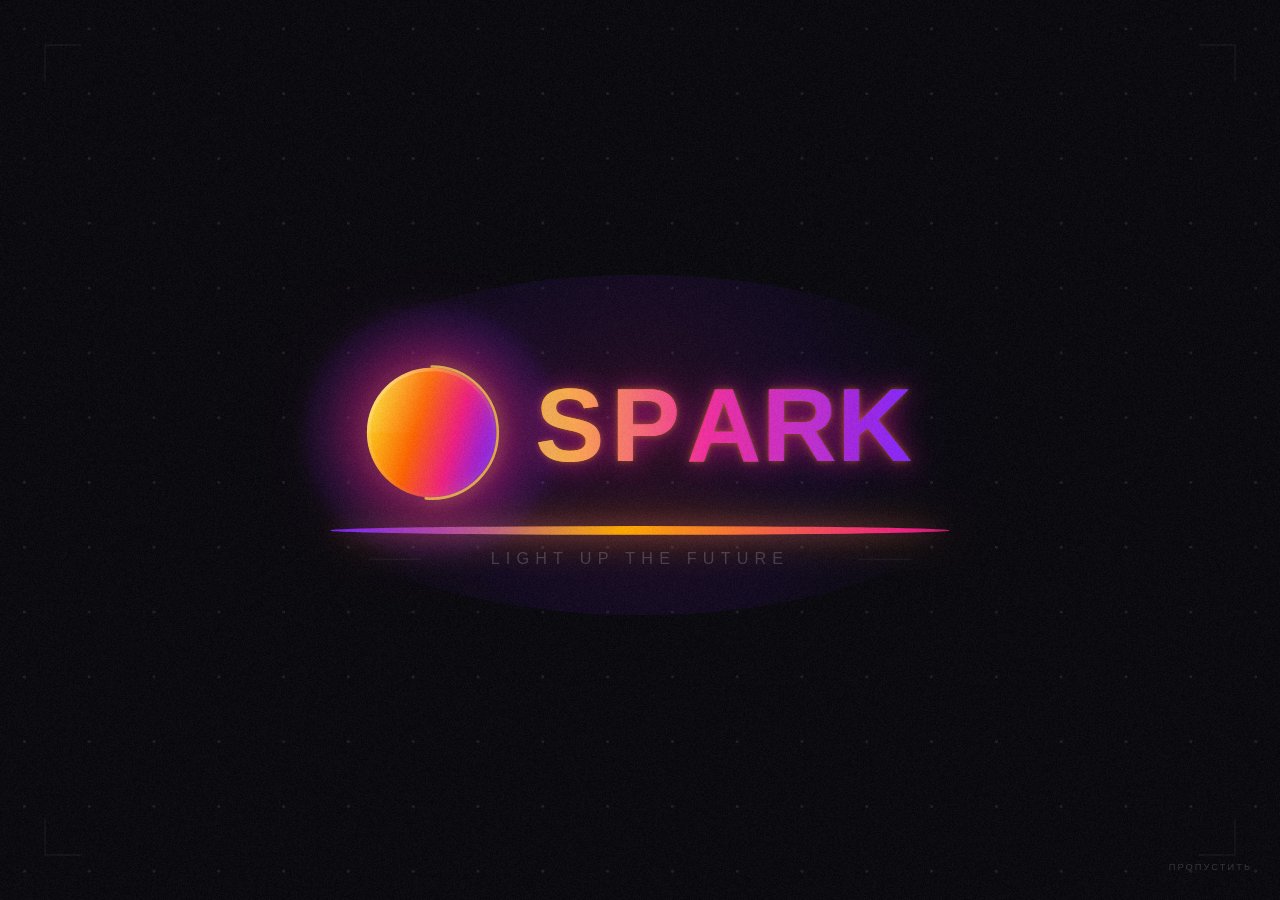
==== commit f8fa5288: "Rename spark-intro-8.html to index.html" ====
--- a/index.html
+++ b/index.html
@@ -1,273 +1,906 @@
 <!DOCTYPE html>
 <html lang="ru">
 <head>
-  <meta charset="UTF-8">
-  <meta name="viewport" content="width=device-width, initial-scale=1.0">
-  <meta name="theme-color" content="#0d0b1a">
-  <title>SPARK — Мини-профиль</title>
-
-  <link rel="preconnect" href="https://fonts.googleapis.com">
-  <link rel="preconnect" href="https://fonts.gstatic.com" crossorigin>
-  <link href="https://fonts.googleapis.com/css2?family=Syne:wght@400;600;700;800&family=DM+Sans:wght@300;400;500&display=swap" rel="stylesheet">
-
-  <link rel="stylesheet" href="miniprofile.css">
+<meta charset="UTF-8">
+<meta name="viewport" content="width=device-width, initial-scale=1.0, viewport-fit=cover">
+<title>SPARK</title>
+<style>
+* { margin: 0; padding: 0; box-sizing: border-box; }
+html, body {
+  width: 100%; height: 100%;
+  overflow: hidden;
+  background: #08070c;
+}
+canvas {
+  display: block;
+  position: fixed;
+  inset: 0;
+  width: 100%;
+  height: 100%;
+}
+#grain {
+  position: fixed;
+  inset: 0;
+  width: 100%; height: 100%;
+  pointer-events: none;
+  opacity: 0.032;
+  z-index: 5;
+}
+#skip {
+  position: fixed;
+  bottom: max(20px, env(safe-area-inset-bottom, 20px));
+  right: 20px;
+  font-size: 0.58rem;
+  letter-spacing: 0.22em;
+  text-transform: uppercase;
+  color: rgba(255,255,255,0.18);
+  cursor: pointer;
+  border: none;
+  background: none;
+  z-index: 10;
+  transition: color 0.3s;
+  -webkit-tap-highlight-color: transparent;
+  padding: 8px;
+}
+#skip:hover { color: rgba(255,255,255,0.45); }
+#fade-overlay {
+  position: fixed;
+  inset: 0;
+  background: #08070c;
+  opacity: 0;
+  pointer-events: none;
+  z-index: 9;
+  transition: opacity 0.55s cubic-bezier(0.4,0,1,1);
+}
+#fade-overlay.active { opacity: 1; }
+</style>
 </head>
 <body>
-
-  <!-- ════════════════════════════════════════════════════
-       ДЕМО-КОНТЕКСТ
-       В продакшне убрать — оставить только #miniProfilePortal
-       Имитирует ленту/чат, откуда открывается мини-профиль
-  ════════════════════════════════════════════════════ -->
-  <div class="demo-shell">
-
-    <!-- Фейковая лента — несколько карточек идей -->
-    <div class="demo-feed" aria-label="Демо-лента идей">
-
-      <!-- Карточка идеи 1 -->
-      <article class="feed-card" aria-label="Идея от @alex_ventures">
-        <div class="feed-card__header">
-          <!-- Аватарка — тригер мини-профиля -->
-          <button
-            class="mp-trigger"
-            aria-label="Открыть профиль @alex_ventures"
-            data-user-id="1"
-          >
-            <div class="mp-trigger__avatar mp-trigger__avatar--violet">АК</div>
-            <span class="mp-trigger__online" aria-label="В сети"></span>
-          </button>
-
-          <div class="feed-card__meta">
-            <span class="feed-card__name">@alex_ventures</span>
-            <span class="feed-card__time">2m ago</span>
-          </div>
-
-          <div class="feed-card__badge">💡 IDEA</div>
-        </div>
-
-        <h3 class="feed-card__title">Децентрализованная биржа для стартап-идей</h3>
-        <p class="feed-card__desc">
-          Платформа, где ранние инвесторы могут покупать доли в идеях через токены
-          ещё до стадии MVP. Ликвидность на уровне концепции.
-        </p>
-
-        <div class="feed-card__footer">
-          <span class="feed-card__stat">🚀 &nbsp;864 SPK</span>
-          <span class="feed-card__stat">💬 &nbsp;12</span>
-          <span class="feed-card__stat feed-card__stat--up">+218%</span>
-        </div>
-      </article>
-
-      <!-- Карточка идеи 2 -->
-      <article class="feed-card" aria-label="Идея от @maria_builds">
-        <div class="feed-card__header">
-          <button
-            class="mp-trigger"
-            aria-label="Открыть профиль @maria_builds"
-            data-user-id="2"
-          >
-            <div class="mp-trigger__avatar mp-trigger__avatar--teal">МО</div>
-            <span class="mp-trigger__online mp-trigger__online--offline" aria-label="Не в сети"></span>
-          </button>
-
-          <div class="feed-card__meta">
-            <span class="feed-card__name">@maria_builds</span>
-            <span class="feed-card__time">14m ago</span>
-          </div>
-
-          <div class="feed-card__badge">🌱 SEED</div>
-        </div>
-
-        <h3 class="feed-card__title">Solar Leasing — аренда солнечных панелей</h3>
-        <p class="feed-card__desc">
-          Подписочная модель для домохозяйств: платишь за киловатты, а не за оборудование.
-          Нулевые капиталовложения для клиента.
-        </p>
-
-        <div class="feed-card__footer">
-          <span class="feed-card__stat">🚀 &nbsp;320 SPK</span>
-          <span class="feed-card__stat">💬 &nbsp;5</span>
-          <span class="feed-card__stat feed-card__stat--up">+44%</span>
-        </div>
-      </article>
-
-      <!-- Карточка идеи 3 -->
-      <article class="feed-card" aria-label="Идея от @nova_dev">
-        <div class="feed-card__header">
-          <button
-            class="mp-trigger"
-            aria-label="Открыть профиль @nova_dev"
-            data-user-id="3"
-          >
-            <div class="mp-trigger__avatar mp-trigger__avatar--pink">NV</div>
-            <span class="mp-trigger__online" aria-label="В сети"></span>
-          </button>
-
-          <div class="feed-card__meta">
-            <span class="feed-card__name">@nova_dev</span>
-            <span class="feed-card__time">1h ago</span>
-          </div>
-
-          <div class="feed-card__badge">🔥 HOT</div>
-        </div>
-
-        <h3 class="feed-card__title">AI-менеджер для фриланс-команд</h3>
-        <p class="feed-card__desc">
-          Автоматическое распределение задач, дедлайны и оплата — всё через
-          умный агент, который учится на паттернах команды.
-        </p>
-
-        <div class="feed-card__footer">
-          <span class="feed-card__stat">🚀 &nbsp;2 140 SPK</span>
-          <span class="feed-card__stat">💬 &nbsp;38</span>
-          <span class="feed-card__stat feed-card__stat--up">+764%</span>
-        </div>
-      </article>
-
-    </div>
-    <!-- /demo-feed -->
-
-  </div>
-  <!-- /demo-shell -->
-
-
-  <!-- ════════════════════════════════════════════════════
-       ПОРТАЛ МИНИ-ПРОФИЛЯ
-       Рендерится поверх всего через fixed + z-index.
-       JS управляет классом .is-open и подставляет данные.
-  ════════════════════════════════════════════════════ -->
-  <div
-    class="mp-portal"
-    id="miniProfilePortal"
-    aria-hidden="true"
-    aria-label="Мини-профиль пользователя"
-  >
-
-    <!-- Оверлей (клик — закрытие) -->
-    <div
-      class="mp-overlay"
-      id="mpOverlay"
-      aria-hidden="true"
-    ></div>
-
-    <!-- Сама карточка -->
-    <div
-      class="mp-card"
-      id="mpCard"
-      role="dialog"
-      aria-modal="true"
-      aria-labelledby="mpUserName"
-    >
-
-      <!-- Звёзды внутри карточки -->
-      <div class="mp-card__stars" aria-hidden="true"></div>
-
-      <!-- Туманность внутри карточки -->
-      <div class="mp-card__nebula" id="mpNebula" aria-hidden="true"></div>
-
-      <!-- Кнопка закрытия -->
-      <button
-        class="mp-card__close"
-        id="mpClose"
-        aria-label="Закрыть профиль"
-      >
-        <svg width="16" height="16" viewBox="0 0 24 24" fill="none" stroke="currentColor" stroke-width="2.2" stroke-linecap="round" aria-hidden="true">
-          <line x1="18" y1="6" x2="6" y2="18"/>
-          <line x1="6" y1="6" x2="18" y2="18"/>
-        </svg>
-      </button>
-
-      <!-- ── Шапка: аватарка + имя + статус ── -->
-      <div class="mp-card__header">
-
-        <div class="mp-card__avatar-wrap">
-          <div class="mp-card__avatar" id="mpAvatar" aria-hidden="true"></div>
-          <span class="mp-card__status-dot" id="mpStatusDot" aria-hidden="true"></span>
-        </div>
-
-        <div class="mp-card__identity">
-          <div class="mp-card__name" id="mpUserName">—</div>
-          <div class="mp-card__handle" id="mpHandle">—</div>
-
-          <div class="mp-card__badges">
-            <!-- Статус онлайн/офлайн -->
-            <div class="mp-badge mp-badge--status" id="mpStatusBadge">
-              <span class="mp-badge__dot" aria-hidden="true"></span>
-              <span class="mp-badge__label" id="mpStatusLabel">—</span>
-            </div>
-
-            <!-- Ранг -->
-            <div class="mp-badge mp-badge--rank" id="mpRankBadge">
-              <span class="mp-badge__icon" id="mpRankIcon" aria-hidden="true"></span>
-              <span class="mp-badge__label" id="mpRankLabel">—</span>
-            </div>
-          </div>
-        </div>
-
-      </div>
-      <!-- /mp-card__header -->
-
-      <!-- ── Статистика ── -->
-      <div class="mp-card__stats" role="list" aria-label="Статистика пользователя">
-
-        <div class="mp-card__stat" role="listitem">
-          <span class="mp-card__stat-num" id="mpStatIdeas">—</span>
-          <span class="mp-card__stat-label">Идей</span>
-        </div>
-
-        <div class="mp-card__stat-divider" aria-hidden="true"></div>
-
-        <div class="mp-card__stat" role="listitem">
-          <span class="mp-card__stat-num" id="mpStatInvested">—</span>
-          <span class="mp-card__stat-label">Invested</span>
-        </div>
-
-        <div class="mp-card__stat-divider" aria-hidden="true"></div>
-
-        <div class="mp-card__stat" role="listitem">
-          <span class="mp-card__stat-num" id="mpStatRank">—</span>
-          <span class="mp-card__stat-label">Rank</span>
-        </div>
-
-      </div>
-      <!-- /mp-card__stats -->
-
-      <!-- ── Действия ── -->
-      <div class="mp-card__actions">
-
-        <button
-          class="mp-card__btn mp-card__btn--primary"
-          id="mpBtnMessage"
-          aria-label="Написать сообщение"
-        >
-          <svg width="14" height="14" viewBox="0 0 24 24" fill="none" stroke="currentColor" stroke-width="2.2" stroke-linecap="round" stroke-linejoin="round" aria-hidden="true">
-            <path d="M21 15a2 2 0 0 1-2 2H7l-4 4V5a2 2 0 0 1 2-2h14a2 2 0 0 1 2 2z"/>
-          </svg>
-          Написать
-        </button>
-
-        <button
-          class="mp-card__btn mp-card__btn--secondary"
-          id="mpBtnProfile"
-          aria-label="Открыть полный профиль"
-        >
-          <svg width="14" height="14" viewBox="0 0 24 24" fill="none" stroke="currentColor" stroke-width="2" stroke-linecap="round" stroke-linejoin="round" aria-hidden="true">
-            <path d="M20 21v-2a4 4 0 0 0-4-4H8a4 4 0 0 0-4 4v2"/>
-            <circle cx="12" cy="7" r="4"/>
-          </svg>
-          Профиль
-        </button>
-
-      </div>
-      <!-- /mp-card__actions -->
-
-    </div>
-    <!-- /mp-card -->
-
-  </div>
-  <!-- /mp-portal -->
-
-
-  <script src="miniprofile.js"></script>
+<canvas id="c"></canvas>
+<canvas id="grain"></canvas>
+<div id="fade-overlay"></div>
+<button id="skip">Пропустить</button>
+<script>
+'use strict';
+
+const canvas = document.getElementById('c');
+const ctx    = canvas.getContext('2d');
+let W, H, CX, CY, PR;
+
+function resize() {
+  PR = Math.min(window.devicePixelRatio || 1, 2);
+  W  = window.innerWidth;
+  H  = window.innerHeight;
+  canvas.width  = Math.round(W * PR);
+  canvas.height = Math.round(H * PR);
+  canvas.style.width  = W + 'px';
+  canvas.style.height = H + 'px';
+  ctx.setTransform(1,0,0,1,0,0);
+  ctx.scale(PR, PR);
+  CX = W / 2;
+  CY = H / 2;
+}
+resize();
+window.addEventListener('resize', () => { resize(); setupGrain(); });
+
+/* ─────────────────────────────────────
+   УТИЛИТЫ
+───────────────────────────────────── */
+const clamp  = (v,a,b) => Math.max(a, Math.min(b,v));
+const prog   = (t,a,b) => clamp((t-a)/(b-a), 0, 1);
+const lerp   = (a,b,t) => a + (b-a)*t;
+const eOut   = (t,p=3) => 1 - Math.pow(1-t, p);
+const eIn    = (t,p=3) => Math.pow(t, p);
+const eInOut = t => t<.5 ? 2*t*t : 1-Math.pow(-2*t+2,2)/2;
+
+/* ─────────────────────────────────────
+   SCANLINE SWEEP — отключён
+───────────────────────────────────── */
+function drawScanlineSweep(now, globalA) { /* убран по запросу */ }
+
+/* ─────────────────────────────────────
+   GRAIN — статичный шум на отдельном canvas
+   Обновляется каждые ~3 кадра для cinematic
+   feel без лишней нагрузки
+───────────────────────────────────── */
+const grainCanvas = document.getElementById('grain');
+const grainCtx    = grainCanvas.getContext('2d');
+let   grainFrame  = 0;
+
+function setupGrain() {
+  grainCanvas.width  = Math.round(W * Math.min(PR, 1.5));
+  grainCanvas.height = Math.round(H * Math.min(PR, 1.5));
+  grainCanvas.style.width  = W + 'px';
+  grainCanvas.style.height = H + 'px';
+}
+setupGrain();
+
+function updateGrain() {
+  const gw = grainCanvas.width;
+  const gh = grainCanvas.height;
+  const imgData = grainCtx.createImageData(gw, gh);
+  const d = imgData.data;
+  for (let i = 0; i < d.length; i += 4) {
+    const v = (Math.random() * 255) | 0;
+    d[i] = d[i+1] = d[i+2] = v;
+    d[i+3] = 255;
+  }
+  grainCtx.putImageData(imgData, 0, 0);
+}
+updateGrain();
+
+/* ─────────────────────────────────────
+   ТОЧЕЧНАЯ СЕТКА — фоновая текстура
+   Появляется вместе со scan-line,
+   держится весь интро. Очень тихая.
+───────────────────────────────────── */
+let dotGrid = [];
+
+function buildDotGrid() {
+  dotGrid = [];
+  const s    = Math.min(W, H);
+  const step = s * 0.072;      // шаг сетки
+  const cols = Math.ceil(W / step) + 2;
+  const rows = Math.ceil(H / step) + 2;
+  const offX = (W - (cols - 1) * step) / 2;
+  const offY = (H - (rows - 1) * step) / 2;
+  for (let r = 0; r < rows; r++) {
+    for (let c = 0; c < cols; c++) {
+      dotGrid.push({
+        x: offX + c * step,
+        y: offY + r * step,
+      });
+    }
+  }
+}
+buildDotGrid();
+window.addEventListener('resize', () => { resize(); setupGrain(); buildDotGrid(); });
+
+function drawDotGrid(now, globalA) {
+  // Появляется за 0.6s с начала, держится весь ролик
+  const fadeIn = eOut(prog(now, 0, 0.6), 2);
+  const a = fadeIn * globalA * 0.09;   // максимум 9% — почти невидима
+  if (a < 0.004) return;
+
+  const s    = Math.min(W, H);
+  const r    = Math.max(0.8, s * 0.0018);   // радиус точки
+
+  ctx.save();
+  ctx.fillStyle = `rgba(255,255,255,${a})`;
+  for (const d of dotGrid) {
+    ctx.beginPath();
+    ctx.arc(d.x, d.y, r, 0, Math.PI * 2);
+    ctx.fill();
+  }
+  ctx.restore();
+}
+
+/* ─────────────────────────────────────
+   RIPPLE-ВОЛНЫ
+   При рождении диска из линии — 3 кольца
+   расходятся от точки подъёма, угасают
+───────────────────────────────────── */
+const ripples = [];
+let rippleSpawned = false;
+
+function spawnRipples(x, y, r) {
+  // 3 волны с задержкой
+  for (let i = 0; i < 3; i++) {
+    ripples.push({
+      x, y,
+      born: 0,        // заполняется в момент добавления
+      delay: i * 0.13,
+      maxR:  r * (3.5 + i * 2.2),
+      baseR: r,
+      spawned: false,
+    });
+  }
+}
+
+function drawRipples(now, globalA) {
+  if (!ripples.length) return;
+  ctx.save();
+  for (let i = ripples.length - 1; i >= 0; i--) {
+    const rp = ripples[i];
+    if (!rp.born) rp.born = now;
+    const age = now - rp.born - rp.delay;
+    if (age < 0) continue;
+
+    const t  = Math.min(age / 0.85, 1);   // 0.85s — время жизни
+    const cr = lerp(rp.baseR * 0.5, rp.maxR, eOut(t, 2));
+    const a  = (1 - eIn(t, 2)) * 0.22 * globalA;
+    if (a < 0.005) { if (t >= 1) ripples.splice(i, 1); continue; }
+
+    // Градиент кольца: золото → розовый → фиолетовый
+    const grad = ctx.createRadialGradient(rp.x, rp.y, cr * 0.88, rp.x, rp.y, cr);
+    grad.addColorStop(0,   `rgba(255,180,  0, 0)`);
+    grad.addColorStop(0.4, `rgba(255,180,  0, ${a})`);
+    grad.addColorStop(0.7, `rgba(240, 20,140, ${a * 0.7})`);
+    grad.addColorStop(1,   `rgba(120, 20,255, 0)`);
+
+    ctx.beginPath();
+    ctx.arc(rp.x, rp.y, cr, 0, Math.PI * 2);
+    ctx.strokeStyle = `rgba(255,170,0,${a})`;
+    ctx.lineWidth   = Math.max(0.5, rp.baseR * 0.04 * (1 - t));
+    ctx.shadowColor = `rgba(255,170,0,${a * 0.7})`;
+    ctx.shadowBlur  = rp.baseR * 0.5;
+    ctx.stroke();
+    ctx.shadowBlur  = 0;
+
+    if (t >= 1) ripples.splice(i, 1);
+  }
+  ctx.restore();
+}
+
+/* ─────────────────────────────────────
+   ORBIT ARC + SPARK
+   Когда диск встаёт на финальную позицию
+   (moveP → 1), вокруг него описывается
+   золотая дуга. На конце дуги — яркая
+   искра-блик. Затем всё быстро гаснет.
+
+   DRAW_START = момент когда moveP = 1
+   ARC_DUR    = время описания полного круга
+   FADE_DUR   = время угасания после
+───────────────────────────────────── */
+const ARC_DUR   = 1.1;    // секунды на полный оборот
+const ARC_HOLD  = 0.12;   // пауза после завершения дуги до искры
+const ARC_FADE  = 0.45;   // угасание дуги (идёт параллельно с искрой)
+const SPARK_DUR = 0.55;   // время жизни искры
+
+// Искра — 45° верхний правый (от 12 часов по часовой)
+const SPARK_ANG = -Math.PI / 2 + Math.PI / 4;
+
+function drawOrbitArc(x, y, r, orbTime, globalA) {
+  if (orbTime < 0) return;
+
+  // Полная длительность: дуга + пауза + искра (дуга угасает параллельно с искрой)
+  const totalDur = ARC_DUR + ARC_HOLD + SPARK_DUR;
+  if (orbTime >= totalDur) return;
+
+  // Дуга вплотную к краю диска (небольшой отступ = половина lineWidth)
+  const lw   = Math.max(0.8, r * 0.04);
+  const arcR = r + lw * 0.5;   // прямо по контуру
+
+  // ФАЗА 1 — рисование дуги [0 .. ARC_DUR]
+  const drawT = Math.min(orbTime / ARC_DUR, 1);
+
+  // ФАЗА 2 — дуга угасает [ARC_DUR+ARC_HOLD .. ARC_DUR+ARC_HOLD+ARC_FADE]
+  const fadeSt  = ARC_DUR + ARC_HOLD;
+  const fadeT   = orbTime > fadeSt
+    ? Math.min((orbTime - fadeSt) / ARC_FADE, 1)
+    : 0;
+  const arcAlpha = (1 - eIn(fadeT, 2)) * globalA;
+
+  // ФАЗА 3 — искра [ARC_DUR+ARC_HOLD .. totalDur]
+  const sparkT = orbTime > fadeSt
+    ? Math.min((orbTime - fadeSt) / SPARK_DUR, 1)
+    : 0;
+  const sparkA = sparkT < 0.2
+    ? eOut(sparkT / 0.2, 2)
+    : eIn(1 - (sparkT - 0.2) / 0.8, 1.6);
+  const sparkAlpha = sparkA * globalA;
+
+  ctx.save();
+
+  // ── Дуга ──
+  if (arcAlpha > 0.005) {
+    const startAng = -Math.PI / 2;
+    const endAng   = startAng + Math.PI * 2 * eOut(drawT, 2);
+
+    ctx.beginPath();
+    ctx.arc(x, y, arcR, startAng, endAng, false);
+    ctx.strokeStyle = `rgba(255, 210, 80, ${arcAlpha * 0.75})`;
+    ctx.lineWidth   = lw;
+    ctx.lineCap     = 'round';
+    ctx.shadowColor = `rgba(255, 190, 40, ${arcAlpha * 0.9})`;
+    ctx.shadowBlur  = lw * 6;
+    ctx.stroke();
+    ctx.shadowBlur  = 0;
+
+    // Тонкий хвост у начала
+    if (drawT > 0.15) {
+      const tailLen = Math.min(drawT, 0.35) * Math.PI * 2;
+      ctx.beginPath();
+      ctx.arc(x, y, arcR, startAng, startAng + tailLen * 0.4, false);
+      ctx.strokeStyle = `rgba(255, 210, 80, ${arcAlpha * 0.08})`;
+      ctx.lineWidth   = lw * 0.6;
+      ctx.stroke();
+    }
+  }
+
+  // ── Искра (фаза 3) ──
+  if (sparkAlpha > 0.005) {
+    const sx = x + Math.cos(SPARK_ANG) * arcR;
+    const sy = y + Math.sin(SPARK_ANG) * arcR;
+
+    // Дальний широкий ореол
+    const outerGlow = ctx.createRadialGradient(sx, sy, 0, sx, sy, r * 1.1);
+    outerGlow.addColorStop(0,   `rgba(255, 255, 200, ${sparkAlpha * 0.55})`);
+    outerGlow.addColorStop(0.3, `rgba(255, 200,  60, ${sparkAlpha * 0.28})`);
+    outerGlow.addColorStop(0.7, `rgba(255, 100, 180, ${sparkAlpha * 0.08})`);
+    outerGlow.addColorStop(1,   `rgba(0, 0, 0, 0)`);
+    ctx.fillStyle = outerGlow;
+    ctx.beginPath();
+    ctx.arc(sx, sy, r * 1.1, 0, Math.PI * 2);
+    ctx.fill();
+
+    // Ближний ореол
+    const innerGlow = ctx.createRadialGradient(sx, sy, 0, sx, sy, r * 0.5);
+    innerGlow.addColorStop(0,   `rgba(255, 255, 240, ${sparkAlpha * 0.95})`);
+    innerGlow.addColorStop(0.4, `rgba(255, 220,  80, ${sparkAlpha * 0.65})`);
+    innerGlow.addColorStop(1,   `rgba(255, 150,  50, 0)`);
+    ctx.fillStyle = innerGlow;
+    ctx.beginPath();
+    ctx.arc(sx, sy, r * 0.5, 0, Math.PI * 2);
+    ctx.fill();
+
+    // Белое ядро
+    ctx.beginPath();
+    ctx.arc(sx, sy, lw * 1.8, 0, Math.PI * 2);
+    ctx.fillStyle   = `rgba(255, 255, 255, ${sparkAlpha})`;
+    ctx.shadowColor = `rgba(255, 240, 120, ${sparkAlpha})`;
+    ctx.shadowBlur  = lw * 14;
+    ctx.fill();
+    ctx.shadowBlur  = 0;
+
+    // 4 луча с градиентом
+    const rayLen = r * 0.55 * sparkAlpha;
+    for (let i = 0; i < 4; i++) {
+      const ang  = (i / 4) * Math.PI * 2;
+      const grad = ctx.createLinearGradient(
+        sx, sy,
+        sx + Math.cos(ang) * rayLen, sy + Math.sin(ang) * rayLen
+      );
+      grad.addColorStop(0, `rgba(255, 255, 200, ${sparkAlpha * 0.9})`);
+      grad.addColorStop(1, `rgba(255, 200,  60, 0)`);
+      ctx.beginPath();
+      ctx.moveTo(sx + Math.cos(ang) * lw * 2, sy + Math.sin(ang) * lw * 2);
+      ctx.lineTo(sx + Math.cos(ang) * rayLen,  sy + Math.sin(ang) * rayLen);
+      ctx.strokeStyle = grad;
+      ctx.lineWidth   = Math.max(0.6, lw * 0.5);
+      ctx.lineCap     = 'round';
+      ctx.stroke();
+    }
+  }
+
+  ctx.restore();
+}
+
+/* ─────────────────────────────────────
+   УГЛОВЫЕ ЗАСЕЧКИ (corner marks)
+   4 тонких уголка в углах экрана —
+   появляются при HOLD, как viewfinder
+───────────────────────────────────── */
+function drawCornerMarks(now, globalA) {
+  const t = prog(now, T.STAR_MOVE_END, T.HOLD_END);
+  if (t <= 0) return;
+  const a = eOut(t, 3) * globalA * 0.22;
+
+  const s = Math.min(W, H) * 0.04;  // длина засечки
+  const m = Math.min(W, H) * 0.05;  // отступ от края
+  const lw = Math.max(0.5, Math.min(W, H) * 0.001);
+
+  const corners = [
+    [m,       m,       1,  1],
+    [W - m,   m,      -1,  1],
+    [m,       H - m,   1, -1],
+    [W - m,   H - m,  -1, -1],
+  ];
+
+  ctx.save();
+  ctx.strokeStyle = `rgba(255,255,255,${a})`;
+  ctx.lineWidth   = lw;
+  ctx.lineCap     = 'square';
+
+  for (const [cx, cy, dx, dy] of corners) {
+    ctx.beginPath();
+    ctx.moveTo(cx + dx * s, cy);
+    ctx.lineTo(cx,           cy);
+    ctx.lineTo(cx,           cy + dy * s);
+    ctx.stroke();
+  }
+  ctx.restore();
+}
+
+/* ─────────────────────────────────────
+   TAGLINE — едва видимая подпись
+   появляется под логотипом на HOLD
+───────────────────────────────────── */
+function drawTagline(p, now, globalA) {
+  const t = prog(now, T.STAR_MOVE_END + 0.15, T.HOLD_END);
+  if (t <= 0) return;
+  const a = eOut(t, 4) * globalA * 0.52;
+
+  const s   = Math.min(W, H);
+  const fs  = s * 0.018;
+  const y   = p.lineY + p.lineThick * 6 + fs;
+
+  ctx.save();
+  ctx.font          = `300 ${fs}px 'Helvetica Neue',Helvetica,Arial,sans-serif`;
+  ctx.textAlign     = 'center';
+  ctx.textBaseline  = 'middle';
+  ctx.letterSpacing = `${fs * 0.38}px`;
+  ctx.fillStyle     = `rgba(255,255,255,${a})`;
+  ctx.fillText('LIGHT UP THE FUTURE', CX, y);
+
+  // Декоративные черточки по бокам — как в люксовых брендах
+  const textMetrics = ctx.measureText('LIGHT UP THE FUTURE');
+  // Приблизительная ширина с letter-spacing
+  const tw = textMetrics.width + fs * 0.38 * 18;
+  const dashW   = Math.min(W * 0.04, tw * 0.28);
+  const dashGap = fs * 0.9;
+  const lw2 = Math.max(0.3, fs * 0.04);
+  ctx.strokeStyle = `rgba(255,255,255,${a * 0.55})`;
+  ctx.lineWidth   = lw2;
+  ctx.lineCap     = 'round';
+  // Левая черта
+  ctx.beginPath();
+  ctx.moveTo(CX - tw * 0.5 - dashGap - dashW, y);
+  ctx.lineTo(CX - tw * 0.5 - dashGap,         y);
+  ctx.stroke();
+  // Правая черта
+  ctx.beginPath();
+  ctx.moveTo(CX + tw * 0.5 + dashGap,         y);
+  ctx.lineTo(CX + tw * 0.5 + dashGap + dashW, y);
+  ctx.stroke();
+
+  ctx.restore();
+}
+
+/* ─────────────────────────────────────
+   ТАЙМИНГИ (секунды, всего ~4.0)
+
+   0.00 – 0.55  LINE_IN    линия раскрывается
+   0.55 – 1.00  LINE_WAIT  линия дышит
+   1.00 – 1.55  STAR_RISE  сфера поднимается из центра линии
+   1.55 – 2.80  STAR_MOVE  сфера едет влево, текст вытекает вправо
+   2.80 – 3.40  HOLD       финальная композиция стоит
+   3.40 – 4.00  FADE       всё уходит
+───────────────────────────────────── */
+const T = {
+  LINE_IN_END   : 0.55,
+  LINE_WAIT_END : 1.00,
+  STAR_RISE_END : 1.55,
+  STAR_MOVE_END : 2.80,
+  HOLD_END      : 5.40,
+  FADE_END      : 6.00,
+};
+
+/* ─────────────────────────────────────
+   АДАПТИВНЫЕ ПАРАМЕТРЫ
+───────────────────────────────────── */
+function P() {
+  const s    = Math.min(W, H);
+  const ball = s * 0.072;          // радиус сферы
+
+  // Финальная позиция сферы — слева от центра слова
+  // Слово "SPARK" ~ fontSize * 3.6 в ширину
+  const fontSize = s * 0.115;
+  const wordW    = fontSize * 3.65;
+  const gap      = ball * 0.6;     // зазор между сферой и текстом
+
+  // Весь логотип (сфера + зазор + слово) центрируем по X
+  const totalW   = ball * 2 + gap + wordW;
+  const logoLeft = CX - totalW / 2;
+
+  // Y логотипа — чуть выше центра
+  const logoY    = CY - s * 0.02;
+
+  return {
+    ball,
+    fontSize,
+    wordW,
+    gap,
+    totalW,
+
+    // Финальная X сферы (левый центр логотипа + радиус)
+    ballFinalX : logoLeft + ball,
+    ballY      : logoY,
+
+    // Старт сферы — по центру экрана
+    ballStartX : CX,
+    ballStartY : logoY,
+
+    // Текст начинается сразу правее сферы
+    textX      : logoLeft + ball * 2 + gap,
+    textY      : logoY,
+
+    // Линия — под логотипом
+    lineY      : logoY + ball * 1.38,
+    lineLen    : totalW * 0.92,   // чуть уже логотипа
+    lineThick  : Math.max(1.5, s * 0.004),
+    lineCX     : CX,
+  };
+}
+
+/* ─────────────────────────────────────
+   РИСУЕМ ЛИНИЮ с заострёнными концами
+───────────────────────────────────── */
+function drawLine(cx, cy, halfLen, thick, alpha) {
+  if (alpha < 0.002 || halfLen < 1) return;
+  ctx.save();
+
+  const body = halfLen * 0.75;
+  const h    = thick / 2;
+
+  ctx.beginPath();
+  ctx.moveTo(cx - halfLen, cy);
+  ctx.lineTo(cx - body,    cy - h);
+  ctx.lineTo(cx + body,    cy - h);
+  ctx.lineTo(cx + halfLen, cy);
+  ctx.lineTo(cx + body,    cy + h);
+  ctx.lineTo(cx - body,    cy + h);
+  ctx.closePath();
+
+  const gr = ctx.createLinearGradient(cx - halfLen, 0, cx + halfLen, 0);
+  gr.addColorStop(0,    `rgba(120, 30,255,0)`);
+  gr.addColorStop(0.15, `rgba(120, 30,255,${alpha})`);
+  gr.addColorStop(0.48, `rgba(255,170,  0,${alpha})`);
+  gr.addColorStop(0.80, `rgba(240, 30,130,${alpha})`);
+  gr.addColorStop(1,    `rgba(240, 30,130,0)`);
+
+  // Тень под линией (смещённая вниз)
+  ctx.save();
+  ctx.filter = `blur(${thick * 2.5}px)`;
+  ctx.fillStyle = `rgba(200, 80, 180, ${alpha * 0.35})`;
+  ctx.beginPath();
+  ctx.ellipse(cx, cy + thick * 2.5, halfLen * 0.7, thick * 1.2, 0, 0, Math.PI * 2);
+  ctx.fill();
+  ctx.filter = 'none';
+  ctx.restore();
+
+  ctx.shadowColor = `rgba(255,140,0,${alpha * 0.85})`;
+  ctx.shadowBlur  = thick * 10;
+  ctx.fillStyle   = gr;
+  ctx.fill();
+  ctx.restore();
+}
+
+/* ─────────────────────────────────────
+   РИСУЕМ 2D-ДИСК — плоский, badge-стиль
+   Линейный градиент слева-направо (как на
+   логотипной иконке), тень снизу-справа,
+   мягкое внешнее свечение
+───────────────────────────────────── */
+function drawBall(x, y, r, alpha) {
+  if (alpha < 0.002) return;
+  ctx.save();
+  ctx.globalAlpha = alpha;
+
+  // 1. Рассеянная тень под диском (смещена вниз-вправо)
+  const shadowOX = r * 0.28;
+  const shadowOY = r * 0.35;
+  const shadowBlurR = r * 1.6;
+  const shadowGrad = ctx.createRadialGradient(
+    x + shadowOX, y + shadowOY, 0,
+    x + shadowOX, y + shadowOY, shadowBlurR
+  );
+  shadowGrad.addColorStop(0,   `rgba(80, 0, 80, 0.55)`);
+  shadowGrad.addColorStop(0.5, `rgba(40, 0, 60, 0.22)`);
+  shadowGrad.addColorStop(1,   `rgba(0, 0, 0, 0)`);
+  ctx.fillStyle = shadowGrad;
+  ctx.beginPath();
+  ctx.ellipse(x + shadowOX, y + shadowOY + r * 0.15, r * 1.25, r * 0.7, 0, 0, Math.PI * 2);
+  ctx.fill();
+
+  // 2. Внешнее мягкое цветное свечение (не объёмное, плоское)
+  const glow = ctx.createRadialGradient(x, y, r * 0.6, x, y, r * 2.2);
+  glow.addColorStop(0,   `rgba(255,170,  0, 0.42)`);
+  glow.addColorStop(0.4, `rgba(240, 30,140, 0.20)`);
+  glow.addColorStop(0.8, `rgba(120, 30,255, 0.07)`);
+  glow.addColorStop(1,   `rgba(0,0,0,0)`);
+  ctx.fillStyle = glow;
+  ctx.beginPath();
+  ctx.arc(x, y, r * 2.2, 0, Math.PI * 2);
+  ctx.fill();
+
+  // 3. Основное тело диска — плоский линейный градиент
+  const body = ctx.createLinearGradient(x - r, y - r * 0.3, x + r, y + r * 0.3);
+  body.addColorStop(0,    `rgba(255,215, 30, 1)`);  // яркое золото
+  body.addColorStop(0.38, `rgba(255,100,  0, 1)`);  // насыщенный оранжевый
+  body.addColorStop(0.68, `rgba(240, 30,130, 1)`);  // кислотно-розовый
+  body.addColorStop(1,    `rgba(120, 30,255, 1)`);  // чистый фиолетовый
+
+  ctx.shadowColor = `rgba(220, 40, 180, 0.75)`;
+  ctx.shadowBlur  = r * 1.4;
+  ctx.fillStyle   = body;
+  ctx.beginPath();
+  ctx.arc(x, y, r, 0, Math.PI * 2);
+  ctx.fill();
+  ctx.shadowBlur = 0;
+
+  // 4. Тонкая полупрозрачная обводка — верхняя дуга светлее
+  const stroke = ctx.createLinearGradient(x - r, y - r, x + r, y + r);
+  stroke.addColorStop(0,   `rgba(255,255,200, 0.55)`);
+  stroke.addColorStop(0.5, `rgba(255,180,100, 0.18)`);
+  stroke.addColorStop(1,   `rgba(100, 40,160, 0.06)`);
+  ctx.strokeStyle = stroke;
+  ctx.lineWidth   = Math.max(1, r * 0.055);
+  ctx.beginPath();
+  ctx.arc(x, y, r - ctx.lineWidth * 0.5, 0, Math.PI * 2);
+  ctx.stroke();
+
+  // 5. Тонкий световой серп сверху (плоский highlight, не объёмный)
+  ctx.save();
+  ctx.beginPath();
+  ctx.arc(x, y, r, 0, Math.PI * 2);
+  ctx.clip();
+  const crescent = ctx.createLinearGradient(x - r, y - r, x, y - r * 0.1);
+  crescent.addColorStop(0,   `rgba(255,255,255, 0.22)`);
+  crescent.addColorStop(0.6, `rgba(255,255,255, 0.06)`);
+  crescent.addColorStop(1,   `rgba(255,255,255, 0)`);
+  ctx.fillStyle = crescent;
+  ctx.fillRect(x - r, y - r, r * 2, r);
+  ctx.restore();
+
+  ctx.restore();
+}
+
+/* ─────────────────────────────────────
+   РИСУЕМ ТЕКСТ SPARK
+   Буквы вытекают вправо из позиции
+   правого края сферы по мере движения.
+
+   moveP [0..1] — прогресс движения сферы.
+   При moveP=0 сфера в центре, буквы скрыты.
+   При moveP=1 сфера на финальной позиции,
+   все буквы видны.
+───────────────────────────────────── */
+const LETTERS = ['S','P','A','R','K'];
+
+function drawText(ballX, ballR, textX, textY, fontSize, moveP, alpha) {
+  if (alpha < 0.002) return;
+  ctx.save();
+
+  ctx.font         = `900 ${fontSize}px 'Arial Black','Helvetica Neue',Arial,sans-serif`;
+  ctx.textAlign    = 'left';
+  ctx.textBaseline = 'middle';
+
+  // Ширина одной буквы (приблизительно)
+  const letterW = fontSize * 0.73;
+
+  LETTERS.forEach((ch, i) => {
+    const lx = textX + i * letterW;
+
+    // Буква i становится видна когда правый край сферы
+    // проходит мимо позиции этой буквы.
+    // ballX движется от ballStartX к ballFinalX,
+    // соответственно правый край = ballX + ballR
+
+    // Нормализуем: при каком moveP правый край достигает lx?
+    // Это линейно зависит от того насколько левее finalX от startX.
+    // Упрощаем: буква i появляется при moveP = i/(letters.length)
+    const revealAt = i / LETTERS.length;
+    const lp = clamp((moveP - revealAt) / (1.2 / LETTERS.length), 0, 1);
+    const a  = eOut(lp, 3) * alpha;
+    if (a < 0.005) return;
+
+    // Буква «выплёскивается» из сферы — стартует с позиции шара
+    // и доезжает до своего места
+    const startLX = ballX + ballR + fontSize * 0.1;
+    const finalLX = lx;
+    const curLX   = lerp(startLX, finalLX, eOut(lp, 4));
+
+    // Небольшой вертикальный «выброс»
+    const offsetY = lerp(fontSize * 0.18, 0, eOut(lp, 3));
+
+    // Градиент текста
+    const gr = ctx.createLinearGradient(textX, 0, textX + LETTERS.length * letterW, 0);
+    gr.addColorStop(0,    `rgba(255,200, 20,${a})`);
+    gr.addColorStop(0.45, `rgba(240, 30,140,${a})`);
+    gr.addColorStop(1,    `rgba(120, 30,255,${a})`);
+
+    ctx.save();
+    ctx.globalAlpha = a;
+    // Многослойная тень для глубины
+    ctx.shadowColor = `rgba(220, 20, 150, ${a * 0.75})`;
+    ctx.shadowBlur  = fontSize * 0.28;
+    ctx.shadowOffsetX = fontSize * 0.018;
+    ctx.shadowOffsetY = fontSize * 0.025;
+    ctx.fillStyle   = gr;
+    ctx.fillText(ch, curLX, textY + offsetY);
+    // Второй проход — яркий узкий glow
+    ctx.shadowColor = `rgba(255,170,  0, ${a * 0.45})`;
+    ctx.shadowBlur  = fontSize * 0.07;
+    ctx.shadowOffsetX = 0;
+    ctx.shadowOffsetY = 0;
+    ctx.fillText(ch, curLX, textY + offsetY);
+
+    // Хроматическая аберрация — тонкий RGB-сдвиг (премиальный штрих)
+    // Появляется только когда буква уже почти на месте (lp > 0.7)
+    if (lp > 0.7) {
+      const chrA = (lp - 0.7) / 0.3 * a * 0.13;
+      const shift = fontSize * 0.009;
+      ctx.shadowBlur = 0;
+      // Красный канал — сдвиг влево
+      ctx.fillStyle = `rgba(255,60,60,${chrA})`;
+      ctx.globalCompositeOperation = 'screen';
+      ctx.fillText(ch, curLX - shift, textY + offsetY);
+      // Синий канал — сдвиг вправо
+      ctx.fillStyle = `rgba(60,80,255,${chrA})`;
+      ctx.fillText(ch, curLX + shift, textY + offsetY);
+      ctx.globalCompositeOperation = 'source-over';
+    }
+
+    ctx.restore();
+  });
+
+  ctx.restore();
+}
+
+/* ─────────────────────────────────────
+   ГЛАВНЫЙ ЦИКЛ
+───────────────────────────────────── */
+let t0 = null, alive = true, prevNow = 0;
+let orbitStartTime = -1;   // момент когда moveP достиг 1
+
+function frame(ts) {
+  if (!alive) return;
+  if (!t0) t0 = ts;
+  const now = (ts - t0) / 1000;
+  const dt  = Math.min(now - prevNow, 0.05);
+  prevNow   = now;
+
+  // Grain обновляем каждые 3 кадра
+  grainFrame++;
+  if (grainFrame % 3 === 0) updateGrain();
+
+  // Фон
+  ctx.fillStyle = '#08070c';
+  ctx.fillRect(0, 0, W, H);
+
+  const p = P();
+
+  /* ── Вычисляем состояние каждого элемента ── */
+
+  // Глобальный fade-out
+  const globalAlpha = now >= T.HOLD_END
+    ? 1 - eIn(prog(now, T.HOLD_END, T.FADE_END), 2)
+    : 1;
+
+  // --- ЛИНИЯ ---
+  let lineHalfLen = 0;
+  let lineAlpha   = 0;
+
+  if (now < T.LINE_IN_END) {
+    const t  = eOut(prog(now, 0, T.LINE_IN_END), 4);
+    lineHalfLen = p.lineLen * t;
+    lineAlpha   = eOut(prog(now, 0, T.LINE_IN_END), 2);
+
+  } else if (now < T.LINE_WAIT_END) {
+    const pulse = Math.sin(prog(now, T.LINE_IN_END, T.LINE_WAIT_END) * Math.PI * 2.2);
+    lineHalfLen = p.lineLen * (1 + pulse * 0.025);
+    lineAlpha   = 1;
+
+  } else if (now < T.STAR_RISE_END) {
+    const t = prog(now, T.LINE_WAIT_END, T.STAR_RISE_END);
+    lineHalfLen = p.lineLen * lerp(1, 0.88, eIn(t, 2));
+    lineAlpha   = 1;
+
+  } else {
+    lineHalfLen = p.lineLen * 0.88;
+    lineAlpha   = 1;
+  }
+
+  // --- СФЕРА ---
+  let ballX    = p.ballStartX;
+  let ballY    = p.ballY;
+  let ballAlpha = 0;
+  let moveP    = 0;
+
+  if (now >= T.LINE_WAIT_END && now < T.STAR_RISE_END) {
+    const t  = eOut(prog(now, T.LINE_WAIT_END, T.STAR_RISE_END), 3);
+    ballX     = p.ballStartX;
+    const fromY = p.lineY;
+    ballY     = lerp(fromY, p.ballY, t);
+    ballAlpha = eOut(prog(now, T.LINE_WAIT_END, T.STAR_RISE_END), 2);
+    moveP     = 0;
+
+    // Спавним ripple-волны один раз когда диск начинает подниматься
+    if (!rippleSpawned && ballAlpha > 0.08) {
+      spawnRipples(ballX, ballY, p.ball);
+      rippleSpawned = true;
+    }
+
+  } else if (now >= T.STAR_RISE_END) {
+    ballAlpha = 1;
+    moveP     = eInOut(prog(now, T.STAR_RISE_END, T.STAR_MOVE_END));
+    ballX     = lerp(p.ballStartX, p.ballFinalX, moveP);
+    ballY     = p.ballY;
+
+    // Фиксируем момент прихода шара на финальную позицию
+    if (moveP >= 1 && orbitStartTime < 0) orbitStartTime = now;
+
+    // Микро-пульсация в HOLD-фазе
+    if (now >= T.STAR_MOVE_END) {
+      const pulse = Math.sin((now - T.STAR_MOVE_END) * Math.PI * 1.8) * 0.012;
+      ballY = p.ballY + p.ball * pulse;
+    }
+  }
+
+  // Обновляем dt (нужен только для совместимости)
+
+  /* ── Рисуем ── */
+  ctx.save();
+  ctx.globalAlpha = globalAlpha;
+
+  // 0. Точечная сетка (самый нижний слой)
+  drawDotGrid(now, globalAlpha);
+
+  // 0b. Scanline sweep при появлении диска (премиум-штрих)
+  drawScanlineSweep(now, globalAlpha);
+
+  // Ambient фон под логотипом
+  if (ballAlpha > 0.01) {
+    const ambR = p.totalW * 0.65;
+    // В HOLD-фазе ореол тихо дышит
+    const holdPulse = now >= T.STAR_MOVE_END
+      ? 1 + Math.sin((now - T.STAR_MOVE_END) * Math.PI * 0.9) * 0.07
+      : 1;
+    const amb = ctx.createRadialGradient(CX, p.ballY + p.ball * 0.1, 0, CX, p.ballY + p.ball * 0.1, ambR * holdPulse);
+    amb.addColorStop(0,   `rgba(220, 40, 120, ${ballAlpha * 0.16})`);
+    amb.addColorStop(0.5, `rgba(100, 20, 220, ${ballAlpha * 0.09})`);
+    amb.addColorStop(1,   `rgba(0, 0, 0, 0)`);
+    ctx.fillStyle = amb;
+    ctx.beginPath();
+    ctx.ellipse(CX, p.ballY + p.ball * 0.2, ambR * holdPulse, ambR * 0.45 * holdPulse, 0, 0, Math.PI * 2);
+    ctx.fill();
+  }
+
+  // 1. Линия
+  drawLine(p.lineCX, p.lineY, lineHalfLen, p.lineThick, lineAlpha);
+
+  // 2. Ripple-волны (под текстом и диском)
+  drawRipples(now, globalAlpha);
+
+  // 3. Текст
+  if (now >= T.STAR_RISE_END) {
+    drawText(ballX, p.ball, p.textX, p.textY, p.fontSize, moveP, 1);
+  }
+
+  // 4. Диск (поверх текста)
+  if (ballAlpha > 0.005) {
+    drawBall(ballX, ballY, p.ball, ballAlpha);
+  }
+
+  // 4b. Orbit arc + spark (поверх диска)
+  if (orbitStartTime > 0) {
+    drawOrbitArc(ballX, ballY, p.ball, now - orbitStartTime, globalAlpha);
+  }
+
+  // 5. Tagline
+  drawTagline(p, now, globalAlpha);
+
+  // 6. Corner marks
+  drawCornerMarks(now, globalAlpha);
+
+  ctx.restore();
+
+  if (now < T.FADE_END) {
+    requestAnimationFrame(frame);
+  } else {
+    alive = false;
+    ctx.fillStyle = '#08070c';
+    ctx.fillRect(0, 0, W, H);
+    // window.location.href = '/';
+  }
+}
+
+requestAnimationFrame(frame);
+
+document.getElementById('skip').addEventListener('click', e => {
+  e.stopPropagation();
+  if (!alive) return;
+  const overlay = document.getElementById('fade-overlay');
+  overlay.classList.add('active');
+  setTimeout(() => {
+    alive = false;
+    ctx.fillStyle = '#08070c';
+    ctx.fillRect(0, 0, W, H);
+    // window.location.href = '/';
+  }, 520);
+});
+</script>
 </body>
 </html>
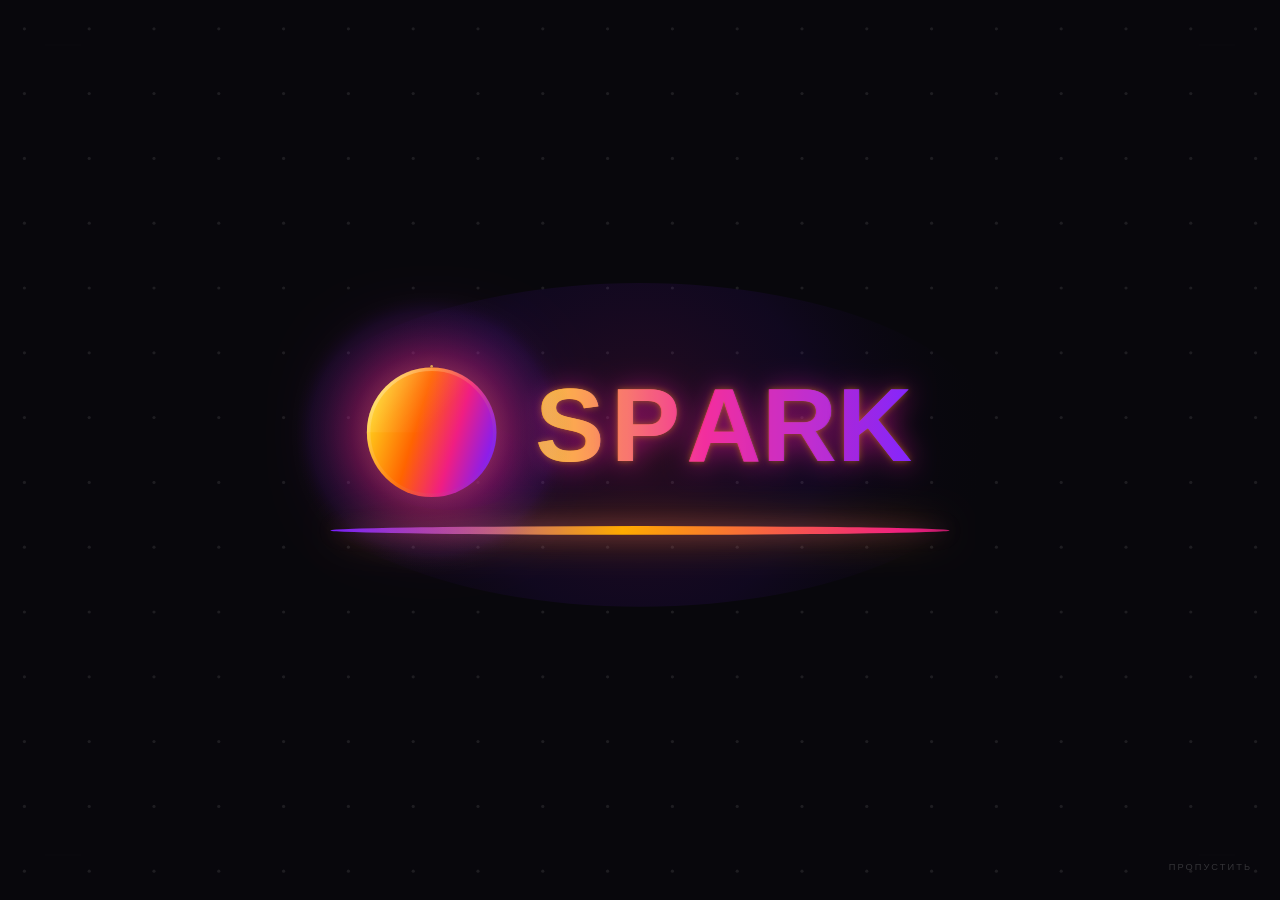
==== commit 7c6be049: "Rename spark-intro-10.html to index.html" ====
--- a/index.html
+++ b/index.html
@@ -18,14 +18,7 @@
   width: 100%;
   height: 100%;
 }
-#grain {
-  position: fixed;
-  inset: 0;
-  width: 100%; height: 100%;
-  pointer-events: none;
-  opacity: 0.032;
-  z-index: 5;
-}
+
 #skip {
   position: fixed;
   bottom: max(20px, env(safe-area-inset-bottom, 20px));
@@ -57,7 +50,6 @@
 </head>
 <body>
 <canvas id="c"></canvas>
-<canvas id="grain"></canvas>
 <div id="fade-overlay"></div>
 <button id="skip">Пропустить</button>
 <script>
@@ -68,7 +60,9 @@
 let W, H, CX, CY, PR;
 
 function resize() {
-  PR = Math.min(window.devicePixelRatio || 1, 2);
+  // На мобильных ограничиваем до 1.5 для производительности
+  const isMobile = /Mobi|Android/i.test(navigator.userAgent);
+  PR = Math.min(window.devicePixelRatio || 1, isMobile ? 1.5 : 2);
   W  = window.innerWidth;
   H  = window.innerHeight;
   canvas.width  = Math.round(W * PR);
@@ -81,7 +75,7 @@
   CY = H / 2;
 }
 resize();
-window.addEventListener('resize', () => { resize(); setupGrain(); });
+window.addEventListener('resize', () => { resize(); });
 
 /* ─────────────────────────────────────
    УТИЛИТЫ
@@ -103,31 +97,7 @@
    Обновляется каждые ~3 кадра для cinematic
    feel без лишней нагрузки
 ───────────────────────────────────── */
-const grainCanvas = document.getElementById('grain');
-const grainCtx    = grainCanvas.getContext('2d');
-let   grainFrame  = 0;
-
-function setupGrain() {
-  grainCanvas.width  = Math.round(W * Math.min(PR, 1.5));
-  grainCanvas.height = Math.round(H * Math.min(PR, 1.5));
-  grainCanvas.style.width  = W + 'px';
-  grainCanvas.style.height = H + 'px';
-}
-setupGrain();
-
-function updateGrain() {
-  const gw = grainCanvas.width;
-  const gh = grainCanvas.height;
-  const imgData = grainCtx.createImageData(gw, gh);
-  const d = imgData.data;
-  for (let i = 0; i < d.length; i += 4) {
-    const v = (Math.random() * 255) | 0;
-    d[i] = d[i+1] = d[i+2] = v;
-    d[i+3] = 255;
-  }
-  grainCtx.putImageData(imgData, 0, 0);
-}
-updateGrain();
+/* grain удалён */
 
 /* ─────────────────────────────────────
    ТОЧЕЧНАЯ СЕТКА — фоновая текстура
@@ -742,9 +712,7 @@
   const dt  = Math.min(now - prevNow, 0.05);
   prevNow   = now;
 
-  // Grain обновляем каждые 3 кадра
-  grainFrame++;
-  if (grainFrame % 3 === 0) updateGrain();
+  // Grain удалён
 
   // Фон
   ctx.fillStyle = '#08070c';
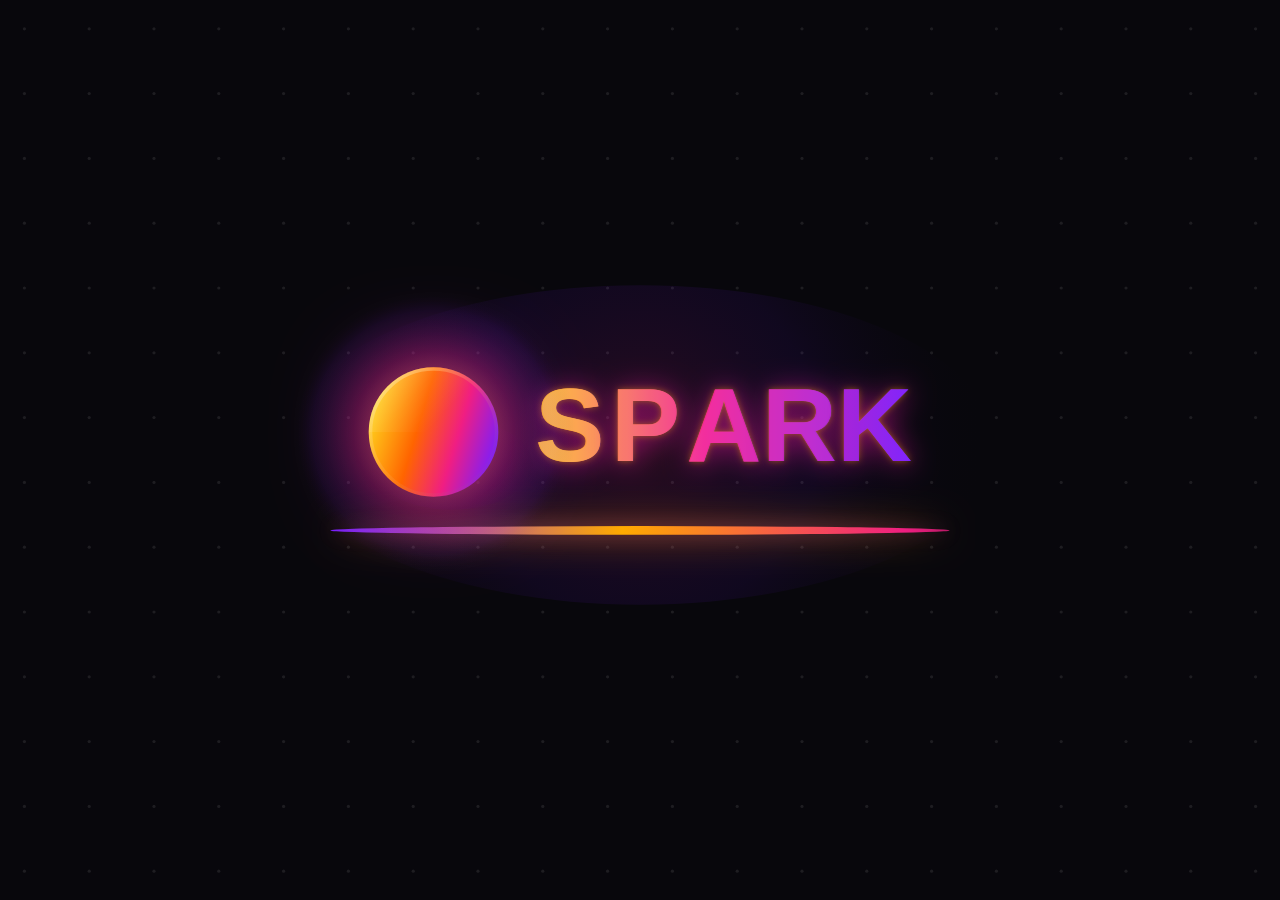
==== commit e0c41b1e: "Rename spark-intro-12.html to index.html" ====
--- a/index.html
+++ b/index.html
@@ -19,23 +19,7 @@
   height: 100%;
 }
 
-#skip {
-  position: fixed;
-  bottom: max(20px, env(safe-area-inset-bottom, 20px));
-  right: 20px;
-  font-size: 0.58rem;
-  letter-spacing: 0.22em;
-  text-transform: uppercase;
-  color: rgba(255,255,255,0.18);
-  cursor: pointer;
-  border: none;
-  background: none;
-  z-index: 10;
-  transition: color 0.3s;
-  -webkit-tap-highlight-color: transparent;
-  padding: 8px;
-}
-#skip:hover { color: rgba(255,255,255,0.45); }
+
 #fade-overlay {
   position: fixed;
   inset: 0;
@@ -51,7 +35,6 @@
 <body>
 <canvas id="c"></canvas>
 <div id="fade-overlay"></div>
-<button id="skip">Пропустить</button>
 <script>
 'use strict';
 
@@ -59,9 +42,9 @@
 const ctx    = canvas.getContext('2d');
 let W, H, CX, CY, PR;
 
+const isMobile = /Mobi|Android/i.test(navigator.userAgent) || window.innerWidth < 768;
+
 function resize() {
-  // На мобильных ограничиваем до 1.5 для производительности
-  const isMobile = /Mobi|Android/i.test(navigator.userAgent);
   PR = Math.min(window.devicePixelRatio || 1, isMobile ? 1.5 : 2);
   W  = window.innerWidth;
   H  = window.innerHeight;
@@ -127,6 +110,7 @@
 window.addEventListener('resize', () => { resize(); setupGrain(); buildDotGrid(); });
 
 function drawDotGrid(now, globalA) {
+  if (isMobile) return;  // отключено на мобильных
   // Появляется за 0.6s с начала, держится весь ролик
   const fadeIn = eOut(prog(now, 0, 0.6), 2);
   const a = fadeIn * globalA * 0.09;   // максимум 9% — почти невидима
@@ -192,8 +176,10 @@
     ctx.arc(rp.x, rp.y, cr, 0, Math.PI * 2);
     ctx.strokeStyle = `rgba(255,170,0,${a})`;
     ctx.lineWidth   = Math.max(0.5, rp.baseR * 0.04 * (1 - t));
-    ctx.shadowColor = `rgba(255,170,0,${a * 0.7})`;
-    ctx.shadowBlur  = rp.baseR * 0.5;
+    if (!isMobile) {
+      ctx.shadowColor = `rgba(255,170,0,${a * 0.7})`;
+      ctx.shadowBlur  = rp.baseR * 0.5;
+    }
     ctx.stroke();
     ctx.shadowBlur  = 0;
 
@@ -263,8 +249,10 @@
     ctx.strokeStyle = `rgba(255, 210, 80, ${arcAlpha * 0.75})`;
     ctx.lineWidth   = lw;
     ctx.lineCap     = 'round';
-    ctx.shadowColor = `rgba(255, 190, 40, ${arcAlpha * 0.9})`;
-    ctx.shadowBlur  = lw * 6;
+    if (!isMobile) {
+      ctx.shadowColor = `rgba(255, 190, 40, ${arcAlpha * 0.9})`;
+      ctx.shadowBlur  = lw * 6;
+    }
     ctx.stroke();
     ctx.shadowBlur  = 0;
 
@@ -284,16 +272,18 @@
     const sx = x + Math.cos(SPARK_ANG) * arcR;
     const sy = y + Math.sin(SPARK_ANG) * arcR;
 
-    // Дальний широкий ореол
-    const outerGlow = ctx.createRadialGradient(sx, sy, 0, sx, sy, r * 1.1);
-    outerGlow.addColorStop(0,   `rgba(255, 255, 200, ${sparkAlpha * 0.55})`);
-    outerGlow.addColorStop(0.3, `rgba(255, 200,  60, ${sparkAlpha * 0.28})`);
-    outerGlow.addColorStop(0.7, `rgba(255, 100, 180, ${sparkAlpha * 0.08})`);
-    outerGlow.addColorStop(1,   `rgba(0, 0, 0, 0)`);
-    ctx.fillStyle = outerGlow;
-    ctx.beginPath();
-    ctx.arc(sx, sy, r * 1.1, 0, Math.PI * 2);
-    ctx.fill();
+    if (!isMobile) {
+      // Дальний широкий ореол — только десктоп
+      const outerGlow = ctx.createRadialGradient(sx, sy, 0, sx, sy, r * 1.1);
+      outerGlow.addColorStop(0,   `rgba(255, 255, 200, ${sparkAlpha * 0.55})`);
+      outerGlow.addColorStop(0.3, `rgba(255, 200,  60, ${sparkAlpha * 0.28})`);
+      outerGlow.addColorStop(0.7, `rgba(255, 100, 180, ${sparkAlpha * 0.08})`);
+      outerGlow.addColorStop(1,   `rgba(0, 0, 0, 0)`);
+      ctx.fillStyle = outerGlow;
+      ctx.beginPath();
+      ctx.arc(sx, sy, r * 1.1, 0, Math.PI * 2);
+      ctx.fill();
+    }
 
     // Ближний ореол
     const innerGlow = ctx.createRadialGradient(sx, sy, 0, sx, sy, r * 0.5);
@@ -309,8 +299,10 @@
     ctx.beginPath();
     ctx.arc(sx, sy, lw * 1.8, 0, Math.PI * 2);
     ctx.fillStyle   = `rgba(255, 255, 255, ${sparkAlpha})`;
-    ctx.shadowColor = `rgba(255, 240, 120, ${sparkAlpha})`;
-    ctx.shadowBlur  = lw * 14;
+    if (!isMobile) {
+      ctx.shadowColor = `rgba(255, 240, 120, ${sparkAlpha})`;
+      ctx.shadowBlur  = lw * 14;
+    }
     ctx.fill();
     ctx.shadowBlur  = 0;
 
@@ -510,18 +502,19 @@
   gr.addColorStop(0.80, `rgba(240, 30,130,${alpha})`);
   gr.addColorStop(1,    `rgba(240, 30,130,0)`);
 
-  // Тень под линией (смещённая вниз)
-  ctx.save();
-  ctx.filter = `blur(${thick * 2.5}px)`;
-  ctx.fillStyle = `rgba(200, 80, 180, ${alpha * 0.35})`;
-  ctx.beginPath();
-  ctx.ellipse(cx, cy + thick * 2.5, halfLen * 0.7, thick * 1.2, 0, 0, Math.PI * 2);
-  ctx.fill();
-  ctx.filter = 'none';
-  ctx.restore();
-
-  ctx.shadowColor = `rgba(255,140,0,${alpha * 0.85})`;
-  ctx.shadowBlur  = thick * 10;
+  // Тень под линией (смещённая вниз) — только на десктопе
+  if (!isMobile) {
+    ctx.save();
+    ctx.filter = `blur(${thick * 2.5}px)`;
+    ctx.fillStyle = `rgba(200, 80, 180, ${alpha * 0.35})`;
+    ctx.beginPath();
+    ctx.ellipse(cx, cy + thick * 2.5, halfLen * 0.7, thick * 1.2, 0, 0, Math.PI * 2);
+    ctx.fill();
+    ctx.filter = 'none';
+    ctx.restore();
+    ctx.shadowColor = `rgba(255,140,0,${alpha * 0.85})`;
+    ctx.shadowBlur  = thick * 10;
+  }
   ctx.fillStyle   = gr;
   ctx.fill();
   ctx.restore();
@@ -538,42 +531,48 @@
   ctx.save();
   ctx.globalAlpha = alpha;
 
-  // 1. Рассеянная тень под диском (смещена вниз-вправо)
-  const shadowOX = r * 0.28;
-  const shadowOY = r * 0.35;
-  const shadowBlurR = r * 1.6;
-  const shadowGrad = ctx.createRadialGradient(
-    x + shadowOX, y + shadowOY, 0,
-    x + shadowOX, y + shadowOY, shadowBlurR
-  );
-  shadowGrad.addColorStop(0,   `rgba(80, 0, 80, 0.55)`);
-  shadowGrad.addColorStop(0.5, `rgba(40, 0, 60, 0.22)`);
-  shadowGrad.addColorStop(1,   `rgba(0, 0, 0, 0)`);
-  ctx.fillStyle = shadowGrad;
-  ctx.beginPath();
-  ctx.ellipse(x + shadowOX, y + shadowOY + r * 0.15, r * 1.25, r * 0.7, 0, 0, Math.PI * 2);
-  ctx.fill();
-
-  // 2. Внешнее мягкое цветное свечение (не объёмное, плоское)
-  const glow = ctx.createRadialGradient(x, y, r * 0.6, x, y, r * 2.2);
-  glow.addColorStop(0,   `rgba(255,170,  0, 0.42)`);
-  glow.addColorStop(0.4, `rgba(240, 30,140, 0.20)`);
-  glow.addColorStop(0.8, `rgba(120, 30,255, 0.07)`);
-  glow.addColorStop(1,   `rgba(0,0,0,0)`);
-  ctx.fillStyle = glow;
-  ctx.beginPath();
-  ctx.arc(x, y, r * 2.2, 0, Math.PI * 2);
-  ctx.fill();
+  // 1. Рассеянная тень под диском — только на десктопе
+  if (!isMobile) {
+    const shadowOX = r * 0.28;
+    const shadowOY = r * 0.35;
+    const shadowBlurR = r * 1.6;
+    const shadowGrad = ctx.createRadialGradient(
+      x + shadowOX, y + shadowOY, 0,
+      x + shadowOX, y + shadowOY, shadowBlurR
+    );
+    shadowGrad.addColorStop(0,   `rgba(80, 0, 80, 0.55)`);
+    shadowGrad.addColorStop(0.5, `rgba(40, 0, 60, 0.22)`);
+    shadowGrad.addColorStop(1,   `rgba(0, 0, 0, 0)`);
+    ctx.fillStyle = shadowGrad;
+    ctx.beginPath();
+    ctx.ellipse(x + shadowOX, y + shadowOY + r * 0.15, r * 1.25, r * 0.7, 0, 0, Math.PI * 2);
+    ctx.fill();
+  }
+
+  // 2. Внешнее мягкое цветное свечение — только на десктопе
+  if (!isMobile) {
+    const glow = ctx.createRadialGradient(x, y, r * 0.6, x, y, r * 2.2);
+    glow.addColorStop(0,   `rgba(255,170,  0, 0.42)`);
+    glow.addColorStop(0.4, `rgba(240, 30,140, 0.20)`);
+    glow.addColorStop(0.8, `rgba(120, 30,255, 0.07)`);
+    glow.addColorStop(1,   `rgba(0,0,0,0)`);
+    ctx.fillStyle = glow;
+    ctx.beginPath();
+    ctx.arc(x, y, r * 2.2, 0, Math.PI * 2);
+    ctx.fill();
+  }
 
   // 3. Основное тело диска — плоский линейный градиент
   const body = ctx.createLinearGradient(x - r, y - r * 0.3, x + r, y + r * 0.3);
-  body.addColorStop(0,    `rgba(255,215, 30, 1)`);  // яркое золото
-  body.addColorStop(0.38, `rgba(255,100,  0, 1)`);  // насыщенный оранжевый
-  body.addColorStop(0.68, `rgba(240, 30,130, 1)`);  // кислотно-розовый
-  body.addColorStop(1,    `rgba(120, 30,255, 1)`);  // чистый фиолетовый
-
-  ctx.shadowColor = `rgba(220, 40, 180, 0.75)`;
-  ctx.shadowBlur  = r * 1.4;
+  body.addColorStop(0,    `rgba(255,215, 30, 1)`);
+  body.addColorStop(0.38, `rgba(255,100,  0, 1)`);
+  body.addColorStop(0.68, `rgba(240, 30,130, 1)`);
+  body.addColorStop(1,    `rgba(120, 30,255, 1)`);
+
+  if (!isMobile) {
+    ctx.shadowColor = `rgba(220, 40, 180, 0.75)`;
+    ctx.shadowBlur  = r * 1.4;
+  }
   ctx.fillStyle   = body;
   ctx.beginPath();
   ctx.arc(x, y, r, 0, Math.PI * 2);
@@ -663,34 +662,35 @@
 
     ctx.save();
     ctx.globalAlpha = a;
-    // Многослойная тень для глубины
-    ctx.shadowColor = `rgba(220, 20, 150, ${a * 0.75})`;
-    ctx.shadowBlur  = fontSize * 0.28;
-    ctx.shadowOffsetX = fontSize * 0.018;
-    ctx.shadowOffsetY = fontSize * 0.025;
+    if (!isMobile) {
+      // Многослойная тень для глубины
+      ctx.shadowColor = `rgba(220, 20, 150, ${a * 0.75})`;
+      ctx.shadowBlur  = fontSize * 0.28;
+      ctx.shadowOffsetX = fontSize * 0.018;
+      ctx.shadowOffsetY = fontSize * 0.025;
+    }
     ctx.fillStyle   = gr;
     ctx.fillText(ch, curLX, textY + offsetY);
-    // Второй проход — яркий узкий glow
-    ctx.shadowColor = `rgba(255,170,  0, ${a * 0.45})`;
-    ctx.shadowBlur  = fontSize * 0.07;
-    ctx.shadowOffsetX = 0;
-    ctx.shadowOffsetY = 0;
-    ctx.fillText(ch, curLX, textY + offsetY);
-
-    // Хроматическая аберрация — тонкий RGB-сдвиг (премиальный штрих)
-    // Появляется только когда буква уже почти на месте (lp > 0.7)
-    if (lp > 0.7) {
-      const chrA = (lp - 0.7) / 0.3 * a * 0.13;
-      const shift = fontSize * 0.009;
-      ctx.shadowBlur = 0;
-      // Красный канал — сдвиг влево
-      ctx.fillStyle = `rgba(255,60,60,${chrA})`;
-      ctx.globalCompositeOperation = 'screen';
-      ctx.fillText(ch, curLX - shift, textY + offsetY);
-      // Синий канал — сдвиг вправо
-      ctx.fillStyle = `rgba(60,80,255,${chrA})`;
-      ctx.fillText(ch, curLX + shift, textY + offsetY);
-      ctx.globalCompositeOperation = 'source-over';
+    if (!isMobile) {
+      // Второй проход — яркий узкий glow
+      ctx.shadowColor = `rgba(255,170,  0, ${a * 0.45})`;
+      ctx.shadowBlur  = fontSize * 0.07;
+      ctx.shadowOffsetX = 0;
+      ctx.shadowOffsetY = 0;
+      ctx.fillText(ch, curLX, textY + offsetY);
+
+      // Хроматическая аберрация — только на десктопе
+      if (lp > 0.7) {
+        const chrA = (lp - 0.7) / 0.3 * a * 0.13;
+        const shift = fontSize * 0.009;
+        ctx.shadowBlur = 0;
+        ctx.fillStyle = `rgba(255,60,60,${chrA})`;
+        ctx.globalCompositeOperation = 'screen';
+        ctx.fillText(ch, curLX - shift, textY + offsetY);
+        ctx.fillStyle = `rgba(60,80,255,${chrA})`;
+        ctx.fillText(ch, curLX + shift, textY + offsetY);
+        ctx.globalCompositeOperation = 'source-over';
+      }
     }
 
     ctx.restore();
@@ -799,8 +799,8 @@
   // 0b. Scanline sweep при появлении диска (премиум-штрих)
   drawScanlineSweep(now, globalAlpha);
 
-  // Ambient фон под логотипом
-  if (ballAlpha > 0.01) {
+  // Ambient фон под логотипом — только на десктопе
+  if (ballAlpha > 0.01 && !isMobile) {
     const ambR = p.totalW * 0.65;
     // В HOLD-фазе ореол тихо дышит
     const holdPulse = now >= T.STAR_MOVE_END
@@ -857,18 +857,7 @@
 
 requestAnimationFrame(frame);
 
-document.getElementById('skip').addEventListener('click', e => {
-  e.stopPropagation();
-  if (!alive) return;
-  const overlay = document.getElementById('fade-overlay');
-  overlay.classList.add('active');
-  setTimeout(() => {
-    alive = false;
-    ctx.fillStyle = '#08070c';
-    ctx.fillRect(0, 0, W, H);
-    // window.location.href = '/';
-  }, 520);
-});
+
 </script>
 </body>
 </html>
